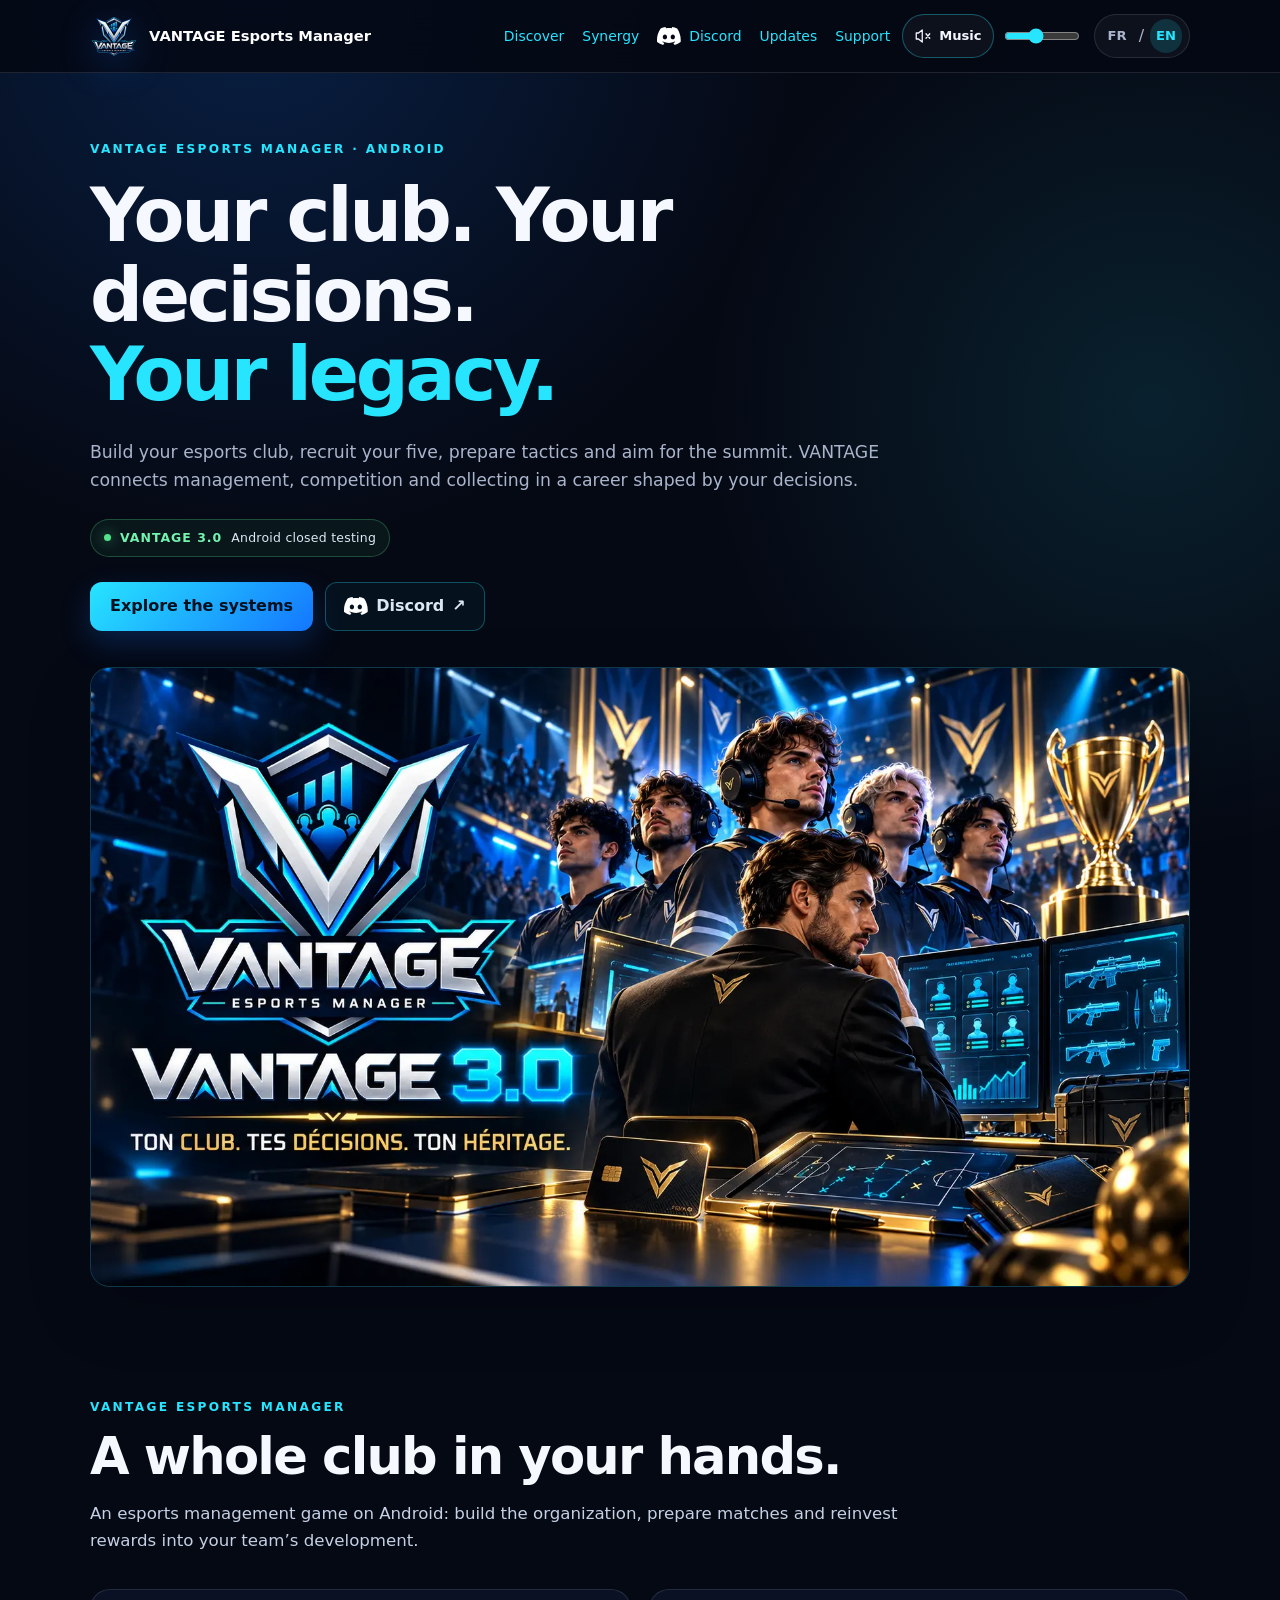
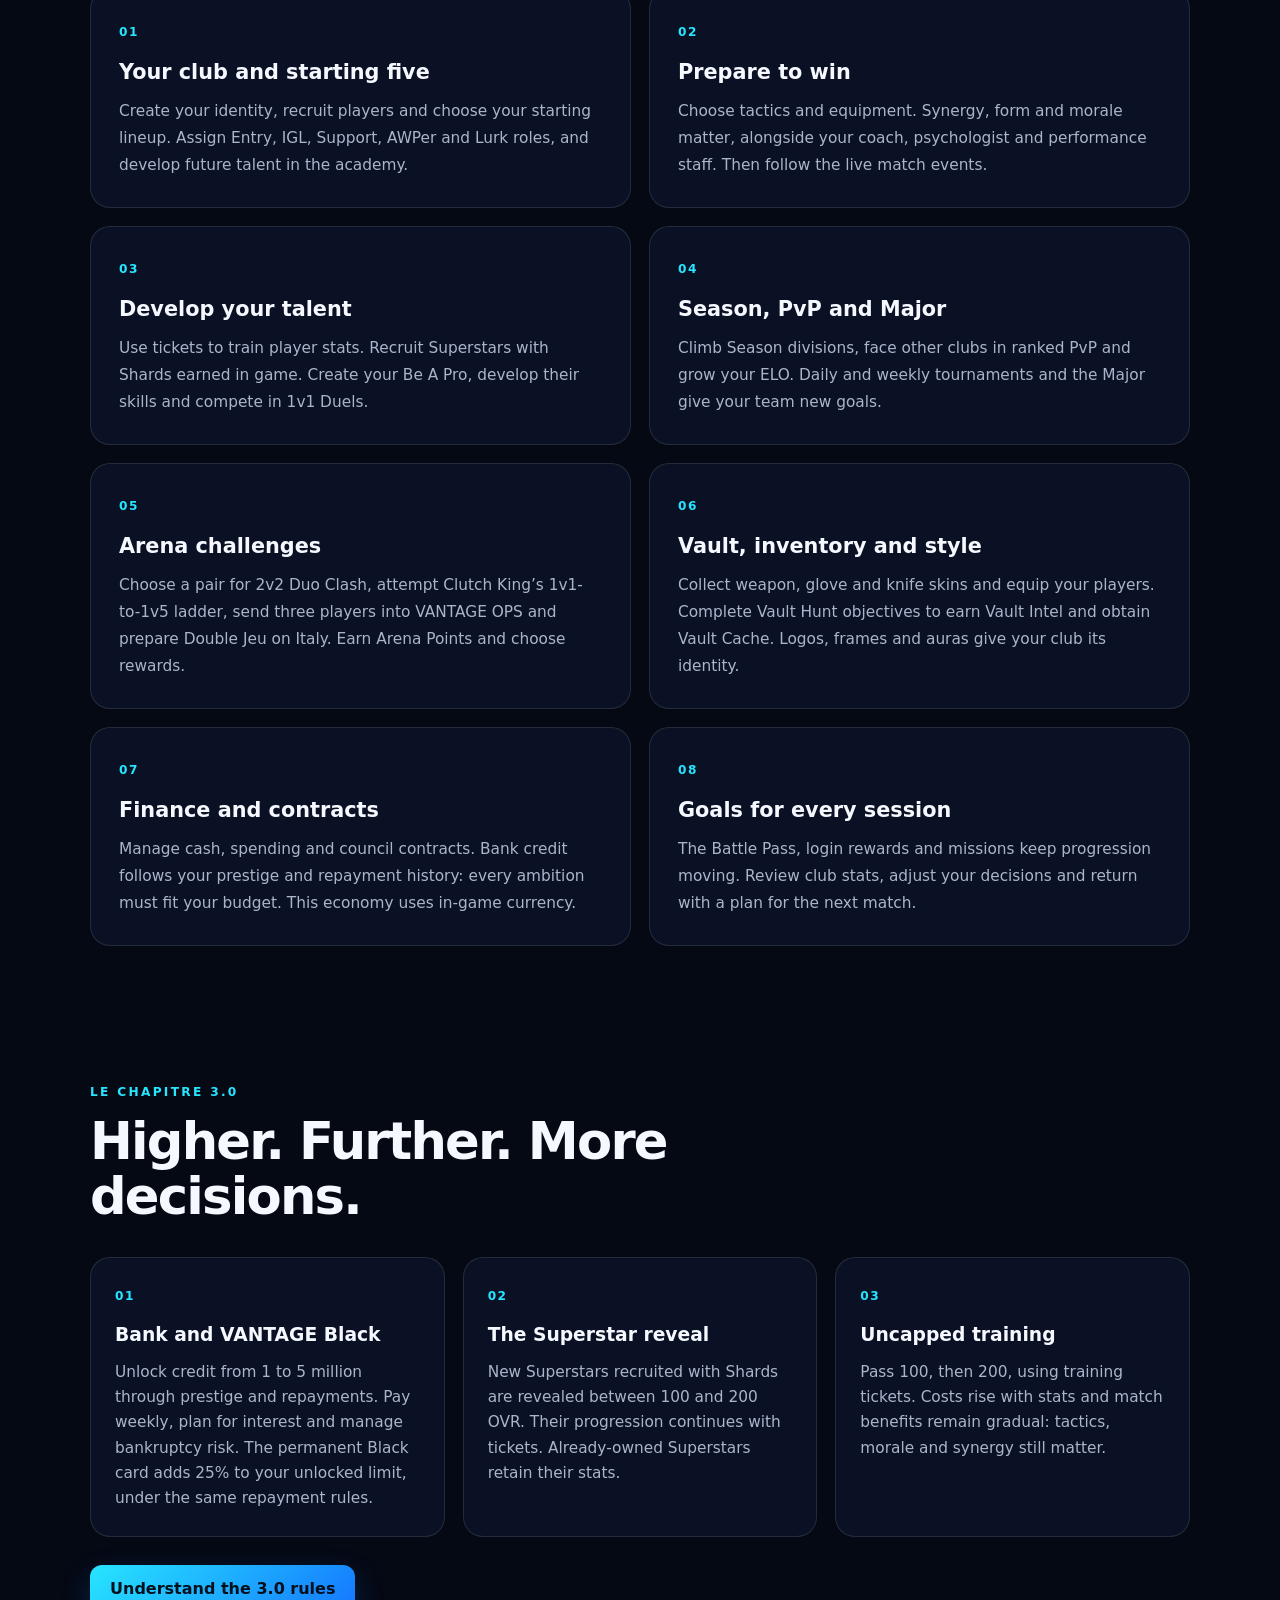
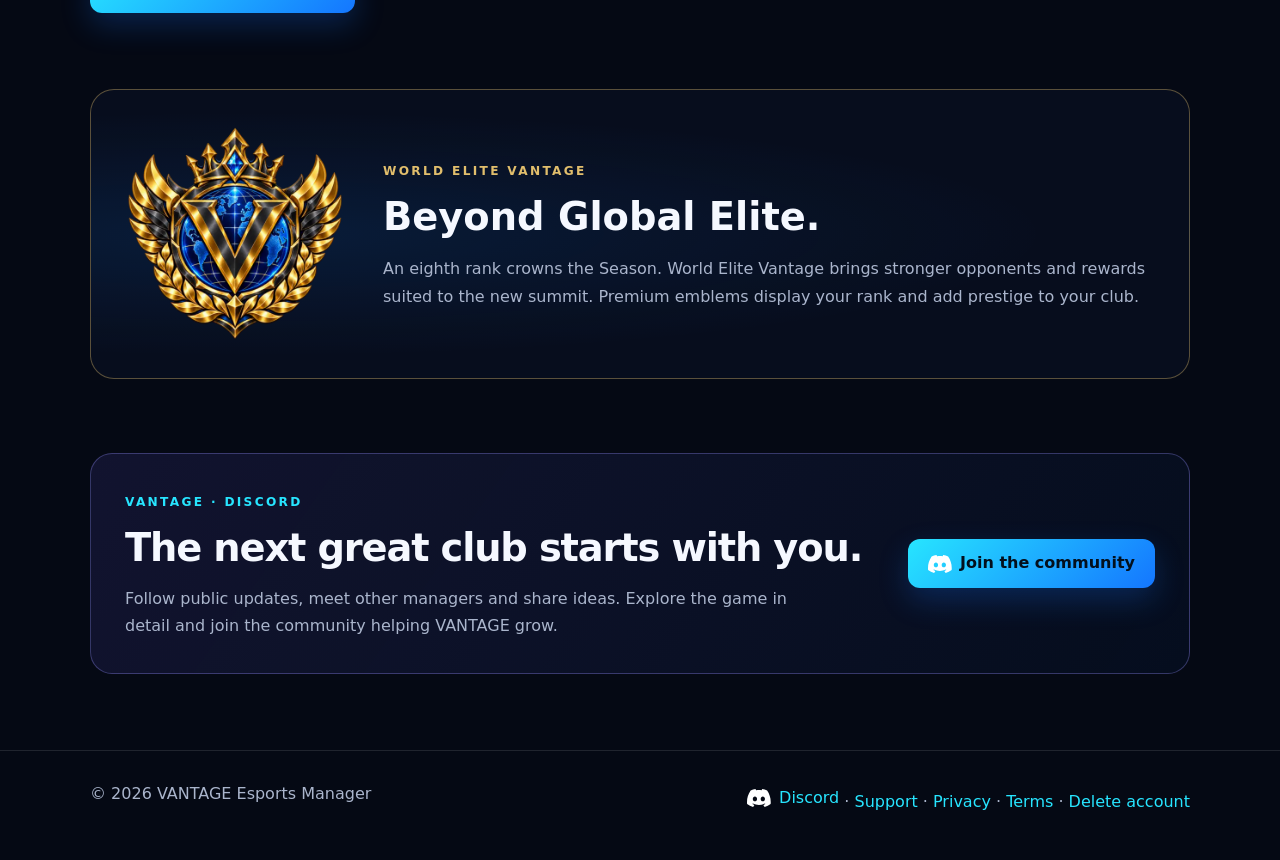
==== index.html @ 262e48ef "Present VANTAGE 3.0 and its game systems with public campaign artwork" ====
<!doctype html>
<html lang="fr">
<head>
<meta charset="utf-8"><meta name="viewport" content="width=device-width,initial-scale=1">
<title data-title-fr="VANTAGE 3.0 — Ton club. Tes décisions. Ton héritage." data-title-en="VANTAGE 3.0 — Your club. Your decisions. Your legacy.">VANTAGE 3.0 — Ton club. Tes décisions. Ton héritage.</title>
<meta name="description" content="Découvre VANTAGE Esports Manager sur Android : club, recrutement, tactiques, Saison, PvP, Arena, Vault, Be A Pro et banque. Présentation du chapitre 3.0." data-description-en="Discover VANTAGE Esports Manager on Android: club, recruitment, tactics, Season, PvP, Arena, Vault, Be A Pro and bank. Explore the 3.0 chapter.">
<link rel="canonical" href="https://vantageesportsmanager.xyz/">
<meta property="og:title" content="VANTAGE 3.0 — Ton club. Tes décisions. Ton héritage.">
<meta property="og:description" content="Construis ton club esport, développe tes talents et vise World Elite Vantage. Découvre les systèmes du jeu et le chapitre 3.0.">
<meta property="og:type" content="website">
<meta property="og:url" content="https://vantageesportsmanager.xyz/">
<meta property="og:image" content="https://vantageesportsmanager.xyz/assets/vantage-3-0-public.png">
<meta property="og:image:width" content="1672"><meta property="og:image:height" content="941"><meta name="twitter:card" content="summary_large_image">
<meta name="theme-color" content="#050914">
<link rel="stylesheet" href="/assets/style.css?v=300-public-20261005">
<script defer src="/assets/lang.js?v=211-20261003-academy"></script>
<link rel="icon" href="/assets/vantage-logo.webp" type="image/webp">
<link rel="preload" as="image" href="/assets/vantage-3-0-public.webp" type="image/webp">
</head>
<body>
<a class="skip-link" href="#main-content"><span class="fr">Aller au contenu</span><span class="en">Skip to content</span></a>
<header><div class="wrap nav">
<a class="brand" href="/" aria-label="VANTAGE Esports Manager"><span class="vmark" aria-hidden="true"></span><span>VANTAGE Esports Manager</span></a>
<div class="nav-right">
<button class="menu-toggle" type="button" aria-expanded="false" aria-controls="site-navigation" aria-label="Menu"><svg width="20" height="20" viewBox="0 0 24 24" aria-hidden="true"><path d="M4 6h16M4 12h16M4 18h16" fill="none" stroke="currentColor" stroke-width="2" stroke-linecap="round"/></svg></button>
<nav id="site-navigation" class="primary-nav" aria-label="Navigation principale" data-label-fr="Navigation principale" data-label-en="Main navigation">
<a href="/discover/"><span class="fr">Découvrir</span><span class="en">Discover</span></a>
<a href="/synergy/"><span class="fr">Synergie</span><span class="en">Synergy</span></a>
<a href="/community/" class="discord-link"><img class="discord-logo" src="/assets/discord-symbol-white.svg" width="24" height="18" alt="" aria-hidden="true">Discord</a>
<a href="/updates/"><span class="fr">Mises à jour</span><span class="en">Updates</span></a>
<a href="/support/">Support</a>
</nav>
<div class="lang-switch" role="group" aria-label="Langue" data-label-fr="Langue" data-label-en="Language"><button type="button" data-lang="fr" aria-label="Français">FR</button><span aria-hidden="true">/</span><button type="button" data-lang="en" aria-label="English">EN</button></div>
</div></div></header>
<main id="main-content" tabindex="-1">
<section class="hero wrap home-hero public-hero">
<div class="home-hero-copy"><span class="eyebrow">VANTAGE ESPORTS MANAGER · ANDROID</span><h1 class="fr">Ton club. Tes décisions.<br><span>Ton héritage.</span></h1><h1 class="en">Your club. Your decisions.<br><span>Your legacy.</span></h1><p class="fr">Bâtis ton club esport, recrute ton cinq, prépare tes tactiques et vise les sommets. VANTAGE relie la gestion, la compétition et la collection dans une carrière qui grandit avec tes choix.</p><p class="en">Build your esports club, recruit your five, prepare tactics and aim for the summit. VANTAGE connects management, competition and collecting in a career shaped by your decisions.</p><div class="release-strip"><span class="release-dot" aria-hidden="true"></span><strong>VANTAGE 3.0</strong><span class="fr">Test fermé Android</span><span class="en">Android closed testing</span></div><div class="hero-actions"><a class="primary-btn" href="#systems"><span class="fr">Découvrir les systèmes</span><span class="en">Explore the systems</span></a><a class="discord-link secondary-btn discord-btn" href="/community/"><img class="discord-logo" src="/assets/discord-symbol-white.svg" width="24" height="18" alt="" aria-hidden="true">Discord <span aria-hidden="true">↗</span></a></div></div>
<div class="home-hero-art"><figure class="app-visual launch-poster"><img src="/assets/vantage-3-0-public.webp" width="1672" height="941" alt="VANTAGE 3.0 : le manager, son équipe et le logo officiel dans une arène esport" data-alt-fr="VANTAGE 3.0 : le manager, son équipe et le logo officiel dans une arène esport" data-alt-en="VANTAGE 3.0: the manager, their team and the official logo in an esports arena" fetchpriority="high" decoding="async"></figure></div></section><section class="wrap discover-section public-systems" id="systems"><div class="section-heading"><span class="kicker">VANTAGE ESPORTS MANAGER</span><h2 class="fr">Tout un club entre tes mains.</h2><h2 class="en">A whole club in your hands.</h2><p class="fr">Un jeu de gestion esport sur Android : tu construis l’organisation, prépares les matchs et réinvestis tes récompenses dans la progression de ton équipe.</p><p class="en">An esports management game on Android: build the organization, prepare matches and reinvest rewards into your team’s development.</p></div><div class="update-grid public-systems-grid"><article><span class="feature-index">01</span><h3 class="fr">Le club et ton cinq</h3><h3 class="en">Your club and starting five</h3><p class="fr">Crée ton identité, recrute tes joueurs et compose ton équipe titulaire. Attribue les rôles Entry, IGL, Support, AWPer et Lurk ; prépare aussi ta relève dans le club école.</p><p class="en">Create your identity, recruit players and choose your starting lineup. Assign Entry, IGL, Support, AWPer and Lurk roles, and develop future talent in the academy.</p></article><article><span class="feature-index">02</span><h3 class="fr">Préparer la victoire</h3><h3 class="en">Prepare to win</h3><p class="fr">Choisis tes tactiques et tes équipements. La synergie, la forme et le moral comptent, tout comme le coach, le psychologue et le préparateur sportif. Suis ensuite les événements du match en direct.</p><p class="en">Choose tactics and equipment. Synergy, form and morale matter, alongside your coach, psychologist and performance staff. Then follow the live match events.</p></article><article><span class="feature-index">03</span><h3 class="fr">Développer tes talents</h3><h3 class="en">Develop your talent</h3><p class="fr">Utilise tes tickets pour entraîner les statistiques de tes joueurs. Recrute des Superstars avec les Éclats gagnés en jeu. Crée aussi ton Be A Pro, développe ses compétences et dispute des Duels 1v1.</p><p class="en">Use tickets to train player stats. Recruit Superstars with Shards earned in game. Create your Be A Pro, develop their skills and compete in 1v1 Duels.</p></article><article><span class="feature-index">04</span><h3 class="fr">Saison, PvP et Major</h3><h3 class="en">Season, PvP and Major</h3><p class="fr">Monte les divisions de la Saison, affronte d’autres clubs en PvP classé et fais évoluer ton ELO. Les tournois quotidiens, hebdomadaires et le Major donnent de nouveaux objectifs à ton équipe.</p><p class="en">Climb Season divisions, face other clubs in ranked PvP and grow your ELO. Daily and weekly tournaments and the Major give your team new goals.</p></article><article><span class="feature-index">05</span><h3 class="fr">Les défis de l’Arena</h3><h3 class="en">Arena challenges</h3><p class="fr">Choisis ton duo pour Duo Clash en 2v2, tente le parcours 1v1 à 1v5 de Clutch King, envoie trois joueurs dans VANTAGE OPS et prépare l’opération Double Jeu sur Italy. Gagne des Arena Points et choisis tes récompenses.</p><p class="en">Choose a pair for 2v2 Duo Clash, attempt Clutch King’s 1v1-to-1v5 ladder, send three players into VANTAGE OPS and prepare Double Jeu on Italy. Earn Arena Points and choose rewards.</p></article><article><span class="feature-index">06</span><h3 class="fr">Vault, inventaire et style</h3><h3 class="en">Vault, inventory and style</h3><p class="fr">Collectionne les skins d’armes, gants et couteaux, puis équipe tes joueurs. Dans Vault Hunt, remplis tes objectifs pour gagner du Vault Intel et obtenir des Vault Cache. Logos, cadres et auras donnent une identité à ton club.</p><p class="en">Collect weapon, glove and knife skins and equip your players. Complete Vault Hunt objectives to earn Vault Intel and obtain Vault Cache. Logos, frames and auras give your club its identity.</p></article><article><span class="feature-index">07</span><h3 class="fr">Finance et contrats</h3><h3 class="en">Finance and contracts</h3><p class="fr">Gère ta trésorerie, tes dépenses et les contrats du conseil. La banque propose un crédit selon ton prestige et ton historique de remboursement : chaque ambition doit aussi tenir dans ton budget. Toute cette économie utilise la monnaie du jeu.</p><p class="en">Manage cash, spending and council contracts. Bank credit follows your prestige and repayment history: every ambition must fit your budget. This economy uses in-game currency.</p></article><article><span class="feature-index">08</span><h3 class="fr">Des objectifs à chaque session</h3><h3 class="en">Goals for every session</h3><p class="fr">Le Battle Pass, les récompenses de connexion et les missions entretiennent ta progression. Consulte les statistiques de ton club, ajuste tes choix et reviens avec un plan pour le prochain match.</p><p class="en">The Battle Pass, login rewards and missions keep progression moving. Review club stats, adjust your decisions and return with a plan for the next match.</p></article></div></section><section class="wrap discover-section update-section launch-section" id="update-300"><div class="section-heading"><span class="kicker">LE CHAPITRE 3.0</span><h2 class="fr">Plus haut. Plus loin. Plus de décisions.</h2><h2 class="en">Higher. Further. More decisions.</h2></div><div class="update-grid launch-grid"><article><span class="feature-index">01</span><h3 class="fr">Banque et VANTAGE Black</h3><h3 class="en">Bank and VANTAGE Black</h3><p class="fr">Débloque de 1 à 5 millions de crédit selon ton prestige et tes paiements. Rembourse chaque semaine, anticipe les intérêts et gère le risque de faillite. La carte Black permanente ajoute 25 % à ton plafond débloqué ; elle conserve les mêmes règles de remboursement.</p><p class="en">Unlock credit from 1 to 5 million through prestige and repayments. Pay weekly, plan for interest and manage bankruptcy risk. The permanent Black card adds 25% to your unlocked limit, under the same repayment rules.</p></article><article><span class="feature-index">02</span><h3 class="fr">La révélation Superstar</h3><h3 class="en">The Superstar reveal</h3><p class="fr">Les nouvelles Superstars recrutées avec des Éclats sont révélées entre 100 et 200 OVR. Leur progression continue ensuite avec les tickets. Les Superstars déjà possédées gardent leurs statistiques.</p><p class="en">New Superstars recruited with Shards are revealed between 100 and 200 OVR. Their progression continues with tickets. Already-owned Superstars retain their stats.</p></article><article><span class="feature-index">03</span><h3 class="fr">Entraînement sans plafond</h3><h3 class="en">Uncapped training</h3><p class="fr">Dépasse 100, puis 200, avec tes tickets d’entraînement. Les coûts montent avec les statistiques et les bénéfices en match restent progressifs : la tactique, le moral et la synergie continuent de compter.</p><p class="en">Pass 100, then 200, using training tickets. Costs rise with stats and match benefits remain gradual: tactics, morale and synergy still matter.</p></article></div><div class="hero-actions public-actions"><a class="primary-btn" href="/updates/#bank"><span class="fr">Comprendre les règles de la 3.0</span><span class="en">Understand the 3.0 rules</span></a></div></section><section class="wrap public-world" id="world-elite"><img src="/assets/app/world-elite.webp" width="512" height="512" alt="Emblème World Elite Vantage, noir, or et bleu" data-alt-fr="Emblème World Elite Vantage, noir, or et bleu" data-alt-en="World Elite Vantage emblem in black, gold and blue" loading="lazy" decoding="async"><div><span class="kicker">WORLD ELITE VANTAGE</span><h2 class="fr">Au-delà de Global Elite.</h2><h2 class="en">Beyond Global Elite.</h2><p class="fr">Un huitième rang couronne la Saison. World Elite Vantage t’oppose à des équipes encore plus fortes, avec des récompenses adaptées à ce nouveau sommet. Les emblèmes premium rendent ton rang visible et donnent du prestige à ton club.</p><p class="en">An eighth rank crowns the Season. World Elite Vantage brings stronger opponents and rewards suited to the new summit. Premium emblems display your rank and add prestige to your club.</p></div></section><section class="wrap community-home"><div><span class="kicker">VANTAGE · DISCORD</span><h2 class="fr">Le prochain grand club commence avec toi.</h2><h2 class="en">The next great club starts with you.</h2><p class="fr">Suis les mises à jour publiques, échange avec les managers et partage tes idées. Découvre le jeu en détail et rejoins la communauté qui fait grandir VANTAGE.</p><p class="en">Follow public updates, meet other managers and share ideas. Explore the game in detail and join the community helping VANTAGE grow.</p></div><a class="discord-link primary-btn" href="/community/"><img class="discord-logo" src="/assets/discord-symbol-white.svg" width="24" height="18" alt="" aria-hidden="true"><span class="fr">Rejoindre la communauté</span><span class="en">Join the community</span></a></section></main>
<footer><div class="wrap foot"><span>© 2026 VANTAGE Esports Manager</span><span><a href="/community/" class="discord-link"><img class="discord-logo" src="/assets/discord-symbol-white.svg" width="24" height="18" alt="" aria-hidden="true">Discord</a> · <a href="/support/">Support</a> · <a href="/privacy/"><span class="fr">Confidentialité</span><span class="en">Privacy</span></a> · <a href="/terms/"><span class="fr">Conditions</span><span class="en">Terms</span></a> · <a href="/delete-account/"><span class="fr">Suppression de compte</span><span class="en">Delete account</span></a></span></div></footer>
</body></html>
---- assets/style.css ----
:root{--bg:#050914;--panel:#0b1224;--text:#f5f8ff;--muted:#aab5cc;--cyan:#27e5ff;--blue:#1476ff;--line:rgba(255,255,255,.11);--max:1100px}*{box-sizing:border-box}html{scroll-behavior:smooth}html[lang="fr"] .en,html[lang="en"] .fr{display:none!important}body{margin:0;background:radial-gradient(circle at 20% 0,rgba(20,118,255,.2),transparent 34rem),radial-gradient(circle at 90% 10%,rgba(39,229,255,.11),transparent 28rem),var(--bg);color:var(--text);font-family:Inter,ui-sans-serif,system-ui,-apple-system,"Segoe UI",sans-serif;line-height:1.65}.wrap{width:min(var(--max),calc(100% - 38px));margin:auto}a{color:var(--cyan);text-decoration:none}a:hover{text-decoration:underline}header{position:sticky;top:0;z-index:10;background:rgba(5,9,20,.88);backdrop-filter:blur(16px);border-bottom:1px solid var(--line)}.nav{min-height:72px;display:flex;align-items:center;justify-content:space-between;gap:20px}.brand{display:flex;align-items:center;gap:11px;color:white;font-weight:800}.vmark{display:block;width:48px;height:48px;flex:0 0 48px;font-size:0;color:transparent;background:url("/assets/vantage-logo.webp") center/contain no-repeat;filter:drop-shadow(0 8px 18px rgba(20,118,255,.28))}.nav-right{display:flex;align-items:center;gap:18px}.nav nav{display:flex;gap:18px}.lang-switch{display:flex;align-items:center;gap:6px;padding:4px 7px;border:1px solid var(--line);border-radius:999px;background:rgba(255,255,255,.04);color:var(--muted);white-space:nowrap}.lang-switch button{appearance:none;border:0;background:transparent;color:var(--muted);font:inherit;font-size:.82rem;font-weight:800;cursor:pointer;padding:3px 6px;border-radius:999px}.lang-switch button.active{background:rgba(39,229,255,.15);color:var(--cyan)}.lang-switch button:focus-visible{outline:2px solid var(--cyan);outline-offset:2px}.hero{text-align:center;padding:88px 0 68px}.crest{margin:auto;width:min(390px,76vw);aspect-ratio:1;font-size:0;color:transparent;background:url("/assets/vantage-logo-hero.webp") center/contain no-repeat;filter:drop-shadow(0 0 18px rgba(39,229,255,.32)) drop-shadow(0 0 38px rgba(39,229,255,.16)) drop-shadow(0 25px 65px rgba(20,118,255,.34))}.hero h1{font-size:clamp(2.4rem,7vw,5rem);line-height:1.04;margin:30px auto 18px}.hero p{max-width:760px;margin:auto;color:var(--muted);font-size:1.13rem}.badges{display:flex;justify-content:center;gap:10px;flex-wrap:wrap;margin-top:28px}.badges span{padding:8px 13px;border:1px solid var(--line);background:rgba(255,255,255,.04);border-radius:999px}.hero-actions{margin-top:30px}.primary-btn{display:inline-flex;align-items:center;justify-content:center;padding:13px 20px;border-radius:12px;background:linear-gradient(135deg,var(--cyan),var(--blue));color:#03101d!important;font-weight:900;box-shadow:0 12px 30px rgba(20,118,255,.24);text-decoration:none!important}.primary-btn:hover{transform:translateY(-1px)}.grid{display:grid;grid-template-columns:repeat(3,1fr);gap:18px;padding-bottom:80px}.grid article,.legal{background:linear-gradient(180deg,rgba(14,24,48,.94),rgba(8,15,30,.95));border:1px solid var(--line);border-radius:22px}.grid article{padding:24px}.grid h2{font-size:1.25rem}.grid p,.legal p{color:#d0d9eb}.legal{margin-top:54px;margin-bottom:70px;padding:clamp(24px,5vw,48px)}.legal h1{font-size:clamp(2rem,5vw,3.4rem);line-height:1.1;margin-top:0}.legal h2{margin-top:32px;font-size:1.28rem}.meta{color:var(--muted)!important}footer{border-top:1px solid var(--line);padding:30px 0 40px;color:var(--muted)}.foot{display:flex;justify-content:space-between;gap:18px;flex-wrap:wrap}

.discover-hero{padding:92px 0 66px}.discover-hero h1{font-size:clamp(2.8rem,7vw,5.65rem);line-height:.98;letter-spacing:-.05em;margin:14px 0 24px;max-width:1000px}.discover-hero h1 span{color:var(--cyan)}.eyebrow,.kicker{display:inline-block;color:var(--cyan);font-size:.76rem;font-weight:900;letter-spacing:.19em;text-transform:uppercase}.lead{max-width:850px;color:#c8d4ea;font-size:clamp(1.05rem,2vw,1.25rem)}.hero-proof{display:grid;grid-template-columns:repeat(4,1fr);gap:1px;margin-top:40px;border:1px solid var(--line);border-radius:18px;overflow:hidden;background:var(--line)}.hero-proof>div{display:flex;flex-direction:column;gap:3px;padding:18px 20px;background:rgba(7,13,28,.94)}.hero-proof b{font-size:.76rem;letter-spacing:.16em;color:var(--cyan)}.hero-proof span{font-size:.94rem;color:#dbe4f4}.discover-tabs{position:sticky;top:72px;z-index:8;border-top:1px solid var(--line);border-bottom:1px solid var(--line);background:rgba(5,9,20,.9);backdrop-filter:blur(14px)}.discover-tabs .wrap{display:flex;gap:6px;overflow-x:auto;padding-top:9px;padding-bottom:9px;scrollbar-width:none}.discover-tabs .wrap::-webkit-scrollbar{display:none}.discover-tabs a{flex:0 0 auto;padding:7px 12px;border-radius:999px;color:var(--muted);font-size:.82rem;font-weight:800}.discover-tabs a:hover{background:rgba(39,229,255,.08);color:var(--cyan);text-decoration:none}.discover-section{padding:78px 0}.section-heading{max-width:820px;margin-bottom:34px}.section-heading h2,.feature-copy h2,.final-card h2{font-size:clamp(2rem,4vw,3.65rem);line-height:1.06;letter-spacing:-.035em;margin:10px 0 16px}.section-heading p,.feature-copy p,.final-card p{color:#c5d0e4;font-size:1.04rem}.intro-section{padding-top:66px}.journey{display:grid;grid-template-columns:1fr auto 1fr auto 1fr auto 1fr;align-items:center;gap:10px}.journey-step{display:flex;gap:14px;min-height:120px;padding:20px;border:1px solid var(--line);border-radius:18px;background:rgba(255,255,255,.03)}.journey-step>span{font-size:.76rem;font-weight:900;color:var(--cyan)}.journey-step strong{display:block;font-size:1.03rem}.journey-step p{margin:6px 0 0;color:var(--muted);font-size:.92rem}.journey-arrow{color:#4f607e;font-size:1.25rem}.wide-band{border-top:1px solid var(--line);border-bottom:1px solid var(--line);background:linear-gradient(90deg,rgba(20,118,255,.075),rgba(39,229,255,.03),rgba(20,118,255,.075));padding:76px 0}.feature-layout{display:grid;grid-template-columns:1.12fr .88fr;gap:54px;align-items:center}.feature-layout.reverse{grid-template-columns:.88fr 1.12fr}.feature-points{display:grid;grid-template-columns:1fr 1fr;gap:12px;margin-top:28px}.feature-points>div{padding:15px;border-left:2px solid rgba(39,229,255,.45);background:rgba(255,255,255,.025)}.feature-points b,.feature-points span{display:block}.feature-points span{margin-top:4px;color:var(--muted);font-size:.9rem}.manager-board,.vault-panel,.match-console{background:#030710;border:1px solid rgba(39,229,255,.22);border-radius:20px;box-shadow:0 26px 70px rgba(0,0,0,.32);overflow:hidden}.board-title,.vault-panel-head{display:flex;justify-content:space-between;padding:14px 17px;border-bottom:1px solid var(--line);color:#8290aa;font-size:.72rem;font-weight:900;letter-spacing:.12em}.player-line{display:grid;grid-template-columns:12px 1fr auto 35px;gap:10px;align-items:center;padding:13px 17px;border-bottom:1px solid rgba(255,255,255,.06)}.player-line em{font-style:normal;color:var(--muted);font-size:.84rem}.player-line strong{color:var(--cyan)}.role-dot{width:7px;height:7px;border-radius:50%;background:var(--cyan);box-shadow:0 0 12px rgba(39,229,255,.65)}.board-footer{display:flex;justify-content:space-between;gap:10px;flex-wrap:wrap;padding:15px 17px;color:#cbd7e9;font-size:.8rem;font-weight:800}.form-good{color:#52e38d!important;text-shadow:0 0 14px rgba(82,227,141,.24)}.match-console{padding:22px}.console-top{display:flex;justify-content:space-between;color:var(--muted);font-size:.78rem;font-weight:900;letter-spacing:.12em}.live-dot{color:#ff6575}.console-row{display:grid;grid-template-columns:1fr auto 1fr;align-items:center;text-align:center;gap:14px;padding:24px 0;border-bottom:1px solid var(--line)}.console-row strong{font-size:2rem;color:var(--cyan)}.console-feed{padding:18px 0;line-height:2;color:#c7d1e3;font-family:ui-monospace,SFMono-Regular,Menlo,monospace;font-size:.85rem}.console-feed span{color:#71809d;margin-right:12px}.console-stats{display:flex;justify-content:space-between;gap:10px;padding-top:14px;border-top:1px solid var(--line);font-size:.74rem;font-weight:900;color:#8391aa}.callout{margin-top:24px;padding:15px 18px;border:1px solid rgba(39,229,255,.2);border-radius:14px;background:rgba(39,229,255,.05);color:#d4e7ef;font-weight:800}.career-band .section-heading{margin-bottom:34px}.career-road{display:grid;grid-template-columns:repeat(4,1fr);gap:16px}.road-card{position:relative;padding:26px;border:1px solid var(--line);border-radius:20px;background:rgba(4,9,20,.58)}.road-card>span{display:inline-grid;place-items:center;width:34px;height:34px;border-radius:50%;background:rgba(39,229,255,.1);color:var(--cyan);font-weight:900;font-size:.78rem}.road-card h3{margin:16px 0 7px}.road-card p{margin:0;color:var(--muted)}.spotlight-grid{display:grid;grid-template-columns:1.2fr 1fr 1fr;gap:16px}.spotlight-card{padding:27px;border:1px solid var(--line);border-radius:20px;background:linear-gradient(180deg,rgba(14,24,48,.94),rgba(8,15,30,.96))}.spotlight-card:first-child{background:linear-gradient(145deg,rgba(20,118,255,.16),rgba(8,15,30,.96))}.spotlight-tag{display:inline-block;padding:5px 9px;border:1px solid rgba(39,229,255,.28);border-radius:999px;color:var(--cyan);font-size:.7rem;font-weight:900;letter-spacing:.12em}.spotlight-card h3{font-size:1.35rem;margin:16px 0 8px}.spotlight-card p{margin:0;color:#c7d1e3}.vault-showcase .feature-copy{max-width:620px}.vault-flow{display:flex;align-items:center;gap:10px;flex-wrap:wrap;margin-top:25px}.vault-flow span{padding:7px 10px;border:1px solid var(--line);border-radius:999px;font-size:.74rem;font-weight:900;color:#dbe7f4}.vault-flow i{font-style:normal;color:#5b6c87}.vault-panel{padding-bottom:17px}.contract{display:flex;justify-content:space-between;gap:16px;padding:13px 17px;border-bottom:1px solid rgba(255,255,255,.06)}.contract strong{font-size:.85rem}.contract span{color:var(--cyan);font-weight:900}.progress{height:8px;margin:18px 17px;background:#111a2d;border-radius:999px;overflow:hidden}.progress i{display:block;width:72%;height:100%;background:linear-gradient(90deg,var(--blue),var(--cyan))}.vault-reward{display:flex;justify-content:space-between;align-items:center;margin:0 17px;padding:14px;border:1px solid rgba(39,229,255,.17);border-radius:13px;background:rgba(39,229,255,.045)}.vault-reward span{font-size:.72rem;color:var(--muted);font-weight:900}.vault-reward b{color:var(--cyan)}.why-section{padding-bottom:90px}.why-grid{display:grid;grid-template-columns:repeat(3,1fr);gap:16px}.why-grid>div{padding:25px;border-top:1px solid rgba(39,229,255,.35);background:linear-gradient(180deg,rgba(39,229,255,.035),transparent)}.why-grid>b,.why-grid>div>b{color:var(--cyan);font-size:.75rem}.why-grid h3{margin:10px 0 6px}.why-grid p{margin:0;color:var(--muted)}.final-pitch{padding:0 0 90px}.final-card{text-align:center;padding:58px clamp(24px,6vw,70px);border:1px solid rgba(39,229,255,.2);border-radius:28px;background:radial-gradient(circle at 50% 0,rgba(39,229,255,.11),transparent 55%),linear-gradient(180deg,rgba(14,24,48,.9),rgba(8,15,30,.96))}.final-card>div:not(.public-note){max-width:820px;margin-left:auto;margin-right:auto}.final-actions{margin-top:28px}.public-note.compact{max-width:760px;margin:30px auto 0;padding-top:20px;border-top:1px solid var(--line);color:#7f8da7;font-size:.8rem}

.music-toggle{appearance:none;display:inline-flex;align-items:center;gap:7px;border:1px solid var(--line);background:rgba(255,255,255,.04);color:var(--text);padding:7px 11px;border-radius:999px;font:inherit;font-size:.82rem;font-weight:800;cursor:pointer;white-space:nowrap;transition:border-color .18s ease,background .18s ease,opacity .18s ease}.music-toggle:hover{border-color:rgba(39,229,255,.6);background:rgba(39,229,255,.08)}.music-toggle.is-off{color:var(--muted);opacity:.82}.music-toggle.is-paused:not(.is-off){border-color:rgba(39,229,255,.34)}.music-toggle:focus-visible{outline:2px solid var(--cyan);outline-offset:2px}.music-toggle-floating{position:fixed;right:18px;bottom:18px;z-index:30;background:rgba(5,9,20,.94);backdrop-filter:blur(12px)}


@media(max-width:900px){.hero-proof{grid-template-columns:repeat(2,1fr)}.journey{grid-template-columns:1fr 1fr}.journey-arrow{display:none}.feature-layout,.feature-layout.reverse{grid-template-columns:1fr;gap:34px}.career-road,.spotlight-grid{grid-template-columns:1fr 1fr}.spotlight-card:first-child{grid-column:1/-1}}
@media(max-width:760px){.wrap{width:min(var(--max),calc(100% - 36px))}.grid{grid-template-columns:1fr}.nav{padding:12px 0;align-items:flex-start;flex-direction:column}.nav-right{width:100%;justify-content:space-between;gap:10px}.nav nav{font-size:.88rem;gap:12px;flex-wrap:wrap}.crest{width:min(300px,78vw)}.music-toggle{padding:7px 9px}.music-label{display:none}.discover-hero{padding:54px 0 46px}.discover-hero h1{font-size:clamp(2.35rem,12vw,3.7rem);line-height:1.03;letter-spacing:-.045em;margin:14px 0 20px}.lead{font-size:1rem;line-height:1.75}.hero-proof{grid-template-columns:repeat(2,1fr);gap:10px;margin-top:30px;border:0;background:transparent;overflow:visible}.hero-proof>div{padding:15px 14px;border:1px solid var(--line);border-radius:14px;background:rgba(7,13,28,.9)}.discover-tabs{position:relative;top:auto}.discover-tabs .wrap{gap:8px;padding-top:10px;padding-bottom:11px}.discover-tabs a{padding:9px 13px;font-size:.86rem}.discover-section{padding:72px 0}.wide-band{padding:68px 0}.section-heading{margin-bottom:30px}.section-heading h2,.feature-copy h2,.final-card h2{font-size:clamp(1.95rem,9vw,2.75rem);line-height:1.1}.section-heading p,.feature-copy p,.final-card p{line-height:1.75}.journey,.career-road,.spotlight-grid,.feature-points,.why-grid{grid-template-columns:1fr;gap:14px}.journey-step{min-height:auto;padding:19px}.journey-arrow{display:none}.feature-layout,.feature-layout.reverse{grid-template-columns:1fr;gap:34px}.feature-points>div{padding:17px}.spotlight-card:first-child{grid-column:auto}.manager-board,.vault-panel,.match-console{border-radius:18px}.manager-board{font-size:.9rem}.player-line{grid-template-columns:10px 1fr auto 30px;padding:14px 15px}.match-console{padding:17px}.console-row{gap:7px;padding:20px 0}.console-row b{font-size:.78rem}.console-row strong{font-size:1.7rem}.console-feed{font-size:.78rem;line-height:1.85;overflow-wrap:anywhere}.console-stats{display:grid;grid-template-columns:repeat(3,1fr);text-align:center;font-size:.68rem;gap:6px}.road-card,.spotlight-card,.why-grid>div{padding:22px}.vault-flow{gap:7px;margin-top:22px}.vault-flow span{padding:8px 10px}.contract{padding:15px 16px}.final-card{border-radius:20px;padding:42px 20px}.public-note.compact{font-size:.76rem;line-height:1.6}}


/* Music volume control — quiet by default, user adjustable */
.music-control{display:inline-flex;align-items:center;gap:8px}
.music-volume{
  width:76px;
  accent-color:var(--cyan);
  cursor:pointer;
}
.music-control-floating{
  position:fixed;
  right:18px;
  bottom:18px;
  z-index:30;
  display:inline-flex;
  align-items:center;
  gap:8px;
  padding:6px 9px;
  border:1px solid var(--line);
  border-radius:999px;
  background:rgba(5,9,20,.94);
  backdrop-filter:blur(12px);
}
@media(max-width:760px){
  .music-volume{width:58px}
}


/* VANTAGE 2.0.0 — Closed test & Synergy */
.release-strip{display:inline-flex;align-items:center;justify-content:center;gap:9px;flex-wrap:wrap;margin-top:26px;padding:8px 13px;border:1px solid rgba(82,227,141,.28);border-radius:999px;background:rgba(82,227,141,.06);color:#dce9f5;font-size:.78rem;letter-spacing:.02em}
.release-strip strong{color:#72f3b0;letter-spacing:.08em}
.release-dot{width:7px;height:7px;border-radius:50%;background:#52e38d;box-shadow:0 0 14px rgba(82,227,141,.8)}
.synergy-home{display:grid;grid-template-columns:1.05fr .95fr;gap:42px;align-items:center;margin-bottom:88px;padding:40px;border:1px solid rgba(39,229,255,.18);border-radius:28px;background:radial-gradient(circle at 100% 0,rgba(39,229,255,.09),transparent 45%),linear-gradient(145deg,rgba(20,118,255,.08),rgba(8,15,30,.92))}
.synergy-home h2{font-size:clamp(2rem,4vw,3.2rem);line-height:1.06;letter-spacing:-.035em;margin:10px 0 16px}
.synergy-home p{color:#c5d0e4;margin-bottom:24px}
.synergy-preview,.synergy-panel{padding:22px;border:1px solid rgba(39,229,255,.2);border-radius:20px;background:#030710;box-shadow:0 26px 70px rgba(0,0,0,.28)}
.synergy-panel-head{display:flex;justify-content:space-between;gap:12px;padding-bottom:15px;margin-bottom:18px;border-bottom:1px solid var(--line);font-size:.72rem;font-weight:900;letter-spacing:.14em;color:#8391aa}
.synergy-panel-head b{color:var(--cyan)}
.synergy-duo{display:grid;grid-template-columns:1fr auto 1fr;align-items:center;gap:12px}
.synergy-duo>div{padding:17px 14px;text-align:center;border:1px solid var(--line);border-radius:15px;background:rgba(255,255,255,.025)}
.synergy-duo b,.synergy-duo span{display:block}
.synergy-duo b{color:#eef6ff;font-size:.9rem}
.synergy-duo div span{margin-top:4px;color:var(--muted);font-size:.78rem}
.synergy-plus{color:var(--cyan);font-weight:900;font-size:1.25rem}
.synergy-score{display:flex;align-items:flex-end;justify-content:space-between;gap:12px;margin-top:20px;padding:18px;border-radius:16px;background:linear-gradient(120deg,rgba(20,118,255,.14),rgba(39,229,255,.07));border:1px solid rgba(39,229,255,.17)}
.synergy-score small{color:#8fa0bb;font-weight:900;letter-spacing:.14em}
.synergy-score strong{font-size:2.25rem;line-height:1;color:var(--cyan);text-shadow:0 0 24px rgba(39,229,255,.25)}
.synergy-mini-factors,.synergy-factor-row{display:grid;grid-template-columns:repeat(3,1fr);gap:8px;margin-top:12px}
.synergy-factor-row{grid-template-columns:repeat(4,1fr)}
.synergy-mini-factors span,.synergy-factor-row span{padding:8px 5px;text-align:center;border-top:1px solid rgba(39,229,255,.2);color:#8493ad;font-size:.65rem;font-weight:900;letter-spacing:.08em}
.synergy-page-hero{padding:80px 0 48px}
.synergy-page-hero h1{max-width:900px;font-size:clamp(2.7rem,7vw,5.3rem);line-height:1;letter-spacing:-.05em;margin:12px 0 22px}
.synergy-page-hero h1 span{color:var(--cyan)}
.synergy-page-hero .lead{max-width:780px}
.synergy-guide-grid{display:grid;grid-template-columns:repeat(2,1fr);gap:16px}
.synergy-guide-card{padding:26px;border:1px solid var(--line);border-radius:20px;background:linear-gradient(180deg,rgba(14,24,48,.9),rgba(8,15,30,.94))}
.synergy-guide-card b{display:inline-grid;place-items:center;width:34px;height:34px;border-radius:50%;background:rgba(39,229,255,.1);color:var(--cyan);font-size:.75rem}
.synergy-guide-card h3{margin:15px 0 8px}
.synergy-guide-card p{margin:0;color:var(--muted)}
.synergy-impact{display:grid;grid-template-columns:1fr 1fr;gap:18px;margin-top:28px}
.synergy-impact>div{padding:22px;border-left:2px solid rgba(39,229,255,.45);background:rgba(255,255,255,.025)}
.synergy-impact strong{display:block;margin-bottom:6px}
.synergy-impact span{color:var(--muted)}
.synergy-secret{margin-top:30px;padding:20px;border:1px solid rgba(255,216,74,.2);border-radius:16px;background:rgba(255,216,74,.035);color:#d9d3b6}
.synergy-secret b{color:#ffd84a}
@media(max-width:900px){.synergy-home{grid-template-columns:1fr}.synergy-guide-grid{grid-template-columns:1fr}}
@media(max-width:760px){.synergy-home{padding:26px 19px;margin-bottom:68px;border-radius:20px}.synergy-home h2{font-size:clamp(1.95rem,9vw,2.75rem)}.synergy-page-hero{padding:54px 0 38px}.synergy-factor-row{grid-template-columns:repeat(2,1fr)}.synergy-impact{grid-template-columns:1fr}}


/* VANTAGE support center */
.support-hero{padding:78px 0 52px;text-align:center}
.support-hero h1{font-size:clamp(2.7rem,7vw,5.2rem);line-height:1;letter-spacing:-.05em;margin:14px 0 20px}
.support-hero .lead{max-width:760px;margin-left:auto;margin-right:auto}
.support-actions{display:flex;justify-content:center;gap:12px;flex-wrap:wrap;margin-top:28px}
.support-grid{display:grid;grid-template-columns:repeat(3,1fr);gap:16px;padding-bottom:76px}
.support-card{padding:28px;border:1px solid var(--line);border-radius:20px;background:linear-gradient(180deg,rgba(14,24,48,.9),rgba(8,15,30,.94))}
.support-card h2{margin:15px 0 9px;font-size:1.35rem}
.support-card p{margin:0;color:var(--muted);line-height:1.7}
.support-icon{display:inline-grid;place-items:center;width:36px;height:36px;border-radius:50%;background:rgba(39,229,255,.1);color:var(--cyan);font-size:.75rem;font-weight:900}
.support-band{padding:70px 0}
.support-detail{display:grid;grid-template-columns:1.2fr .8fr;gap:28px;align-items:start}
.support-detail h2{font-size:clamp(2rem,4vw,3.2rem);margin:10px 0 14px}
.support-checklist{display:grid;gap:10px;margin:24px 0 0;padding:0;list-style:none}
.support-checklist li{padding:13px 15px;border-left:2px solid rgba(39,229,255,.45);background:rgba(255,255,255,.025);color:#d7e1ef}
.security-card{padding:26px;border:1px solid rgba(255,216,74,.22);border-radius:20px;background:rgba(255,216,74,.04)}
.security-card h3{font-size:1.5rem;margin:10px 0}
.security-card p{color:#d9d3b6;margin:0}
.support-links{padding:72px 0 90px}
.support-link-grid{display:grid;grid-template-columns:repeat(3,1fr);gap:16px}
.support-link-grid a{display:block;padding:24px;border:1px solid var(--line);border-radius:18px;background:rgba(255,255,255,.025);text-decoration:none;transition:border-color .18s ease,transform .18s ease}
.support-link-grid a:hover{border-color:rgba(39,229,255,.45);transform:translateY(-2px)}
.support-link-grid strong,.support-link-grid span{display:block}
.support-link-grid strong{color:#eef6ff;margin-bottom:7px}
.support-link-grid span{color:var(--muted);font-size:.9rem;line-height:1.6}
@media(max-width:900px){.support-grid,.support-link-grid{grid-template-columns:1fr}.support-detail{grid-template-columns:1fr}}
@media(max-width:760px){.support-hero{padding:54px 0 42px}.support-grid{padding-bottom:58px}.support-band{padding:58px 0}.support-links{padding:58px 0 72px}}


/* VANTAGE 404 */
.secondary-btn{display:inline-flex;align-items:center;justify-content:center;padding:12px 18px;border:1px solid rgba(39,229,255,.3);border-radius:12px;color:#dce9f5;text-decoration:none;font-weight:900;background:rgba(39,229,255,.04)}
.secondary-btn:hover{border-color:rgba(39,229,255,.6);background:rgba(39,229,255,.08)}
.error-page{min-height:68vh;display:grid;place-items:center;text-align:center;padding-top:70px;padding-bottom:70px}
.error-page .crest{margin:0 auto 24px}
.error-page h1{font-size:clamp(2.5rem,7vw,4.8rem);line-height:1;margin:12px 0 18px}
.error-page p{max-width:650px;margin:0 auto;color:var(--muted)}
.error-page .hero-actions{display:flex;justify-content:center;gap:12px;flex-wrap:wrap;margin-top:26px}

/* Shared navigation, lighter first screen and community */
html{scroll-padding-top:144px}
button,input{font-family:inherit}
a,button,input{touch-action:manipulation}
a:focus-visible,button:focus-visible,input:focus-visible{outline:2px solid var(--cyan);outline-offset:4px}
main:focus{outline:none}
.skip-link{position:fixed;left:16px;top:-100px;z-index:50;padding:10px 16px;border-radius:10px;background:var(--cyan);color:#03101d;font-weight:800}
.skip-link:focus{top:12px}
.nav{min-height:72px;flex-direction:row;align-items:center;padding:10px 0;gap:16px}
.brand{min-width:0;line-height:1.25;font-size:.92rem}
.nav-right{min-width:0;gap:12px}
.primary-nav{align-items:center}
.primary-nav a{min-height:44px;display:inline-flex;align-items:center;white-space:nowrap;font-size:.87rem}
.primary-nav a[aria-current="page"]{color:white;text-decoration:underline;text-decoration-color:var(--cyan);text-underline-offset:7px}
.menu-toggle{display:none;width:44px;height:44px;align-items:center;justify-content:center;flex-shrink:0;padding:0;border:1px solid var(--line);border-radius:12px;background:rgba(39,229,255,.06);color:var(--cyan);cursor:pointer}
.music-toggle{min-height:44px}
.music-volume{cursor:pointer;min-height:32px}
.lang-switch button{min-height:34px;min-width:30px}
.home-hero{display:grid;grid-template-columns:1.12fr .88fr;gap:34px;align-items:center;padding:72px 0 64px;text-align:left}
.home-hero h1{font-size:clamp(2.6rem,5vw,4.3rem);line-height:1.07;letter-spacing:-.045em;margin:15px 0 23px}
.home-hero p{font-size:1.08rem;max-width:600px;margin:0}
.home-hero .badges{justify-content:flex-start;margin-top:20px;gap:8px}
.home-hero .badges>span{padding:6px 10px;font-size:.8rem}
.home-hero .badges span span{padding:0;border:0;background:none}
.home-hero .hero-actions{display:flex;gap:12px;flex-wrap:wrap;margin-top:25px}
.home-hero .release-strip{margin-top:24px}
.home-hero-art{display:flex;align-items:center;flex-direction:column;min-width:0}
.hero-logo{display:block;width:min(100%,420px);height:auto;filter:drop-shadow(0 18px 32px rgba(20,118,255,.28))}
.hero-art-caption{color:#94accb;font-size:.76rem;letter-spacing:.12em;text-transform:uppercase;text-align:center;margin-top:5px}
.primary-btn,.secondary-btn{min-height:48px;gap:10px;text-align:center;line-height:1.4;transition:transform .18s ease,background .18s ease}
.update-section{padding-top:54px;padding-bottom:56px}
.update-grid{display:grid;grid-template-columns:repeat(3,minmax(0,1fr));gap:18px}
.update-grid article{padding:24px;border:1px solid var(--line);border-radius:20px;background:rgba(14,24,48,.6)}
.feature-index{color:var(--cyan);font-size:.76rem;font-weight:900;letter-spacing:.12em}
.update-grid h3{line-height:1.35;font-size:1.17rem;margin:14px 0 12px}
.update-grid p{margin:0;color:var(--muted);font-size:.96rem}
.hero-proof{grid-template-columns:repeat(4,minmax(0,1fr))}
.hero-proof>div{min-width:0;overflow-wrap:anywhere}
.community-home{display:grid;grid-template-columns:minmax(0,1fr) auto;gap:32px;align-items:center;padding:34px;margin-bottom:76px;border:1px solid rgba(151,142,255,.32);border-radius:22px;background:linear-gradient(125deg,rgba(104,95,232,.13),rgba(20,118,255,.045))}
.community-home h2{font-size:clamp(1.6rem,3vw,2.4rem);line-height:1.15;letter-spacing:-.03em;margin:12px 0 16px}
.community-home p{margin:8px 0 0;color:var(--muted);max-width:690px}
.community-home>a{white-space:nowrap}
.community-emblem{display:grid;place-items:center;width:82px;height:82px;border:1px solid rgba(151,142,255,.44);border-radius:24px;background:rgba(104,95,232,.13);color:#bab4ff;margin:0 auto 24px}
.community-hero h1{font-size:clamp(2.3rem,6vw,4.4rem);line-height:1.08}
.community-hero .eyebrow{color:#bab4ff}
.invite-note{font-size:.87rem;color:var(--muted);max-width:620px;margin:18px auto 0}
.foot a{display:inline-block;padding:4px 0}
.legal,.support-actions,.support-card,.community-home{overflow-wrap:anywhere}
@media(max-width:1000px){
  .hero-proof{grid-template-columns:repeat(2,minmax(0,1fr))}
  .nav{gap:12px}.nav-right{gap:8px}.music-label{display:none}.music-toggle{width:44px;padding:8px;justify-content:center}
  html.js .menu-toggle{display:inline-flex}
  html.js .primary-nav{display:none;position:absolute;top:100%;left:16px;right:16px;padding:12px;border:1px solid rgba(39,229,255,.24);border-radius:16px;background:#0b1224;box-shadow:0 20px 50px rgba(0,0,0,.4);flex-direction:column;gap:2px;align-items:stretch}
  html.js .nav.is-menu-open .primary-nav{display:flex}
  html.js .primary-nav a{padding:10px 14px;min-height:48px;border-radius:10px}
  html.js .primary-nav a:hover{background:rgba(39,229,255,.07)}
  html:not(.js) .nav{flex-wrap:wrap}html:not(.js) .nav-right{flex-wrap:wrap}html:not(.js) .primary-nav{flex-wrap:wrap}
  .home-hero{gap:24px}.update-grid{grid-template-columns:1fr}.community-home{grid-template-columns:1fr;gap:22px}
  .community-home>a{justify-self:start}
}
@media(max-width:620px){
  .wrap{width:calc(100% - 32px)}.nav{gap:8px}.brand>span:last-child{display:none}.vmark{width:40px;height:40px;flex-basis:40px}
  .music-control{gap:4px}.music-volume{width:48px}.lang-switch{gap:2px;padding:2px 4px}.lang-switch button{padding:3px 4px}
  .home-hero{grid-template-columns:1fr;padding:42px 0 38px;gap:30px}.home-hero h1{font-size:clamp(2.4rem,10.5vw,3.65rem)}.home-hero p{font-size:1rem}
  .home-hero-art{order:2}.hero-logo{width:230px}.hero-art-caption{font-size:.69rem}.home-hero .hero-actions{gap:9px}
  .home-hero .primary-btn{padding:13px 16px}.home-hero .secondary-btn{padding:12px 16px}.grid{padding-bottom:46px}
  .update-section{padding:10px 0 48px}.community-home{padding:25px 20px;margin-bottom:52px}.community-home>a{white-space:normal;width:100%;justify-self:stretch}
  .support-actions>a{max-width:100%;overflow-wrap:anywhere}.support-hero{padding-top:42px}.community-hero{padding-bottom:42px}
  .synergy-page-hero h1{font-size:clamp(2.35rem,10.5vw,3.65rem);line-height:1.08}
  .synergy-panel-head,.board-title{flex-wrap:wrap}.synergy-panel,.synergy-preview{padding:17px}.synergy-score{padding:14px}.synergy-duo{gap:8px}.synergy-duo>div{padding:14px 9px}
  html{scroll-padding-top:90px}
}
@media(prefers-reduced-motion:reduce){html{scroll-behavior:auto}*,*::before,*::after{transition:none!important;animation:none!important}}


/* Application imagery and official Discord identity */
.discord-logo{display:inline-block;width:24px;height:18px;flex:0 0 24px;object-fit:contain;vertical-align:middle}
a.discord-link,.foot a.discord-link{display:inline-flex;align-items:center;gap:8px}
.discord-kicker{display:inline-flex;align-items:center;gap:10px}
.discord-kicker .discord-logo{width:20px;height:15px;flex-basis:20px}
.community-emblem img{display:block;width:56px;height:42px;object-fit:contain}
.home-hero{grid-template-columns:1fr 1fr;gap:46px}
.home-hero-art{position:relative;align-items:stretch}
.app-hero-visual{position:relative;margin:0;border:1px solid rgba(39,229,255,.22);border-radius:24px;overflow:hidden;background:#07101d;box-shadow:0 30px 80px rgba(0,0,0,.36)}
.app-hero-visual>img:first-child{display:block;width:100%;height:auto;aspect-ratio:1200/671;object-fit:cover}
.app-hero-visual .app-hero-brand{position:absolute;width:35%;height:auto;left:3%;top:13%;filter:drop-shadow(0 7px 16px rgba(0,0,0,.6))}
.app-hero-visual figcaption{position:absolute;left:0;right:0;bottom:0;padding:28px 24px 18px;background:linear-gradient(transparent,rgba(3,7,16,.9));color:#ecf6ff;font-weight:800;letter-spacing:.04em}
.home-hero-art .hero-art-caption{margin-top:15px;line-height:1.6}
.app-visual{margin:0;min-width:0;overflow:hidden;border:1px solid rgba(39,229,255,.2);border-radius:20px;background:#070e1d;box-shadow:0 24px 64px rgba(0,0,0,.2)}
.app-visual>img{display:block;width:100%;height:auto}
.app-visual figcaption{padding:16px 20px;border-top:1px solid rgba(39,229,255,.12);color:#bccde2;font-size:.85rem;line-height:1.6}
.feature-art{display:block;width:calc(100% + 48px);max-width:none;height:auto;margin:-24px -24px 22px;border-radius:19px 19px 0 0}
.update-grid article{overflow:hidden}
.career-visual{margin-bottom:28px}
.community-showcase{padding-bottom:44px}
.community-visual>img{max-height:460px;object-fit:cover}
.duo-visual{display:grid;place-items:center;align-content:center;min-height:310px;background:radial-gradient(circle at 50% 30%,rgba(39,229,255,.13),transparent 70%),#070e1d}
.duo-visual>img{width:min(58%,240px);height:auto;margin:25px auto}
.duo-visual figcaption{width:100%;text-align:center}
.discovery-card{border-color:rgba(39,229,255,.3);background:linear-gradient(145deg,rgba(39,229,255,.09),rgba(8,15,30,.94))}
.synergy-guide-card p+p{margin-top:0}
.synergy-page-hero .badges span span{border:0;padding:0;background:none}
@media(max-width:1000px){.home-hero{gap:28px}.update-grid{grid-template-columns:repeat(3,minmax(0,1fr))}.update-grid article{padding:20px}.feature-art{width:calc(100% + 40px);margin:-20px -20px 20px}}
@media(max-width:760px){.home-hero{grid-template-columns:1fr;gap:28px}.update-grid{grid-template-columns:1fr}.feature-art{max-height:230px;object-fit:cover}.home-hero-art{max-width:600px;width:100%;margin:0 auto}.app-hero-visual{border-radius:20px}.app-visual{border-radius:18px}.app-hero-visual figcaption{padding:25px 18px 15px}.community-showcase{padding-bottom:32px}}
@media(max-width:620px){.home-hero{gap:26px}.discord-logo{width:22px;height:16.5px;flex-basis:22px}.duo-visual{min-height:260px}}

/* Patch notes keep long lists readable in both languages. */
.release-notes{max-width:950px}.release-notes .app-visual{margin:28px 0}.release-notes .app-visual img{display:block;width:100%;height:auto}.release-notes h2{margin-top:38px}.release-list{padding-left:22px;color:#d0d9eb}.release-list li{margin:0 0 14px;padding-left:5px}.release-notes .support-actions{margin-top:32px}

/* VANTAGE 3.0 launch: full artwork, readable tiers and Black benefits. */
.launch-poster img{aspect-ratio:1672/941;object-fit:contain}.launch-section .launch-poster{margin-bottom:28px}.launch-grid{margin-top:28px}.black-banner{display:flex;gap:28px;align-items:center;justify-content:space-between;margin-top:28px;padding:30px;border:1px solid rgba(225,190,108,.35);border-radius:20px;background:linear-gradient(120deg,rgba(225,190,108,.09),rgba(6,12,24,.96))}.black-banner .kicker,.black-notes .kicker{color:#e1be6c}.black-banner h3{margin:10px 0}.black-banner p{margin:0;max-width:720px}.black-banner .secondary-btn{flex-shrink:0}.black-notes{padding:10px 24px 14px;border-left:3px solid #e1be6c;background:rgba(225,190,108,.04);border-radius:0 16px 16px 0}.release-jump{display:flex;flex-wrap:wrap;gap:10px;margin:28px 0}.release-jump a{padding:9px 14px;border:1px solid rgba(39,229,255,.25);border-radius:999px;color:#bceef7;font-weight:700}.credit-table-wrap{overflow-x:auto;border:1px solid rgba(39,229,255,.2);border-radius:16px;margin:24px 0}.credit-table{width:100%;border-collapse:collapse;font-size:.95rem}.credit-table caption{text-align:left;padding:14px 18px;color:#b8cce0;font-size:.85rem}.credit-table th,.credit-table td{padding:15px 18px;text-align:left;border-top:1px solid rgba(39,229,255,.12);white-space:nowrap}.credit-table thead{background:rgba(39,229,255,.08)}.credit-table tbody th{font-weight:700}.credit-table td:last-child{color:#e1be6c;font-weight:700}.release-notes section{scroll-margin-top:105px}.launch-section .section-heading{max-width:860px}
@media(max-width:760px){.black-banner{display:block;padding:24px}.black-banner .secondary-btn{margin-top:22px}.credit-table th,.credit-table td{padding:12px}.black-notes{padding:10px 18px 14px}}


/* Public game presentation: preserve artwork, readable system cards and premium rank. */
.public-hero{grid-template-columns:1fr;padding-top:62px;gap:36px}.public-hero .home-hero-copy{max-width:920px}.public-hero h1{font-size:clamp(2.6rem,5.8vw,5.1rem);max-width:900px}.public-hero h1 span{color:var(--cyan)}.public-hero p{max-width:790px}.public-hero .home-hero-art{width:100%}.public-hero .launch-poster{width:100%;margin:0}.public-systems{padding-top:42px}.public-systems-grid{grid-template-columns:repeat(2,minmax(0,1fr))}.public-systems-grid article{padding:28px}.public-systems-grid h3{font-size:1.3rem}.public-systems-grid p{line-height:1.75}.public-world{display:grid;grid-template-columns:220px minmax(0,1fr);align-items:center;gap:38px;margin-top:20px;margin-bottom:74px;padding:34px;border:1px solid rgba(225,190,108,.38);border-radius:24px;background:radial-gradient(ellipse at 15% 50%,rgba(21,125,255,.13),transparent 60%),rgba(8,15,30,.9)}.public-world img{display:block;width:100%;height:auto;object-fit:contain}.public-world .kicker{color:#e1be6c}.public-world h2{font-size:clamp(1.8rem,3vw,2.8rem);line-height:1.15;margin:12px 0 16px}.public-world p{color:var(--muted);line-height:1.75;margin:0}.public-announcement{padding-top:62px;padding-bottom:20px}.public-announcement h1{font-size:clamp(2.4rem,5vw,4.3rem);line-height:1.08;letter-spacing:-.035em;max-width:900px;margin:16px 0 22px}.public-announcement>p{max-width:760px;font-size:1.08rem;line-height:1.75;color:var(--muted)}.public-announcement .launch-poster{margin-top:30px}.public-actions{margin-top:28px}.discover-hero+.launch-poster{width:min(var(--max),calc(100% - 44px));margin:0 auto 36px}.launch-poster img{display:block;width:100%;height:auto;object-fit:contain}
@media(max-width:760px){.public-hero{padding-top:38px;gap:26px}.public-systems-grid{grid-template-columns:1fr}.public-systems-grid article{padding:23px}.public-world{grid-template-columns:1fr;text-align:center;gap:18px;padding:25px;margin-bottom:48px}.public-world img{width:170px;margin:0 auto}.public-announcement{padding-top:38px}.public-announcement h1{font-size:clamp(2.2rem,9.5vw,3.4rem)}.discover-hero+.launch-poster{width:calc(100% - 36px)}}
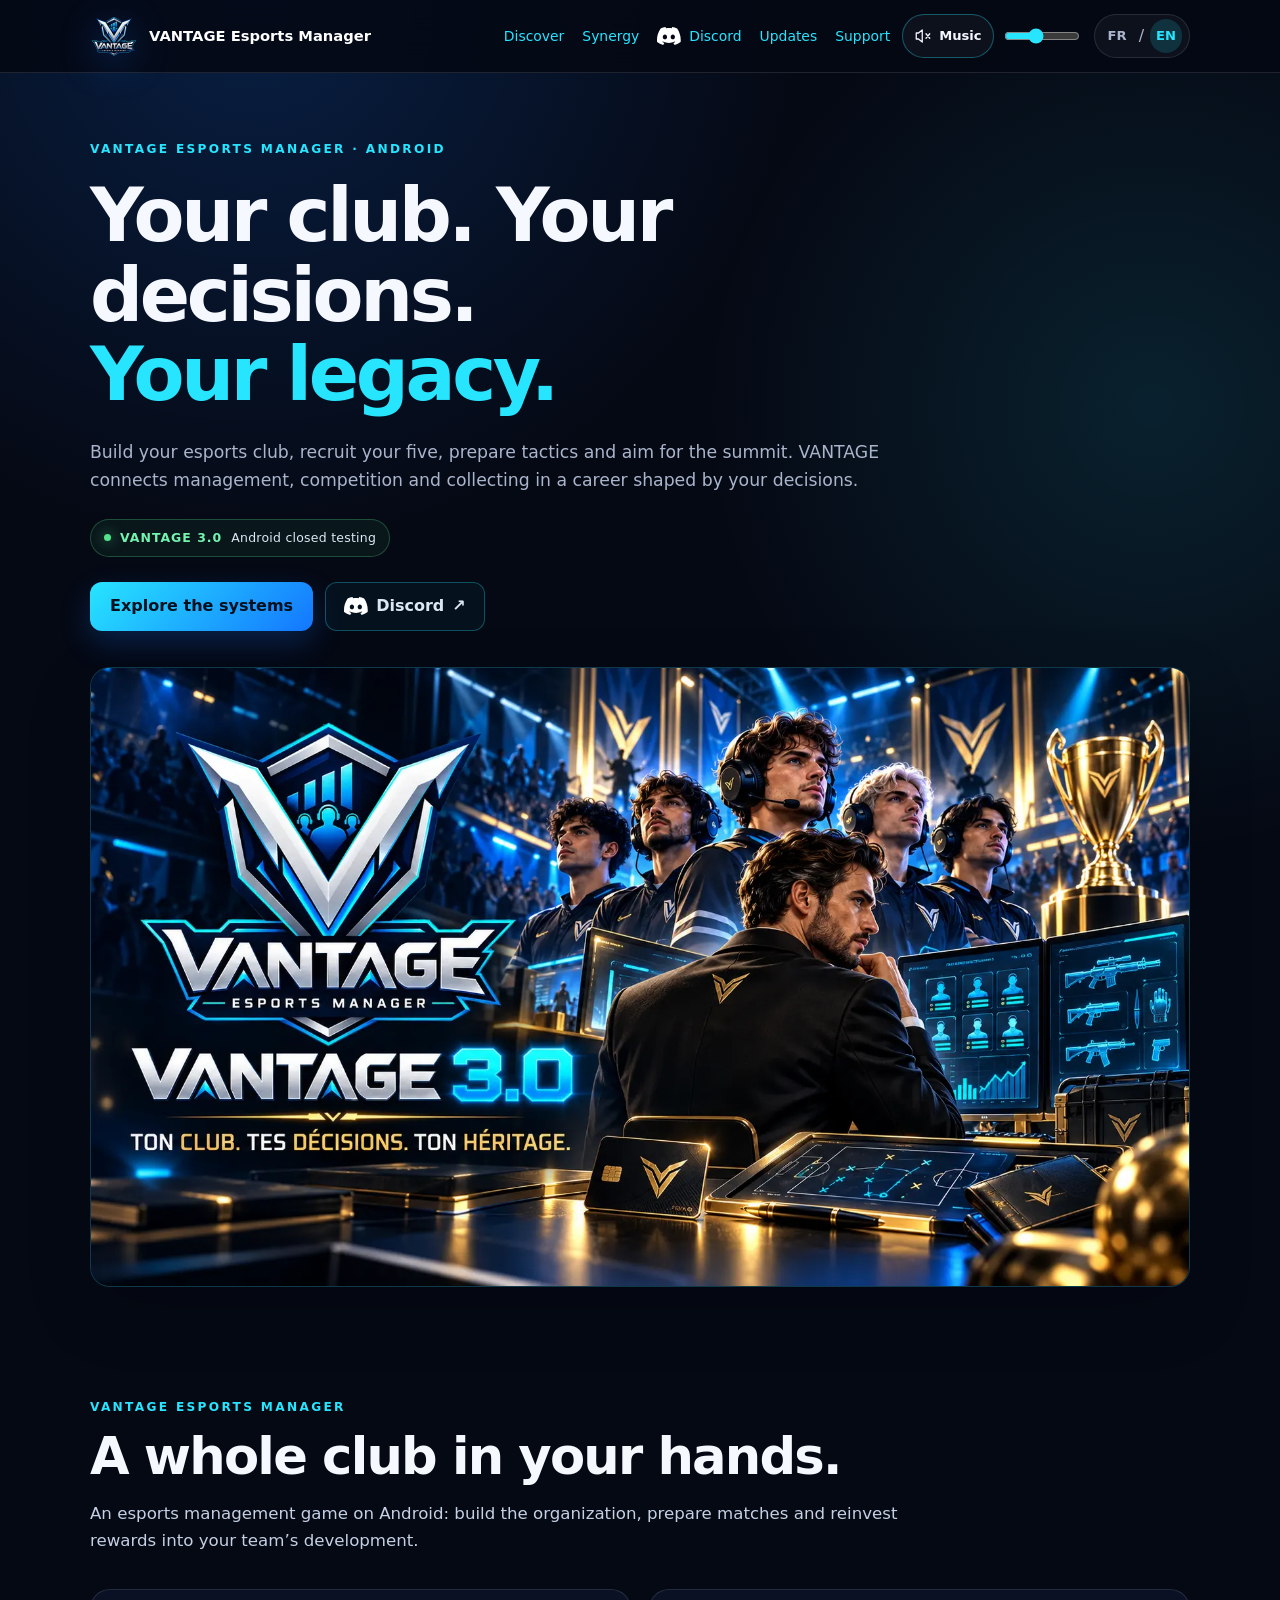
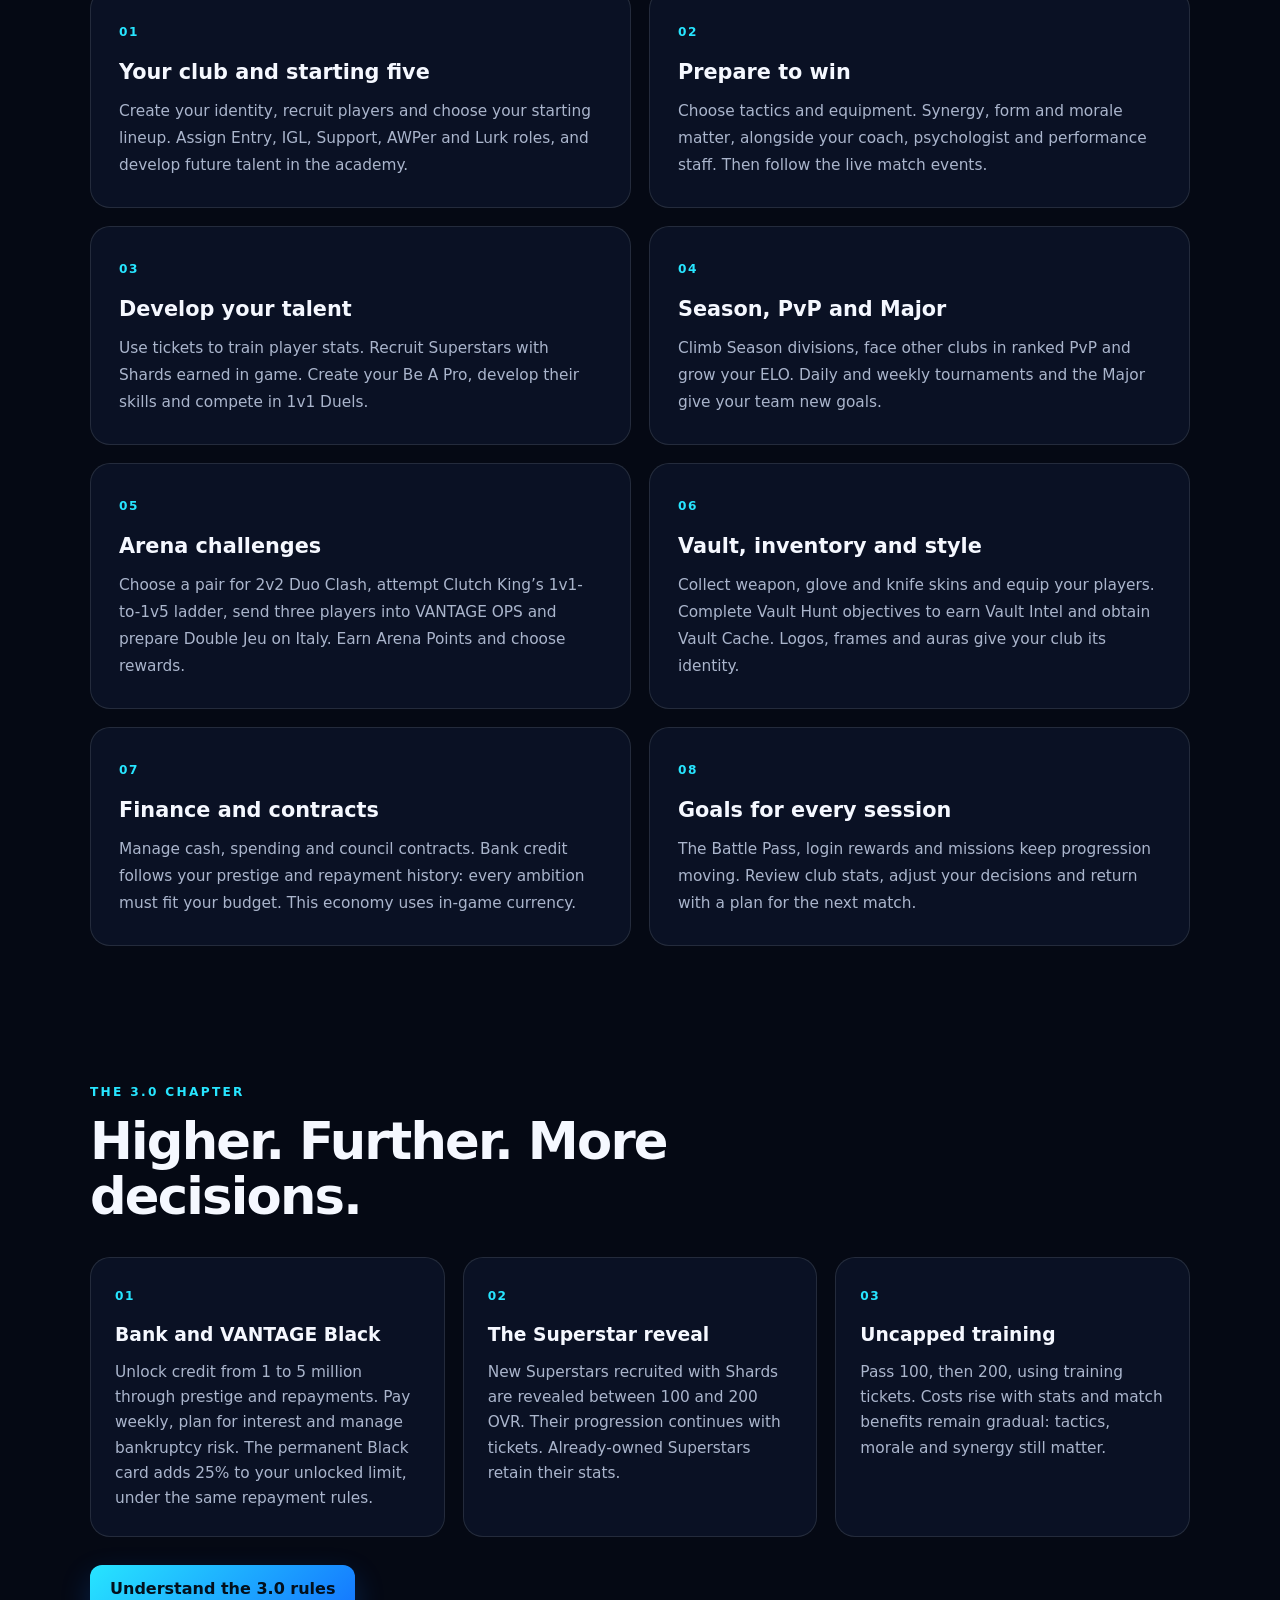
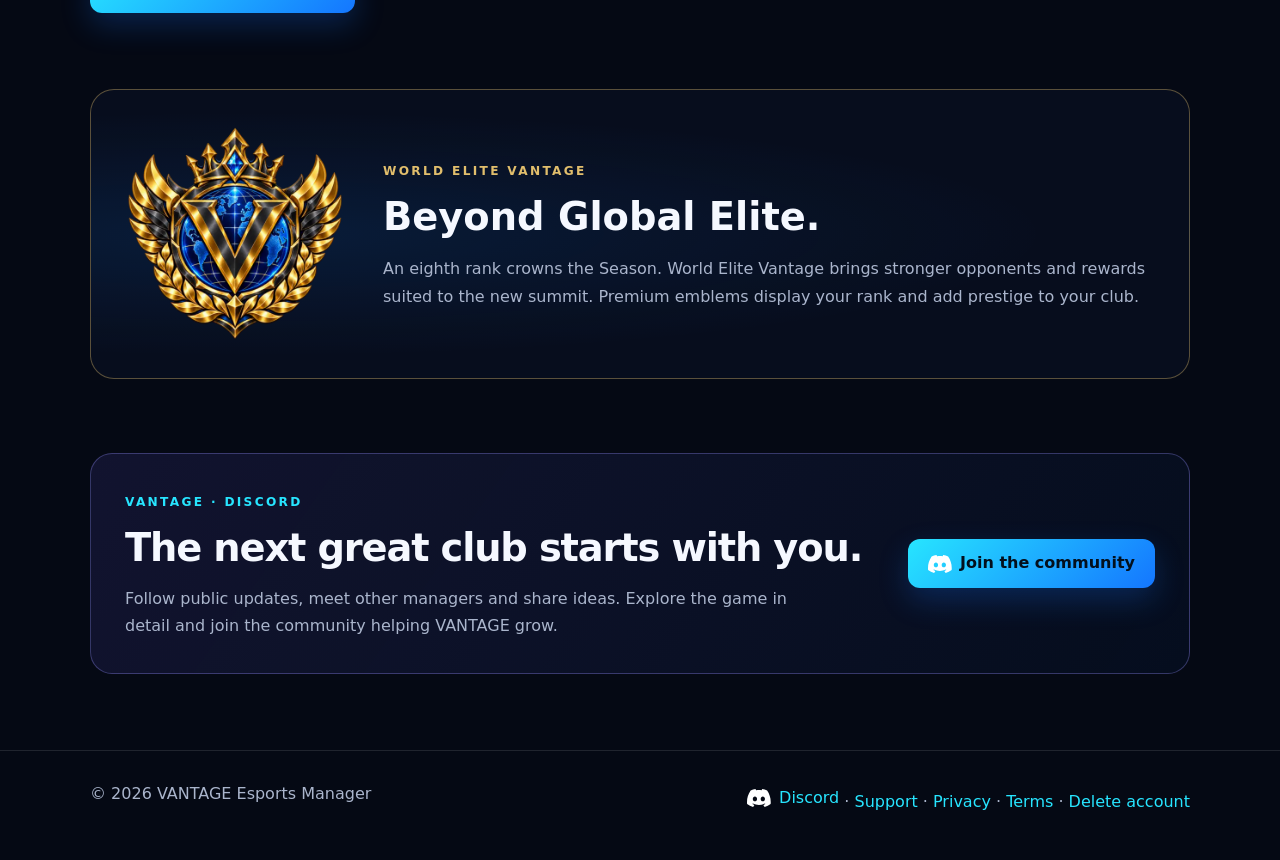
==== commit acae3d80: "Translate the public 3.0 chapter label" ====
--- a/index.html
+++ b/index.html
@@ -35,6 +35,6 @@
 <main id="main-content" tabindex="-1">
 <section class="hero wrap home-hero public-hero">
 <div class="home-hero-copy"><span class="eyebrow">VANTAGE ESPORTS MANAGER · ANDROID</span><h1 class="fr">Ton club. Tes décisions.<br><span>Ton héritage.</span></h1><h1 class="en">Your club. Your decisions.<br><span>Your legacy.</span></h1><p class="fr">Bâtis ton club esport, recrute ton cinq, prépare tes tactiques et vise les sommets. VANTAGE relie la gestion, la compétition et la collection dans une carrière qui grandit avec tes choix.</p><p class="en">Build your esports club, recruit your five, prepare tactics and aim for the summit. VANTAGE connects management, competition and collecting in a career shaped by your decisions.</p><div class="release-strip"><span class="release-dot" aria-hidden="true"></span><strong>VANTAGE 3.0</strong><span class="fr">Test fermé Android</span><span class="en">Android closed testing</span></div><div class="hero-actions"><a class="primary-btn" href="#systems"><span class="fr">Découvrir les systèmes</span><span class="en">Explore the systems</span></a><a class="discord-link secondary-btn discord-btn" href="/community/"><img class="discord-logo" src="/assets/discord-symbol-white.svg" width="24" height="18" alt="" aria-hidden="true">Discord <span aria-hidden="true">↗</span></a></div></div>
-<div class="home-hero-art"><figure class="app-visual launch-poster"><img src="/assets/vantage-3-0-public.webp" width="1672" height="941" alt="VANTAGE 3.0 : le manager, son équipe et le logo officiel dans une arène esport" data-alt-fr="VANTAGE 3.0 : le manager, son équipe et le logo officiel dans une arène esport" data-alt-en="VANTAGE 3.0: the manager, their team and the official logo in an esports arena" fetchpriority="high" decoding="async"></figure></div></section><section class="wrap discover-section public-systems" id="systems"><div class="section-heading"><span class="kicker">VANTAGE ESPORTS MANAGER</span><h2 class="fr">Tout un club entre tes mains.</h2><h2 class="en">A whole club in your hands.</h2><p class="fr">Un jeu de gestion esport sur Android : tu construis l’organisation, prépares les matchs et réinvestis tes récompenses dans la progression de ton équipe.</p><p class="en">An esports management game on Android: build the organization, prepare matches and reinvest rewards into your team’s development.</p></div><div class="update-grid public-systems-grid"><article><span class="feature-index">01</span><h3 class="fr">Le club et ton cinq</h3><h3 class="en">Your club and starting five</h3><p class="fr">Crée ton identité, recrute tes joueurs et compose ton équipe titulaire. Attribue les rôles Entry, IGL, Support, AWPer et Lurk ; prépare aussi ta relève dans le club école.</p><p class="en">Create your identity, recruit players and choose your starting lineup. Assign Entry, IGL, Support, AWPer and Lurk roles, and develop future talent in the academy.</p></article><article><span class="feature-index">02</span><h3 class="fr">Préparer la victoire</h3><h3 class="en">Prepare to win</h3><p class="fr">Choisis tes tactiques et tes équipements. La synergie, la forme et le moral comptent, tout comme le coach, le psychologue et le préparateur sportif. Suis ensuite les événements du match en direct.</p><p class="en">Choose tactics and equipment. Synergy, form and morale matter, alongside your coach, psychologist and performance staff. Then follow the live match events.</p></article><article><span class="feature-index">03</span><h3 class="fr">Développer tes talents</h3><h3 class="en">Develop your talent</h3><p class="fr">Utilise tes tickets pour entraîner les statistiques de tes joueurs. Recrute des Superstars avec les Éclats gagnés en jeu. Crée aussi ton Be A Pro, développe ses compétences et dispute des Duels 1v1.</p><p class="en">Use tickets to train player stats. Recruit Superstars with Shards earned in game. Create your Be A Pro, develop their skills and compete in 1v1 Duels.</p></article><article><span class="feature-index">04</span><h3 class="fr">Saison, PvP et Major</h3><h3 class="en">Season, PvP and Major</h3><p class="fr">Monte les divisions de la Saison, affronte d’autres clubs en PvP classé et fais évoluer ton ELO. Les tournois quotidiens, hebdomadaires et le Major donnent de nouveaux objectifs à ton équipe.</p><p class="en">Climb Season divisions, face other clubs in ranked PvP and grow your ELO. Daily and weekly tournaments and the Major give your team new goals.</p></article><article><span class="feature-index">05</span><h3 class="fr">Les défis de l’Arena</h3><h3 class="en">Arena challenges</h3><p class="fr">Choisis ton duo pour Duo Clash en 2v2, tente le parcours 1v1 à 1v5 de Clutch King, envoie trois joueurs dans VANTAGE OPS et prépare l’opération Double Jeu sur Italy. Gagne des Arena Points et choisis tes récompenses.</p><p class="en">Choose a pair for 2v2 Duo Clash, attempt Clutch King’s 1v1-to-1v5 ladder, send three players into VANTAGE OPS and prepare Double Jeu on Italy. Earn Arena Points and choose rewards.</p></article><article><span class="feature-index">06</span><h3 class="fr">Vault, inventaire et style</h3><h3 class="en">Vault, inventory and style</h3><p class="fr">Collectionne les skins d’armes, gants et couteaux, puis équipe tes joueurs. Dans Vault Hunt, remplis tes objectifs pour gagner du Vault Intel et obtenir des Vault Cache. Logos, cadres et auras donnent une identité à ton club.</p><p class="en">Collect weapon, glove and knife skins and equip your players. Complete Vault Hunt objectives to earn Vault Intel and obtain Vault Cache. Logos, frames and auras give your club its identity.</p></article><article><span class="feature-index">07</span><h3 class="fr">Finance et contrats</h3><h3 class="en">Finance and contracts</h3><p class="fr">Gère ta trésorerie, tes dépenses et les contrats du conseil. La banque propose un crédit selon ton prestige et ton historique de remboursement : chaque ambition doit aussi tenir dans ton budget. Toute cette économie utilise la monnaie du jeu.</p><p class="en">Manage cash, spending and council contracts. Bank credit follows your prestige and repayment history: every ambition must fit your budget. This economy uses in-game currency.</p></article><article><span class="feature-index">08</span><h3 class="fr">Des objectifs à chaque session</h3><h3 class="en">Goals for every session</h3><p class="fr">Le Battle Pass, les récompenses de connexion et les missions entretiennent ta progression. Consulte les statistiques de ton club, ajuste tes choix et reviens avec un plan pour le prochain match.</p><p class="en">The Battle Pass, login rewards and missions keep progression moving. Review club stats, adjust your decisions and return with a plan for the next match.</p></article></div></section><section class="wrap discover-section update-section launch-section" id="update-300"><div class="section-heading"><span class="kicker">LE CHAPITRE 3.0</span><h2 class="fr">Plus haut. Plus loin. Plus de décisions.</h2><h2 class="en">Higher. Further. More decisions.</h2></div><div class="update-grid launch-grid"><article><span class="feature-index">01</span><h3 class="fr">Banque et VANTAGE Black</h3><h3 class="en">Bank and VANTAGE Black</h3><p class="fr">Débloque de 1 à 5 millions de crédit selon ton prestige et tes paiements. Rembourse chaque semaine, anticipe les intérêts et gère le risque de faillite. La carte Black permanente ajoute 25 % à ton plafond débloqué ; elle conserve les mêmes règles de remboursement.</p><p class="en">Unlock credit from 1 to 5 million through prestige and repayments. Pay weekly, plan for interest and manage bankruptcy risk. The permanent Black card adds 25% to your unlocked limit, under the same repayment rules.</p></article><article><span class="feature-index">02</span><h3 class="fr">La révélation Superstar</h3><h3 class="en">The Superstar reveal</h3><p class="fr">Les nouvelles Superstars recrutées avec des Éclats sont révélées entre 100 et 200 OVR. Leur progression continue ensuite avec les tickets. Les Superstars déjà possédées gardent leurs statistiques.</p><p class="en">New Superstars recruited with Shards are revealed between 100 and 200 OVR. Their progression continues with tickets. Already-owned Superstars retain their stats.</p></article><article><span class="feature-index">03</span><h3 class="fr">Entraînement sans plafond</h3><h3 class="en">Uncapped training</h3><p class="fr">Dépasse 100, puis 200, avec tes tickets d’entraînement. Les coûts montent avec les statistiques et les bénéfices en match restent progressifs : la tactique, le moral et la synergie continuent de compter.</p><p class="en">Pass 100, then 200, using training tickets. Costs rise with stats and match benefits remain gradual: tactics, morale and synergy still matter.</p></article></div><div class="hero-actions public-actions"><a class="primary-btn" href="/updates/#bank"><span class="fr">Comprendre les règles de la 3.0</span><span class="en">Understand the 3.0 rules</span></a></div></section><section class="wrap public-world" id="world-elite"><img src="/assets/app/world-elite.webp" width="512" height="512" alt="Emblème World Elite Vantage, noir, or et bleu" data-alt-fr="Emblème World Elite Vantage, noir, or et bleu" data-alt-en="World Elite Vantage emblem in black, gold and blue" loading="lazy" decoding="async"><div><span class="kicker">WORLD ELITE VANTAGE</span><h2 class="fr">Au-delà de Global Elite.</h2><h2 class="en">Beyond Global Elite.</h2><p class="fr">Un huitième rang couronne la Saison. World Elite Vantage t’oppose à des équipes encore plus fortes, avec des récompenses adaptées à ce nouveau sommet. Les emblèmes premium rendent ton rang visible et donnent du prestige à ton club.</p><p class="en">An eighth rank crowns the Season. World Elite Vantage brings stronger opponents and rewards suited to the new summit. Premium emblems display your rank and add prestige to your club.</p></div></section><section class="wrap community-home"><div><span class="kicker">VANTAGE · DISCORD</span><h2 class="fr">Le prochain grand club commence avec toi.</h2><h2 class="en">The next great club starts with you.</h2><p class="fr">Suis les mises à jour publiques, échange avec les managers et partage tes idées. Découvre le jeu en détail et rejoins la communauté qui fait grandir VANTAGE.</p><p class="en">Follow public updates, meet other managers and share ideas. Explore the game in detail and join the community helping VANTAGE grow.</p></div><a class="discord-link primary-btn" href="/community/"><img class="discord-logo" src="/assets/discord-symbol-white.svg" width="24" height="18" alt="" aria-hidden="true"><span class="fr">Rejoindre la communauté</span><span class="en">Join the community</span></a></section></main>
+<div class="home-hero-art"><figure class="app-visual launch-poster"><img src="/assets/vantage-3-0-public.webp" width="1672" height="941" alt="VANTAGE 3.0 : le manager, son équipe et le logo officiel dans une arène esport" data-alt-fr="VANTAGE 3.0 : le manager, son équipe et le logo officiel dans une arène esport" data-alt-en="VANTAGE 3.0: the manager, their team and the official logo in an esports arena" fetchpriority="high" decoding="async"></figure></div></section><section class="wrap discover-section public-systems" id="systems"><div class="section-heading"><span class="kicker">VANTAGE ESPORTS MANAGER</span><h2 class="fr">Tout un club entre tes mains.</h2><h2 class="en">A whole club in your hands.</h2><p class="fr">Un jeu de gestion esport sur Android : tu construis l’organisation, prépares les matchs et réinvestis tes récompenses dans la progression de ton équipe.</p><p class="en">An esports management game on Android: build the organization, prepare matches and reinvest rewards into your team’s development.</p></div><div class="update-grid public-systems-grid"><article><span class="feature-index">01</span><h3 class="fr">Le club et ton cinq</h3><h3 class="en">Your club and starting five</h3><p class="fr">Crée ton identité, recrute tes joueurs et compose ton équipe titulaire. Attribue les rôles Entry, IGL, Support, AWPer et Lurk ; prépare aussi ta relève dans le club école.</p><p class="en">Create your identity, recruit players and choose your starting lineup. Assign Entry, IGL, Support, AWPer and Lurk roles, and develop future talent in the academy.</p></article><article><span class="feature-index">02</span><h3 class="fr">Préparer la victoire</h3><h3 class="en">Prepare to win</h3><p class="fr">Choisis tes tactiques et tes équipements. La synergie, la forme et le moral comptent, tout comme le coach, le psychologue et le préparateur sportif. Suis ensuite les événements du match en direct.</p><p class="en">Choose tactics and equipment. Synergy, form and morale matter, alongside your coach, psychologist and performance staff. Then follow the live match events.</p></article><article><span class="feature-index">03</span><h3 class="fr">Développer tes talents</h3><h3 class="en">Develop your talent</h3><p class="fr">Utilise tes tickets pour entraîner les statistiques de tes joueurs. Recrute des Superstars avec les Éclats gagnés en jeu. Crée aussi ton Be A Pro, développe ses compétences et dispute des Duels 1v1.</p><p class="en">Use tickets to train player stats. Recruit Superstars with Shards earned in game. Create your Be A Pro, develop their skills and compete in 1v1 Duels.</p></article><article><span class="feature-index">04</span><h3 class="fr">Saison, PvP et Major</h3><h3 class="en">Season, PvP and Major</h3><p class="fr">Monte les divisions de la Saison, affronte d’autres clubs en PvP classé et fais évoluer ton ELO. Les tournois quotidiens, hebdomadaires et le Major donnent de nouveaux objectifs à ton équipe.</p><p class="en">Climb Season divisions, face other clubs in ranked PvP and grow your ELO. Daily and weekly tournaments and the Major give your team new goals.</p></article><article><span class="feature-index">05</span><h3 class="fr">Les défis de l’Arena</h3><h3 class="en">Arena challenges</h3><p class="fr">Choisis ton duo pour Duo Clash en 2v2, tente le parcours 1v1 à 1v5 de Clutch King, envoie trois joueurs dans VANTAGE OPS et prépare l’opération Double Jeu sur Italy. Gagne des Arena Points et choisis tes récompenses.</p><p class="en">Choose a pair for 2v2 Duo Clash, attempt Clutch King’s 1v1-to-1v5 ladder, send three players into VANTAGE OPS and prepare Double Jeu on Italy. Earn Arena Points and choose rewards.</p></article><article><span class="feature-index">06</span><h3 class="fr">Vault, inventaire et style</h3><h3 class="en">Vault, inventory and style</h3><p class="fr">Collectionne les skins d’armes, gants et couteaux, puis équipe tes joueurs. Dans Vault Hunt, remplis tes objectifs pour gagner du Vault Intel et obtenir des Vault Cache. Logos, cadres et auras donnent une identité à ton club.</p><p class="en">Collect weapon, glove and knife skins and equip your players. Complete Vault Hunt objectives to earn Vault Intel and obtain Vault Cache. Logos, frames and auras give your club its identity.</p></article><article><span class="feature-index">07</span><h3 class="fr">Finance et contrats</h3><h3 class="en">Finance and contracts</h3><p class="fr">Gère ta trésorerie, tes dépenses et les contrats du conseil. La banque propose un crédit selon ton prestige et ton historique de remboursement : chaque ambition doit aussi tenir dans ton budget. Toute cette économie utilise la monnaie du jeu.</p><p class="en">Manage cash, spending and council contracts. Bank credit follows your prestige and repayment history: every ambition must fit your budget. This economy uses in-game currency.</p></article><article><span class="feature-index">08</span><h3 class="fr">Des objectifs à chaque session</h3><h3 class="en">Goals for every session</h3><p class="fr">Le Battle Pass, les récompenses de connexion et les missions entretiennent ta progression. Consulte les statistiques de ton club, ajuste tes choix et reviens avec un plan pour le prochain match.</p><p class="en">The Battle Pass, login rewards and missions keep progression moving. Review club stats, adjust your decisions and return with a plan for the next match.</p></article></div></section><section class="wrap discover-section update-section launch-section" id="update-300"><div class="section-heading"><span class="kicker"><span class="fr">LE CHAPITRE 3.0</span><span class="en">THE 3.0 CHAPTER</span></span><h2 class="fr">Plus haut. Plus loin. Plus de décisions.</h2><h2 class="en">Higher. Further. More decisions.</h2></div><div class="update-grid launch-grid"><article><span class="feature-index">01</span><h3 class="fr">Banque et VANTAGE Black</h3><h3 class="en">Bank and VANTAGE Black</h3><p class="fr">Débloque de 1 à 5 millions de crédit selon ton prestige et tes paiements. Rembourse chaque semaine, anticipe les intérêts et gère le risque de faillite. La carte Black permanente ajoute 25 % à ton plafond débloqué ; elle conserve les mêmes règles de remboursement.</p><p class="en">Unlock credit from 1 to 5 million through prestige and repayments. Pay weekly, plan for interest and manage bankruptcy risk. The permanent Black card adds 25% to your unlocked limit, under the same repayment rules.</p></article><article><span class="feature-index">02</span><h3 class="fr">La révélation Superstar</h3><h3 class="en">The Superstar reveal</h3><p class="fr">Les nouvelles Superstars recrutées avec des Éclats sont révélées entre 100 et 200 OVR. Leur progression continue ensuite avec les tickets. Les Superstars déjà possédées gardent leurs statistiques.</p><p class="en">New Superstars recruited with Shards are revealed between 100 and 200 OVR. Their progression continues with tickets. Already-owned Superstars retain their stats.</p></article><article><span class="feature-index">03</span><h3 class="fr">Entraînement sans plafond</h3><h3 class="en">Uncapped training</h3><p class="fr">Dépasse 100, puis 200, avec tes tickets d’entraînement. Les coûts montent avec les statistiques et les bénéfices en match restent progressifs : la tactique, le moral et la synergie continuent de compter.</p><p class="en">Pass 100, then 200, using training tickets. Costs rise with stats and match benefits remain gradual: tactics, morale and synergy still matter.</p></article></div><div class="hero-actions public-actions"><a class="primary-btn" href="/updates/#bank"><span class="fr">Comprendre les règles de la 3.0</span><span class="en">Understand the 3.0 rules</span></a></div></section><section class="wrap public-world" id="world-elite"><img src="/assets/app/world-elite.webp" width="512" height="512" alt="Emblème World Elite Vantage, noir, or et bleu" data-alt-fr="Emblème World Elite Vantage, noir, or et bleu" data-alt-en="World Elite Vantage emblem in black, gold and blue" loading="lazy" decoding="async"><div><span class="kicker">WORLD ELITE VANTAGE</span><h2 class="fr">Au-delà de Global Elite.</h2><h2 class="en">Beyond Global Elite.</h2><p class="fr">Un huitième rang couronne la Saison. World Elite Vantage t’oppose à des équipes encore plus fortes, avec des récompenses adaptées à ce nouveau sommet. Les emblèmes premium rendent ton rang visible et donnent du prestige à ton club.</p><p class="en">An eighth rank crowns the Season. World Elite Vantage brings stronger opponents and rewards suited to the new summit. Premium emblems display your rank and add prestige to your club.</p></div></section><section class="wrap community-home"><div><span class="kicker">VANTAGE · DISCORD</span><h2 class="fr">Le prochain grand club commence avec toi.</h2><h2 class="en">The next great club starts with you.</h2><p class="fr">Suis les mises à jour publiques, échange avec les managers et partage tes idées. Découvre le jeu en détail et rejoins la communauté qui fait grandir VANTAGE.</p><p class="en">Follow public updates, meet other managers and share ideas. Explore the game in detail and join the community helping VANTAGE grow.</p></div><a class="discord-link primary-btn" href="/community/"><img class="discord-logo" src="/assets/discord-symbol-white.svg" width="24" height="18" alt="" aria-hidden="true"><span class="fr">Rejoindre la communauté</span><span class="en">Join the community</span></a></section></main>
 <footer><div class="wrap foot"><span>© 2026 VANTAGE Esports Manager</span><span><a href="/community/" class="discord-link"><img class="discord-logo" src="/assets/discord-symbol-white.svg" width="24" height="18" alt="" aria-hidden="true">Discord</a> · <a href="/support/">Support</a> · <a href="/privacy/"><span class="fr">Confidentialité</span><span class="en">Privacy</span></a> · <a href="/terms/"><span class="fr">Conditions</span><span class="en">Terms</span></a> · <a href="/delete-account/"><span class="fr">Suppression de compte</span><span class="en">Delete account</span></a></span></div></footer>
 </body></html>
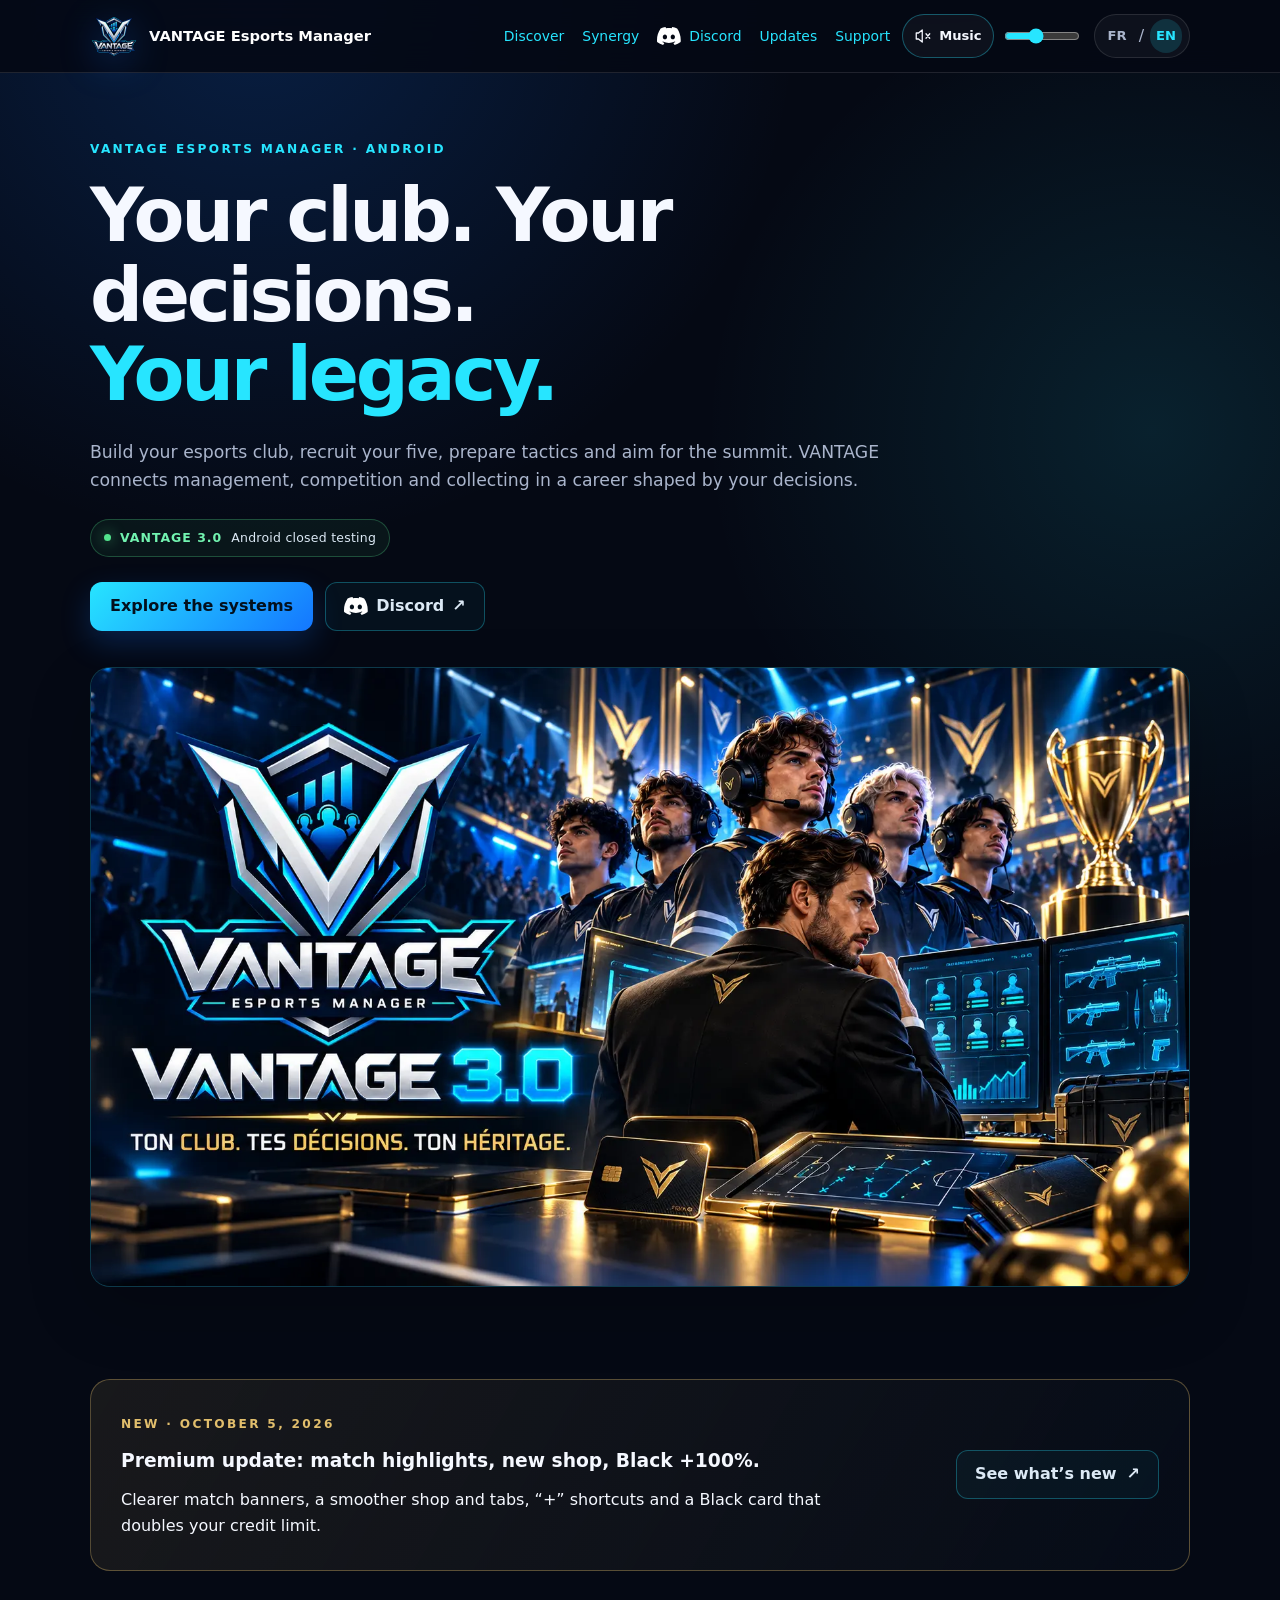
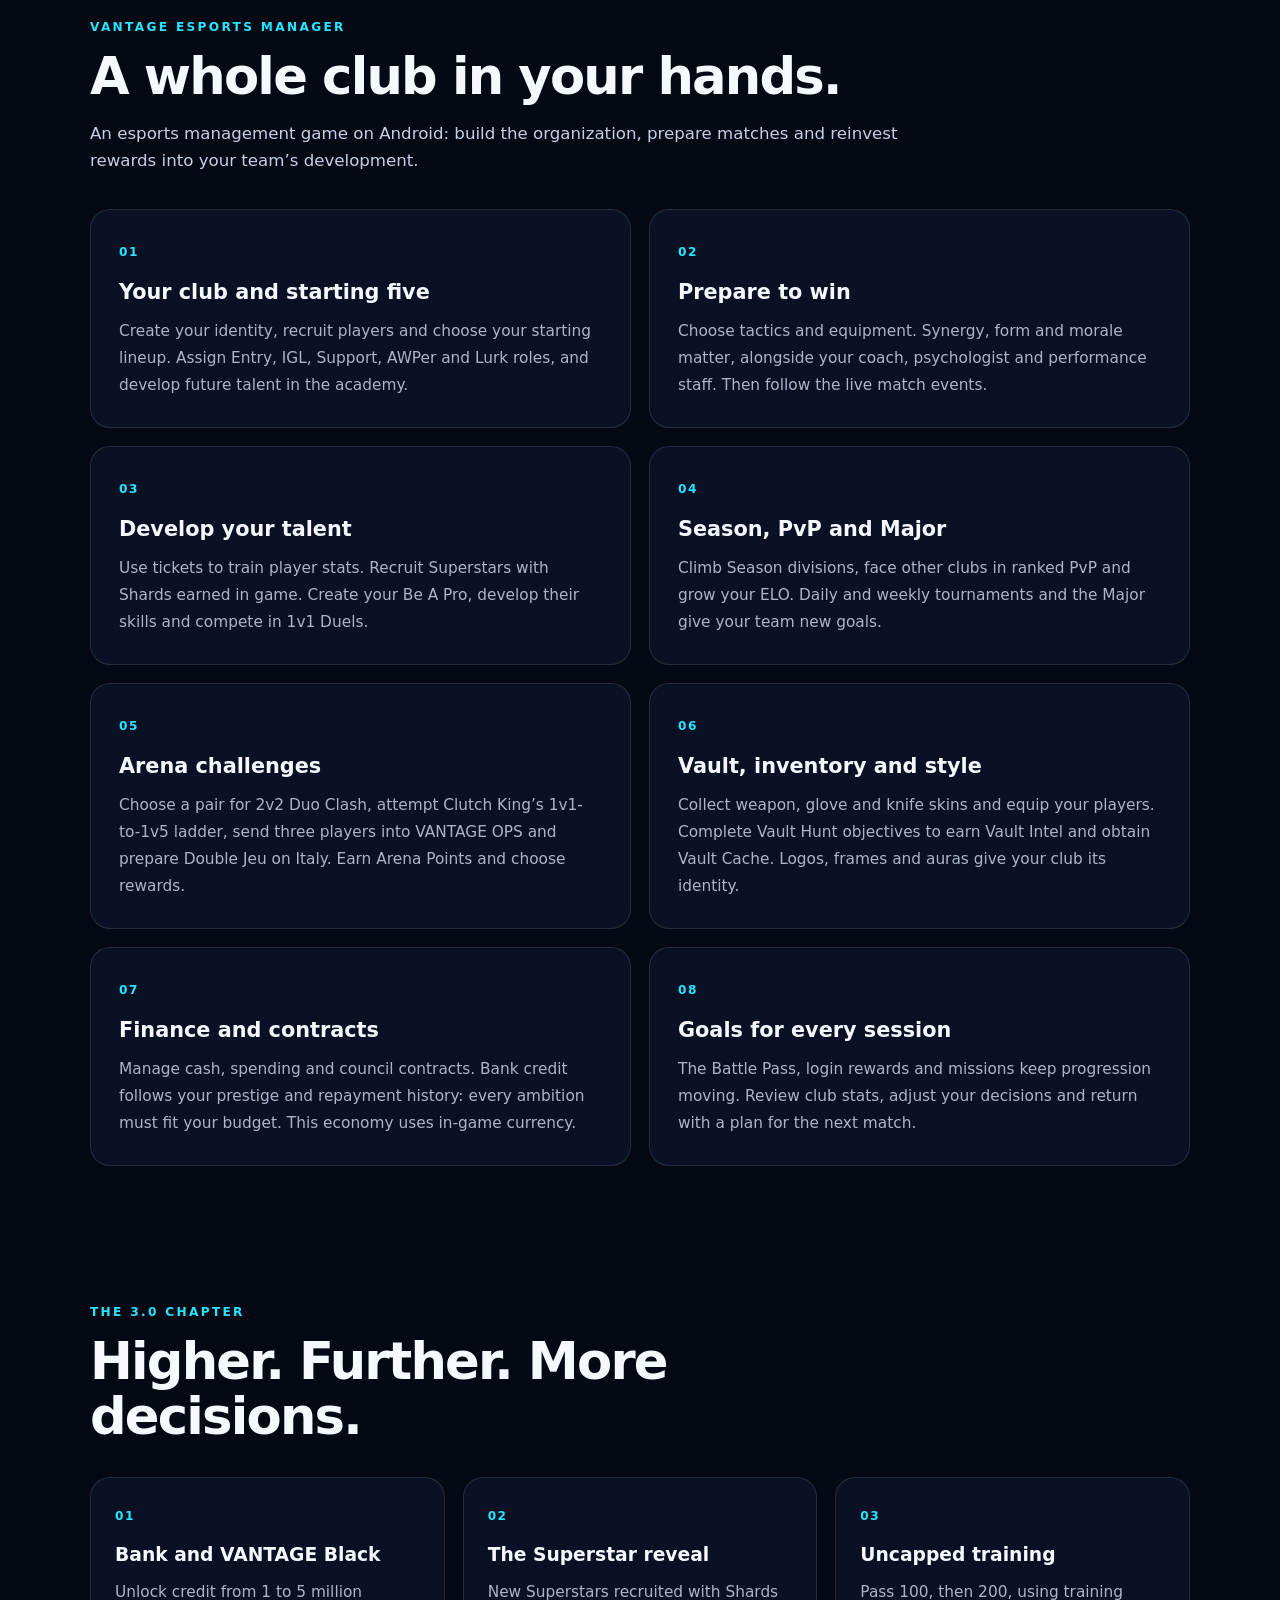
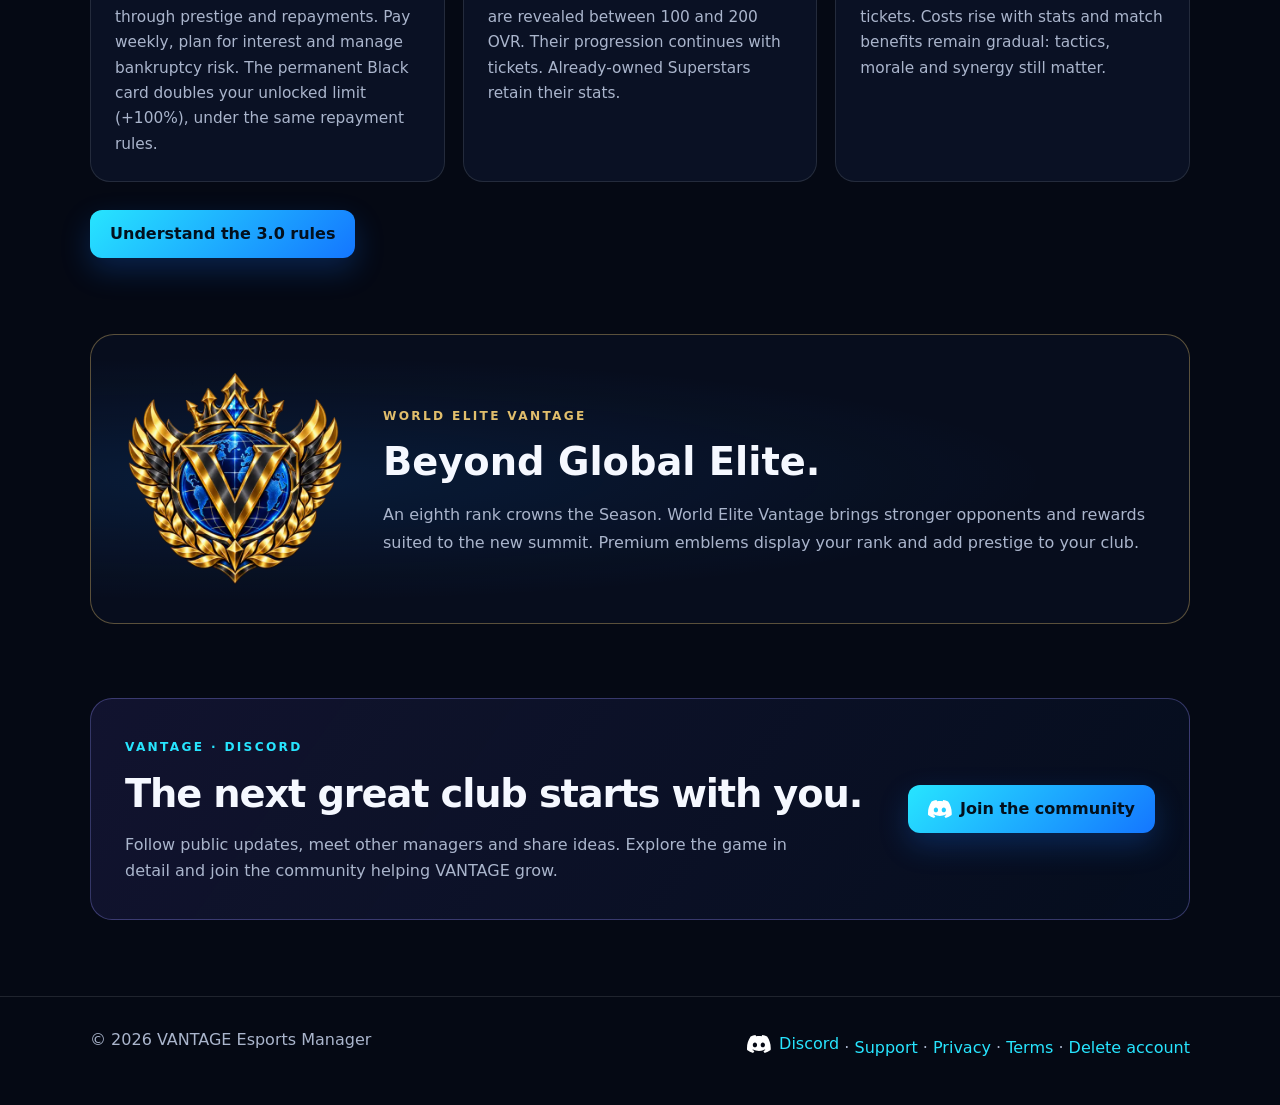
==== commit 0c4aa107: "Announce the 5 October premium update and Black +100 % - Add the bilingual premium update notes and " ====
--- a/index.html
+++ b/index.html
@@ -35,6 +35,6 @@
 <main id="main-content" tabindex="-1">
 <section class="hero wrap home-hero public-hero">
 <div class="home-hero-copy"><span class="eyebrow">VANTAGE ESPORTS MANAGER · ANDROID</span><h1 class="fr">Ton club. Tes décisions.<br><span>Ton héritage.</span></h1><h1 class="en">Your club. Your decisions.<br><span>Your legacy.</span></h1><p class="fr">Bâtis ton club esport, recrute ton cinq, prépare tes tactiques et vise les sommets. VANTAGE relie la gestion, la compétition et la collection dans une carrière qui grandit avec tes choix.</p><p class="en">Build your esports club, recruit your five, prepare tactics and aim for the summit. VANTAGE connects management, competition and collecting in a career shaped by your decisions.</p><div class="release-strip"><span class="release-dot" aria-hidden="true"></span><strong>VANTAGE 3.0</strong><span class="fr">Test fermé Android</span><span class="en">Android closed testing</span></div><div class="hero-actions"><a class="primary-btn" href="#systems"><span class="fr">Découvrir les systèmes</span><span class="en">Explore the systems</span></a><a class="discord-link secondary-btn discord-btn" href="/community/"><img class="discord-logo" src="/assets/discord-symbol-white.svg" width="24" height="18" alt="" aria-hidden="true">Discord <span aria-hidden="true">↗</span></a></div></div>
-<div class="home-hero-art"><figure class="app-visual launch-poster"><img src="/assets/vantage-3-0-public.webp" width="1672" height="941" alt="VANTAGE 3.0 : le manager, son équipe et le logo officiel dans une arène esport" data-alt-fr="VANTAGE 3.0 : le manager, son équipe et le logo officiel dans une arène esport" data-alt-en="VANTAGE 3.0: the manager, their team and the official logo in an esports arena" fetchpriority="high" decoding="async"></figure></div></section><section class="wrap discover-section public-systems" id="systems"><div class="section-heading"><span class="kicker">VANTAGE ESPORTS MANAGER</span><h2 class="fr">Tout un club entre tes mains.</h2><h2 class="en">A whole club in your hands.</h2><p class="fr">Un jeu de gestion esport sur Android : tu construis l’organisation, prépares les matchs et réinvestis tes récompenses dans la progression de ton équipe.</p><p class="en">An esports management game on Android: build the organization, prepare matches and reinvest rewards into your team’s development.</p></div><div class="update-grid public-systems-grid"><article><span class="feature-index">01</span><h3 class="fr">Le club et ton cinq</h3><h3 class="en">Your club and starting five</h3><p class="fr">Crée ton identité, recrute tes joueurs et compose ton équipe titulaire. Attribue les rôles Entry, IGL, Support, AWPer et Lurk ; prépare aussi ta relève dans le club école.</p><p class="en">Create your identity, recruit players and choose your starting lineup. Assign Entry, IGL, Support, AWPer and Lurk roles, and develop future talent in the academy.</p></article><article><span class="feature-index">02</span><h3 class="fr">Préparer la victoire</h3><h3 class="en">Prepare to win</h3><p class="fr">Choisis tes tactiques et tes équipements. La synergie, la forme et le moral comptent, tout comme le coach, le psychologue et le préparateur sportif. Suis ensuite les événements du match en direct.</p><p class="en">Choose tactics and equipment. Synergy, form and morale matter, alongside your coach, psychologist and performance staff. Then follow the live match events.</p></article><article><span class="feature-index">03</span><h3 class="fr">Développer tes talents</h3><h3 class="en">Develop your talent</h3><p class="fr">Utilise tes tickets pour entraîner les statistiques de tes joueurs. Recrute des Superstars avec les Éclats gagnés en jeu. Crée aussi ton Be A Pro, développe ses compétences et dispute des Duels 1v1.</p><p class="en">Use tickets to train player stats. Recruit Superstars with Shards earned in game. Create your Be A Pro, develop their skills and compete in 1v1 Duels.</p></article><article><span class="feature-index">04</span><h3 class="fr">Saison, PvP et Major</h3><h3 class="en">Season, PvP and Major</h3><p class="fr">Monte les divisions de la Saison, affronte d’autres clubs en PvP classé et fais évoluer ton ELO. Les tournois quotidiens, hebdomadaires et le Major donnent de nouveaux objectifs à ton équipe.</p><p class="en">Climb Season divisions, face other clubs in ranked PvP and grow your ELO. Daily and weekly tournaments and the Major give your team new goals.</p></article><article><span class="feature-index">05</span><h3 class="fr">Les défis de l’Arena</h3><h3 class="en">Arena challenges</h3><p class="fr">Choisis ton duo pour Duo Clash en 2v2, tente le parcours 1v1 à 1v5 de Clutch King, envoie trois joueurs dans VANTAGE OPS et prépare l’opération Double Jeu sur Italy. Gagne des Arena Points et choisis tes récompenses.</p><p class="en">Choose a pair for 2v2 Duo Clash, attempt Clutch King’s 1v1-to-1v5 ladder, send three players into VANTAGE OPS and prepare Double Jeu on Italy. Earn Arena Points and choose rewards.</p></article><article><span class="feature-index">06</span><h3 class="fr">Vault, inventaire et style</h3><h3 class="en">Vault, inventory and style</h3><p class="fr">Collectionne les skins d’armes, gants et couteaux, puis équipe tes joueurs. Dans Vault Hunt, remplis tes objectifs pour gagner du Vault Intel et obtenir des Vault Cache. Logos, cadres et auras donnent une identité à ton club.</p><p class="en">Collect weapon, glove and knife skins and equip your players. Complete Vault Hunt objectives to earn Vault Intel and obtain Vault Cache. Logos, frames and auras give your club its identity.</p></article><article><span class="feature-index">07</span><h3 class="fr">Finance et contrats</h3><h3 class="en">Finance and contracts</h3><p class="fr">Gère ta trésorerie, tes dépenses et les contrats du conseil. La banque propose un crédit selon ton prestige et ton historique de remboursement : chaque ambition doit aussi tenir dans ton budget. Toute cette économie utilise la monnaie du jeu.</p><p class="en">Manage cash, spending and council contracts. Bank credit follows your prestige and repayment history: every ambition must fit your budget. This economy uses in-game currency.</p></article><article><span class="feature-index">08</span><h3 class="fr">Des objectifs à chaque session</h3><h3 class="en">Goals for every session</h3><p class="fr">Le Battle Pass, les récompenses de connexion et les missions entretiennent ta progression. Consulte les statistiques de ton club, ajuste tes choix et reviens avec un plan pour le prochain match.</p><p class="en">The Battle Pass, login rewards and missions keep progression moving. Review club stats, adjust your decisions and return with a plan for the next match.</p></article></div></section><section class="wrap discover-section update-section launch-section" id="update-300"><div class="section-heading"><span class="kicker"><span class="fr">LE CHAPITRE 3.0</span><span class="en">THE 3.0 CHAPTER</span></span><h2 class="fr">Plus haut. Plus loin. Plus de décisions.</h2><h2 class="en">Higher. Further. More decisions.</h2></div><div class="update-grid launch-grid"><article><span class="feature-index">01</span><h3 class="fr">Banque et VANTAGE Black</h3><h3 class="en">Bank and VANTAGE Black</h3><p class="fr">Débloque de 1 à 5 millions de crédit selon ton prestige et tes paiements. Rembourse chaque semaine, anticipe les intérêts et gère le risque de faillite. La carte Black permanente ajoute 25 % à ton plafond débloqué ; elle conserve les mêmes règles de remboursement.</p><p class="en">Unlock credit from 1 to 5 million through prestige and repayments. Pay weekly, plan for interest and manage bankruptcy risk. The permanent Black card adds 25% to your unlocked limit, under the same repayment rules.</p></article><article><span class="feature-index">02</span><h3 class="fr">La révélation Superstar</h3><h3 class="en">The Superstar reveal</h3><p class="fr">Les nouvelles Superstars recrutées avec des Éclats sont révélées entre 100 et 200 OVR. Leur progression continue ensuite avec les tickets. Les Superstars déjà possédées gardent leurs statistiques.</p><p class="en">New Superstars recruited with Shards are revealed between 100 and 200 OVR. Their progression continues with tickets. Already-owned Superstars retain their stats.</p></article><article><span class="feature-index">03</span><h3 class="fr">Entraînement sans plafond</h3><h3 class="en">Uncapped training</h3><p class="fr">Dépasse 100, puis 200, avec tes tickets d’entraînement. Les coûts montent avec les statistiques et les bénéfices en match restent progressifs : la tactique, le moral et la synergie continuent de compter.</p><p class="en">Pass 100, then 200, using training tickets. Costs rise with stats and match benefits remain gradual: tactics, morale and synergy still matter.</p></article></div><div class="hero-actions public-actions"><a class="primary-btn" href="/updates/#bank"><span class="fr">Comprendre les règles de la 3.0</span><span class="en">Understand the 3.0 rules</span></a></div></section><section class="wrap public-world" id="world-elite"><img src="/assets/app/world-elite.webp" width="512" height="512" alt="Emblème World Elite Vantage, noir, or et bleu" data-alt-fr="Emblème World Elite Vantage, noir, or et bleu" data-alt-en="World Elite Vantage emblem in black, gold and blue" loading="lazy" decoding="async"><div><span class="kicker">WORLD ELITE VANTAGE</span><h2 class="fr">Au-delà de Global Elite.</h2><h2 class="en">Beyond Global Elite.</h2><p class="fr">Un huitième rang couronne la Saison. World Elite Vantage t’oppose à des équipes encore plus fortes, avec des récompenses adaptées à ce nouveau sommet. Les emblèmes premium rendent ton rang visible et donnent du prestige à ton club.</p><p class="en">An eighth rank crowns the Season. World Elite Vantage brings stronger opponents and rewards suited to the new summit. Premium emblems display your rank and add prestige to your club.</p></div></section><section class="wrap community-home"><div><span class="kicker">VANTAGE · DISCORD</span><h2 class="fr">Le prochain grand club commence avec toi.</h2><h2 class="en">The next great club starts with you.</h2><p class="fr">Suis les mises à jour publiques, échange avec les managers et partage tes idées. Découvre le jeu en détail et rejoins la communauté qui fait grandir VANTAGE.</p><p class="en">Follow public updates, meet other managers and share ideas. Explore the game in detail and join the community helping VANTAGE grow.</p></div><a class="discord-link primary-btn" href="/community/"><img class="discord-logo" src="/assets/discord-symbol-white.svg" width="24" height="18" alt="" aria-hidden="true"><span class="fr">Rejoindre la communauté</span><span class="en">Join the community</span></a></section></main>
+<div class="home-hero-art"><figure class="app-visual launch-poster"><img src="/assets/vantage-3-0-public.webp" width="1672" height="941" alt="VANTAGE 3.0 : le manager, son équipe et le logo officiel dans une arène esport" data-alt-fr="VANTAGE 3.0 : le manager, son équipe et le logo officiel dans une arène esport" data-alt-en="VANTAGE 3.0: the manager, their team and the official logo in an esports arena" fetchpriority="high" decoding="async"></figure></div></section><section class="wrap home-news"><div class="black-banner"><div><span class="kicker"><span class="fr">NOUVEAU · 5 OCTOBRE 2026</span><span class="en">NEW · OCTOBER 5, 2026</span></span><h3 class="fr">Mise à jour premium : moments forts, boutique refaite, Black +100 %.</h3><h3 class="en">Premium update: match highlights, new shop, Black +100%.</h3><p class="fr">Des bandeaux de match plus lisibles, une boutique et des onglets plus fluides, des raccourcis « + » et une carte Black qui double ton plafond de crédit.</p><p class="en">Clearer match banners, a smoother shop and tabs, “+” shortcuts and a Black card that doubles your credit limit.</p></div><a class="secondary-btn" href="/updates/#premium-update"><span class="fr">Voir les nouveautés</span><span class="en">See what’s new</span><span aria-hidden="true">↗</span></a></div></section><section class="wrap discover-section public-systems" id="systems"><div class="section-heading"><span class="kicker">VANTAGE ESPORTS MANAGER</span><h2 class="fr">Tout un club entre tes mains.</h2><h2 class="en">A whole club in your hands.</h2><p class="fr">Un jeu de gestion esport sur Android : tu construis l’organisation, prépares les matchs et réinvestis tes récompenses dans la progression de ton équipe.</p><p class="en">An esports management game on Android: build the organization, prepare matches and reinvest rewards into your team’s development.</p></div><div class="update-grid public-systems-grid"><article><span class="feature-index">01</span><h3 class="fr">Le club et ton cinq</h3><h3 class="en">Your club and starting five</h3><p class="fr">Crée ton identité, recrute tes joueurs et compose ton équipe titulaire. Attribue les rôles Entry, IGL, Support, AWPer et Lurk ; prépare aussi ta relève dans le club école.</p><p class="en">Create your identity, recruit players and choose your starting lineup. Assign Entry, IGL, Support, AWPer and Lurk roles, and develop future talent in the academy.</p></article><article><span class="feature-index">02</span><h3 class="fr">Préparer la victoire</h3><h3 class="en">Prepare to win</h3><p class="fr">Choisis tes tactiques et tes équipements. La synergie, la forme et le moral comptent, tout comme le coach, le psychologue et le préparateur sportif. Suis ensuite les événements du match en direct.</p><p class="en">Choose tactics and equipment. Synergy, form and morale matter, alongside your coach, psychologist and performance staff. Then follow the live match events.</p></article><article><span class="feature-index">03</span><h3 class="fr">Développer tes talents</h3><h3 class="en">Develop your talent</h3><p class="fr">Utilise tes tickets pour entraîner les statistiques de tes joueurs. Recrute des Superstars avec les Éclats gagnés en jeu. Crée aussi ton Be A Pro, développe ses compétences et dispute des Duels 1v1.</p><p class="en">Use tickets to train player stats. Recruit Superstars with Shards earned in game. Create your Be A Pro, develop their skills and compete in 1v1 Duels.</p></article><article><span class="feature-index">04</span><h3 class="fr">Saison, PvP et Major</h3><h3 class="en">Season, PvP and Major</h3><p class="fr">Monte les divisions de la Saison, affronte d’autres clubs en PvP classé et fais évoluer ton ELO. Les tournois quotidiens, hebdomadaires et le Major donnent de nouveaux objectifs à ton équipe.</p><p class="en">Climb Season divisions, face other clubs in ranked PvP and grow your ELO. Daily and weekly tournaments and the Major give your team new goals.</p></article><article><span class="feature-index">05</span><h3 class="fr">Les défis de l’Arena</h3><h3 class="en">Arena challenges</h3><p class="fr">Choisis ton duo pour Duo Clash en 2v2, tente le parcours 1v1 à 1v5 de Clutch King, envoie trois joueurs dans VANTAGE OPS et prépare l’opération Double Jeu sur Italy. Gagne des Arena Points et choisis tes récompenses.</p><p class="en">Choose a pair for 2v2 Duo Clash, attempt Clutch King’s 1v1-to-1v5 ladder, send three players into VANTAGE OPS and prepare Double Jeu on Italy. Earn Arena Points and choose rewards.</p></article><article><span class="feature-index">06</span><h3 class="fr">Vault, inventaire et style</h3><h3 class="en">Vault, inventory and style</h3><p class="fr">Collectionne les skins d’armes, gants et couteaux, puis équipe tes joueurs. Dans Vault Hunt, remplis tes objectifs pour gagner du Vault Intel et obtenir des Vault Cache. Logos, cadres et auras donnent une identité à ton club.</p><p class="en">Collect weapon, glove and knife skins and equip your players. Complete Vault Hunt objectives to earn Vault Intel and obtain Vault Cache. Logos, frames and auras give your club its identity.</p></article><article><span class="feature-index">07</span><h3 class="fr">Finance et contrats</h3><h3 class="en">Finance and contracts</h3><p class="fr">Gère ta trésorerie, tes dépenses et les contrats du conseil. La banque propose un crédit selon ton prestige et ton historique de remboursement : chaque ambition doit aussi tenir dans ton budget. Toute cette économie utilise la monnaie du jeu.</p><p class="en">Manage cash, spending and council contracts. Bank credit follows your prestige and repayment history: every ambition must fit your budget. This economy uses in-game currency.</p></article><article><span class="feature-index">08</span><h3 class="fr">Des objectifs à chaque session</h3><h3 class="en">Goals for every session</h3><p class="fr">Le Battle Pass, les récompenses de connexion et les missions entretiennent ta progression. Consulte les statistiques de ton club, ajuste tes choix et reviens avec un plan pour le prochain match.</p><p class="en">The Battle Pass, login rewards and missions keep progression moving. Review club stats, adjust your decisions and return with a plan for the next match.</p></article></div></section><section class="wrap discover-section update-section launch-section" id="update-300"><div class="section-heading"><span class="kicker"><span class="fr">LE CHAPITRE 3.0</span><span class="en">THE 3.0 CHAPTER</span></span><h2 class="fr">Plus haut. Plus loin. Plus de décisions.</h2><h2 class="en">Higher. Further. More decisions.</h2></div><div class="update-grid launch-grid"><article><span class="feature-index">01</span><h3 class="fr">Banque et VANTAGE Black</h3><h3 class="en">Bank and VANTAGE Black</h3><p class="fr">Débloque de 1 à 5 millions de crédit selon ton prestige et tes paiements. Rembourse chaque semaine, anticipe les intérêts et gère le risque de faillite. La carte Black permanente double ton plafond débloqué (+100 %) ; elle conserve les mêmes règles de remboursement.</p><p class="en">Unlock credit from 1 to 5 million through prestige and repayments. Pay weekly, plan for interest and manage bankruptcy risk. The permanent Black card doubles your unlocked limit (+100%), under the same repayment rules.</p></article><article><span class="feature-index">02</span><h3 class="fr">La révélation Superstar</h3><h3 class="en">The Superstar reveal</h3><p class="fr">Les nouvelles Superstars recrutées avec des Éclats sont révélées entre 100 et 200 OVR. Leur progression continue ensuite avec les tickets. Les Superstars déjà possédées gardent leurs statistiques.</p><p class="en">New Superstars recruited with Shards are revealed between 100 and 200 OVR. Their progression continues with tickets. Already-owned Superstars retain their stats.</p></article><article><span class="feature-index">03</span><h3 class="fr">Entraînement sans plafond</h3><h3 class="en">Uncapped training</h3><p class="fr">Dépasse 100, puis 200, avec tes tickets d’entraînement. Les coûts montent avec les statistiques et les bénéfices en match restent progressifs : la tactique, le moral et la synergie continuent de compter.</p><p class="en">Pass 100, then 200, using training tickets. Costs rise with stats and match benefits remain gradual: tactics, morale and synergy still matter.</p></article></div><div class="hero-actions public-actions"><a class="primary-btn" href="/updates/#bank"><span class="fr">Comprendre les règles de la 3.0</span><span class="en">Understand the 3.0 rules</span></a></div></section><section class="wrap public-world" id="world-elite"><img src="/assets/app/world-elite.webp" width="512" height="512" alt="Emblème World Elite Vantage, noir, or et bleu" data-alt-fr="Emblème World Elite Vantage, noir, or et bleu" data-alt-en="World Elite Vantage emblem in black, gold and blue" loading="lazy" decoding="async"><div><span class="kicker">WORLD ELITE VANTAGE</span><h2 class="fr">Au-delà de Global Elite.</h2><h2 class="en">Beyond Global Elite.</h2><p class="fr">Un huitième rang couronne la Saison. World Elite Vantage t’oppose à des équipes encore plus fortes, avec des récompenses adaptées à ce nouveau sommet. Les emblèmes premium rendent ton rang visible et donnent du prestige à ton club.</p><p class="en">An eighth rank crowns the Season. World Elite Vantage brings stronger opponents and rewards suited to the new summit. Premium emblems display your rank and add prestige to your club.</p></div></section><section class="wrap community-home"><div><span class="kicker">VANTAGE · DISCORD</span><h2 class="fr">Le prochain grand club commence avec toi.</h2><h2 class="en">The next great club starts with you.</h2><p class="fr">Suis les mises à jour publiques, échange avec les managers et partage tes idées. Découvre le jeu en détail et rejoins la communauté qui fait grandir VANTAGE.</p><p class="en">Follow public updates, meet other managers and share ideas. Explore the game in detail and join the community helping VANTAGE grow.</p></div><a class="discord-link primary-btn" href="/community/"><img class="discord-logo" src="/assets/discord-symbol-white.svg" width="24" height="18" alt="" aria-hidden="true"><span class="fr">Rejoindre la communauté</span><span class="en">Join the community</span></a></section></main>
 <footer><div class="wrap foot"><span>© 2026 VANTAGE Esports Manager</span><span><a href="/community/" class="discord-link"><img class="discord-logo" src="/assets/discord-symbol-white.svg" width="24" height="18" alt="" aria-hidden="true">Discord</a> · <a href="/support/">Support</a> · <a href="/privacy/"><span class="fr">Confidentialité</span><span class="en">Privacy</span></a> · <a href="/terms/"><span class="fr">Conditions</span><span class="en">Terms</span></a> · <a href="/delete-account/"><span class="fr">Suppression de compte</span><span class="en">Delete account</span></a></span></div></footer>
 </body></html>
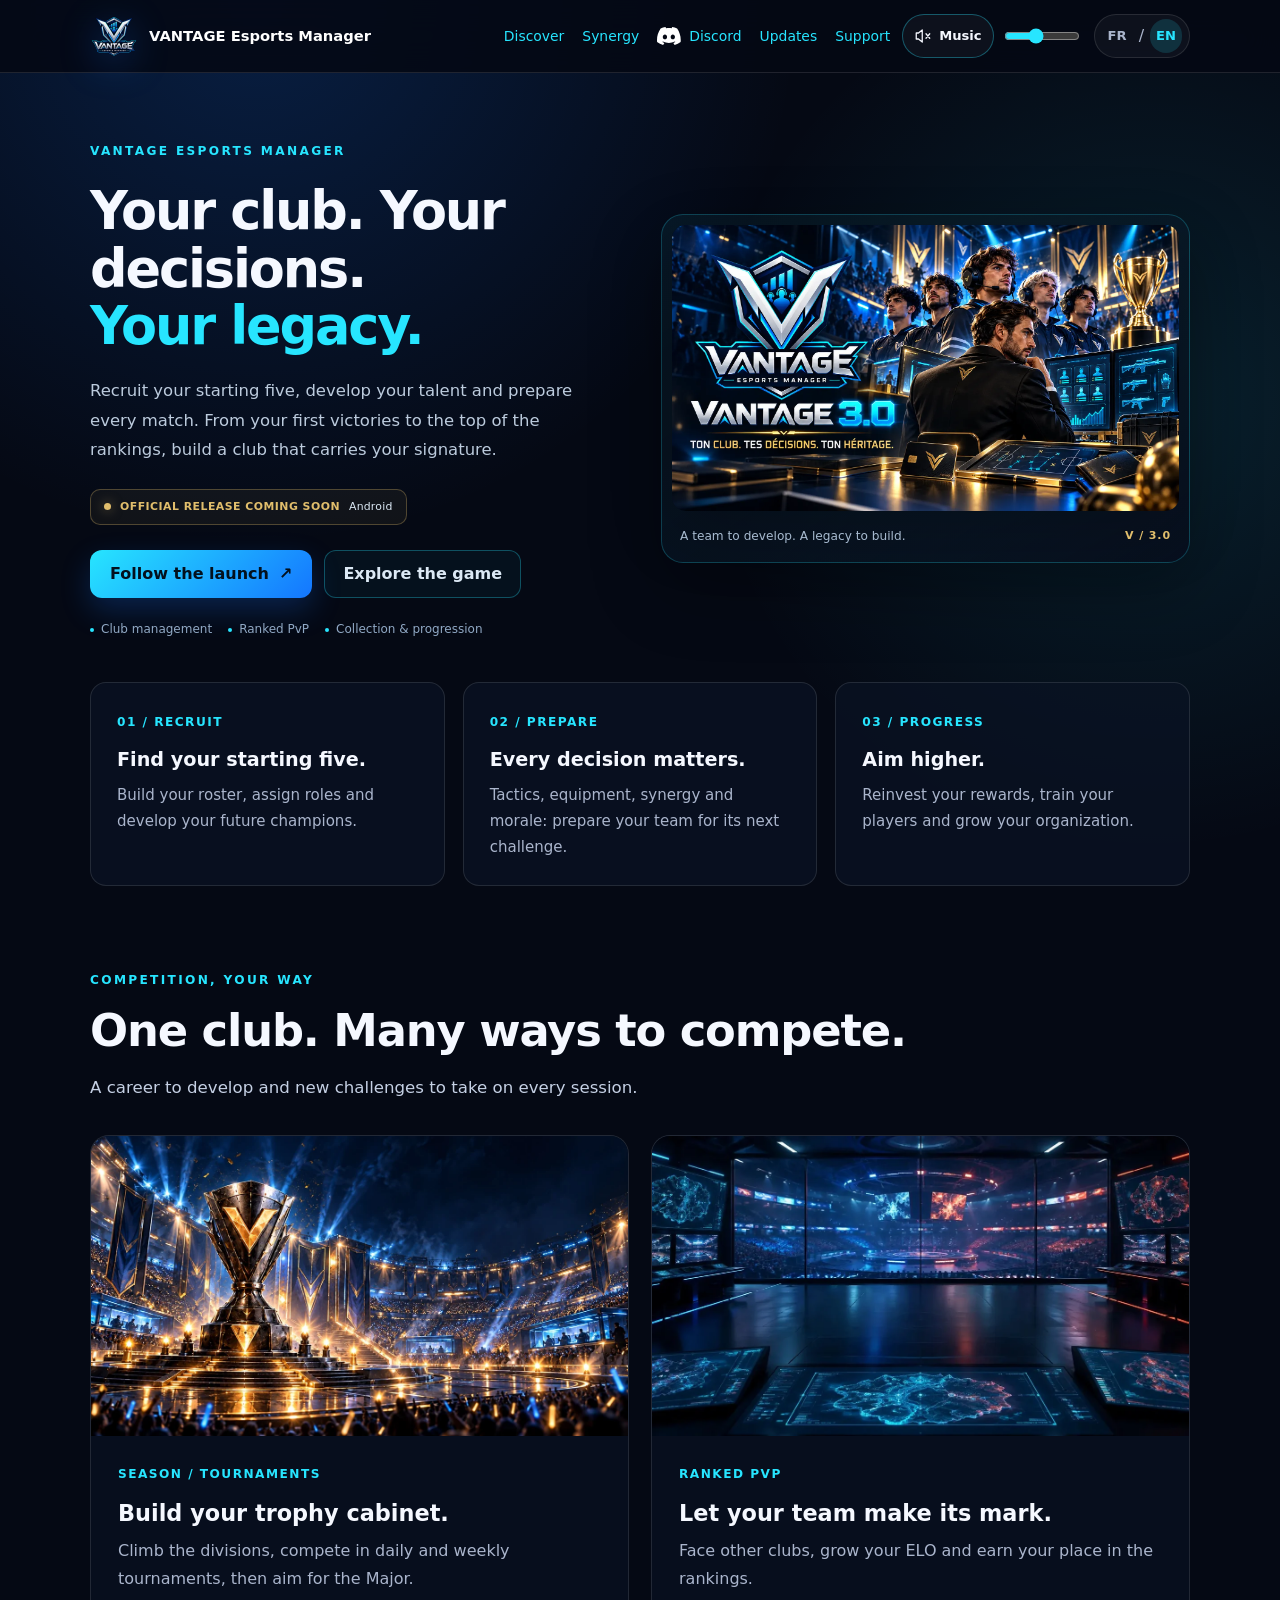
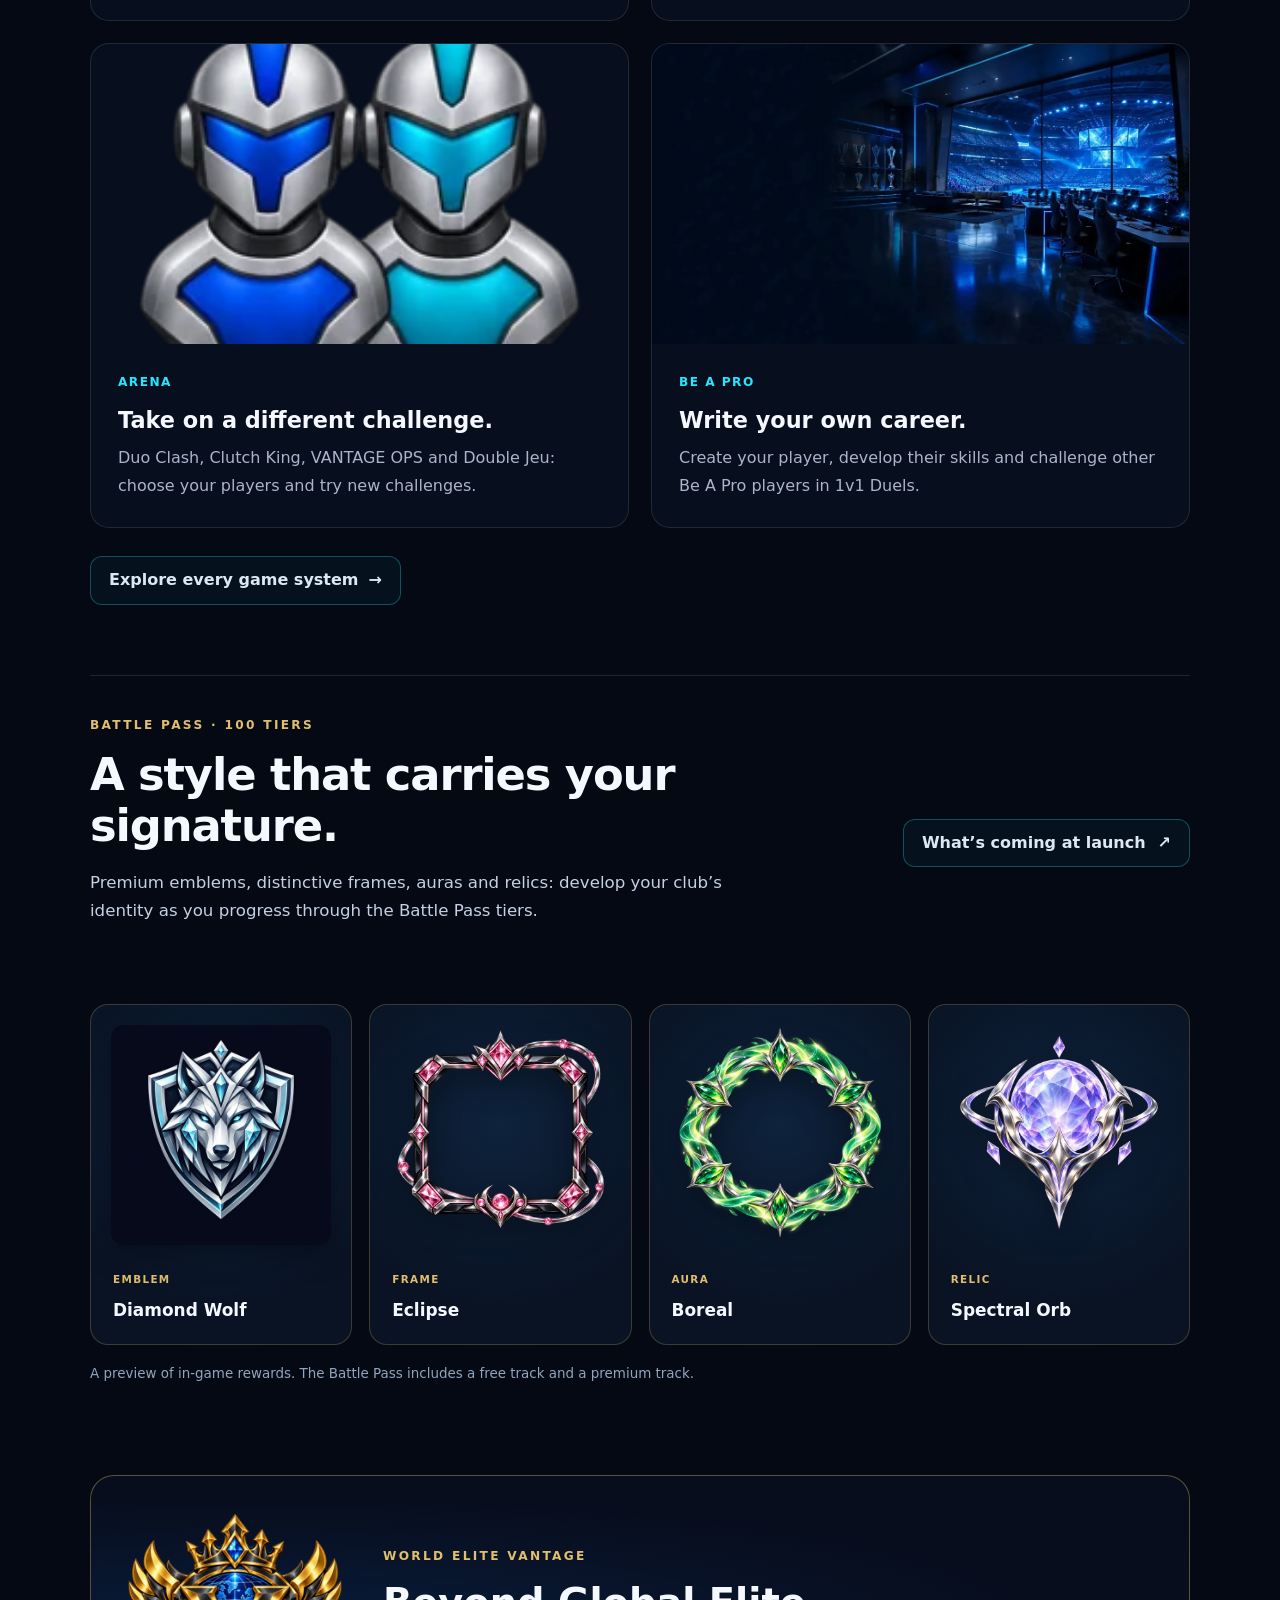
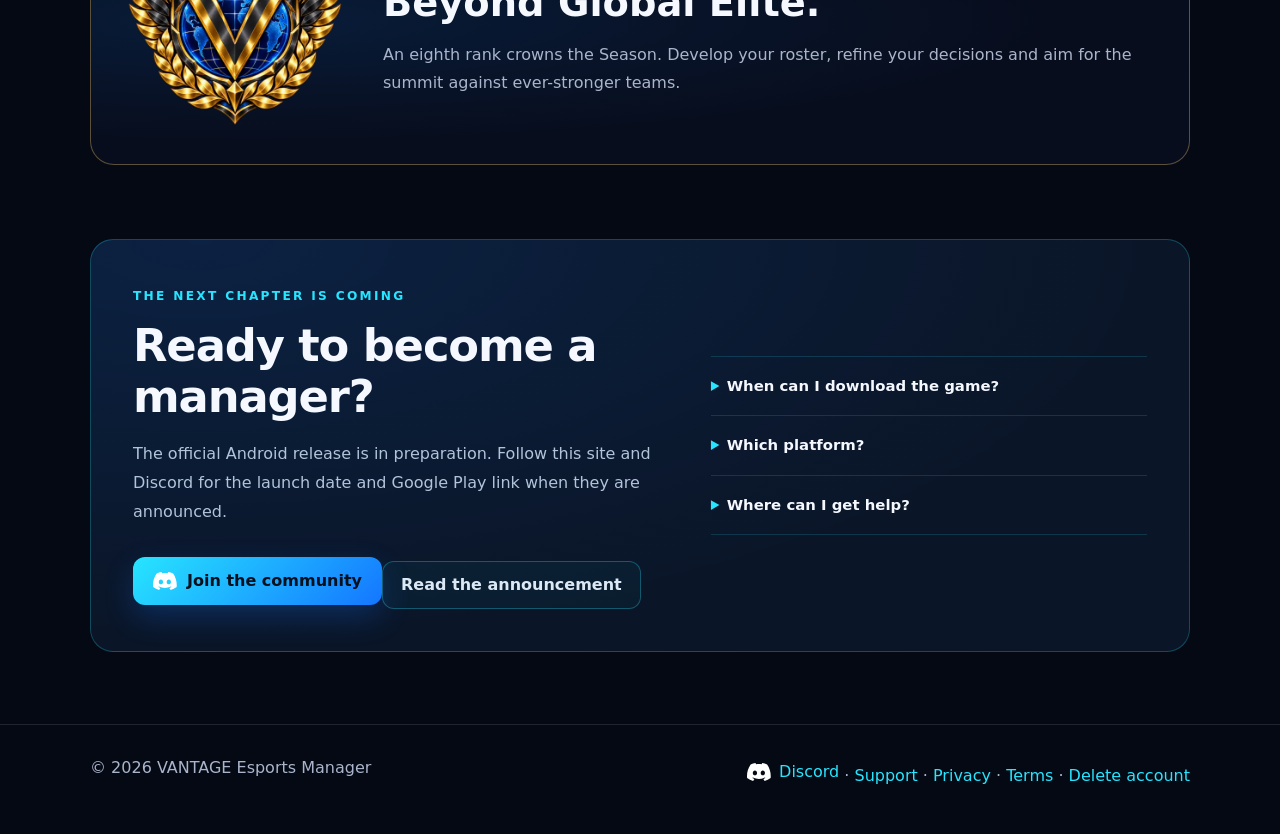
==== commit 6c177d8f: "Prepare the public VANTAGE Android launch presentation Refresh the bilingual home page with game mod" ====
--- a/index.html
+++ b/index.html
@@ -2,17 +2,17 @@
 <html lang="fr">
 <head>
 <meta charset="utf-8"><meta name="viewport" content="width=device-width,initial-scale=1">
-<title data-title-fr="VANTAGE 3.0 — Ton club. Tes décisions. Ton héritage." data-title-en="VANTAGE 3.0 — Your club. Your decisions. Your legacy.">VANTAGE 3.0 — Ton club. Tes décisions. Ton héritage.</title>
-<meta name="description" content="Découvre VANTAGE Esports Manager sur Android : club, recrutement, tactiques, Saison, PvP, Arena, Vault, Be A Pro et banque. Présentation du chapitre 3.0." data-description-en="Discover VANTAGE Esports Manager on Android: club, recruitment, tactics, Season, PvP, Arena, Vault, Be A Pro and bank. Explore the 3.0 chapter.">
+<title data-title-fr="VANTAGE Esports Manager — Ton club. Tes décisions. Ton héritage." data-title-en="VANTAGE Esports Manager — Your club. Your decisions. Your legacy.">VANTAGE Esports Manager — Ton club. Tes décisions. Ton héritage.</title>
+<meta name="description" content="La sortie officielle de VANTAGE Esports Manager approche sur Android. Recrute ton équipe, prépare tes tactiques et vise les sommets en Saison, PvP et Arena." data-description-en="The official VANTAGE Esports Manager Android release is coming soon. Recruit your team, prepare tactics and aim for the summit in Season, PvP and Arena.">
 <link rel="canonical" href="https://vantageesportsmanager.xyz/">
-<meta property="og:title" content="VANTAGE 3.0 — Ton club. Tes décisions. Ton héritage.">
-<meta property="og:description" content="Construis ton club esport, développe tes talents et vise World Elite Vantage. Découvre les systèmes du jeu et le chapitre 3.0.">
+<meta property="og:title" content="VANTAGE Esports Manager — Ton club. Tes décisions. Ton héritage.">
+<meta property="og:description" content="La sortie officielle approche. Bâtis ton club esport, développe tes talents et vise World Elite Vantage sur Android.">
 <meta property="og:type" content="website">
 <meta property="og:url" content="https://vantageesportsmanager.xyz/">
 <meta property="og:image" content="https://vantageesportsmanager.xyz/assets/vantage-3-0-public.png">
 <meta property="og:image:width" content="1672"><meta property="og:image:height" content="941"><meta name="twitter:card" content="summary_large_image">
 <meta name="theme-color" content="#050914">
-<link rel="stylesheet" href="/assets/style.css?v=300-public-20261005">
+<link rel="stylesheet" href="/assets/style.css?v=launch-20261007">
 <script defer src="/assets/lang.js?v=211-20261003-academy"></script>
 <link rel="icon" href="/assets/vantage-logo.webp" type="image/webp">
 <link rel="preload" as="image" href="/assets/vantage-3-0-public.webp" type="image/webp">
@@ -33,8 +33,51 @@
 <div class="lang-switch" role="group" aria-label="Langue" data-label-fr="Langue" data-label-en="Language"><button type="button" data-lang="fr" aria-label="Français">FR</button><span aria-hidden="true">/</span><button type="button" data-lang="en" aria-label="English">EN</button></div>
 </div></div></header>
 <main id="main-content" tabindex="-1">
-<section class="hero wrap home-hero public-hero">
-<div class="home-hero-copy"><span class="eyebrow">VANTAGE ESPORTS MANAGER · ANDROID</span><h1 class="fr">Ton club. Tes décisions.<br><span>Ton héritage.</span></h1><h1 class="en">Your club. Your decisions.<br><span>Your legacy.</span></h1><p class="fr">Bâtis ton club esport, recrute ton cinq, prépare tes tactiques et vise les sommets. VANTAGE relie la gestion, la compétition et la collection dans une carrière qui grandit avec tes choix.</p><p class="en">Build your esports club, recruit your five, prepare tactics and aim for the summit. VANTAGE connects management, competition and collecting in a career shaped by your decisions.</p><div class="release-strip"><span class="release-dot" aria-hidden="true"></span><strong>VANTAGE 3.0</strong><span class="fr">Test fermé Android</span><span class="en">Android closed testing</span></div><div class="hero-actions"><a class="primary-btn" href="#systems"><span class="fr">Découvrir les systèmes</span><span class="en">Explore the systems</span></a><a class="discord-link secondary-btn discord-btn" href="/community/"><img class="discord-logo" src="/assets/discord-symbol-white.svg" width="24" height="18" alt="" aria-hidden="true">Discord <span aria-hidden="true">↗</span></a></div></div>
-<div class="home-hero-art"><figure class="app-visual launch-poster"><img src="/assets/vantage-3-0-public.webp" width="1672" height="941" alt="VANTAGE 3.0 : le manager, son équipe et le logo officiel dans une arène esport" data-alt-fr="VANTAGE 3.0 : le manager, son équipe et le logo officiel dans une arène esport" data-alt-en="VANTAGE 3.0: the manager, their team and the official logo in an esports arena" fetchpriority="high" decoding="async"></figure></div></section><section class="wrap home-news"><div class="black-banner"><div><span class="kicker"><span class="fr">NOUVEAU · 5 OCTOBRE 2026</span><span class="en">NEW · OCTOBER 5, 2026</span></span><h3 class="fr">Mise à jour premium : moments forts, boutique refaite, Black +100 %.</h3><h3 class="en">Premium update: match highlights, new shop, Black +100%.</h3><p class="fr">Des bandeaux de match plus lisibles, une boutique et des onglets plus fluides, des raccourcis « + » et une carte Black qui double ton plafond de crédit.</p><p class="en">Clearer match banners, a smoother shop and tabs, “+” shortcuts and a Black card that doubles your credit limit.</p></div><a class="secondary-btn" href="/updates/#premium-update"><span class="fr">Voir les nouveautés</span><span class="en">See what’s new</span><span aria-hidden="true">↗</span></a></div></section><section class="wrap discover-section public-systems" id="systems"><div class="section-heading"><span class="kicker">VANTAGE ESPORTS MANAGER</span><h2 class="fr">Tout un club entre tes mains.</h2><h2 class="en">A whole club in your hands.</h2><p class="fr">Un jeu de gestion esport sur Android : tu construis l’organisation, prépares les matchs et réinvestis tes récompenses dans la progression de ton équipe.</p><p class="en">An esports management game on Android: build the organization, prepare matches and reinvest rewards into your team’s development.</p></div><div class="update-grid public-systems-grid"><article><span class="feature-index">01</span><h3 class="fr">Le club et ton cinq</h3><h3 class="en">Your club and starting five</h3><p class="fr">Crée ton identité, recrute tes joueurs et compose ton équipe titulaire. Attribue les rôles Entry, IGL, Support, AWPer et Lurk ; prépare aussi ta relève dans le club école.</p><p class="en">Create your identity, recruit players and choose your starting lineup. Assign Entry, IGL, Support, AWPer and Lurk roles, and develop future talent in the academy.</p></article><article><span class="feature-index">02</span><h3 class="fr">Préparer la victoire</h3><h3 class="en">Prepare to win</h3><p class="fr">Choisis tes tactiques et tes équipements. La synergie, la forme et le moral comptent, tout comme le coach, le psychologue et le préparateur sportif. Suis ensuite les événements du match en direct.</p><p class="en">Choose tactics and equipment. Synergy, form and morale matter, alongside your coach, psychologist and performance staff. Then follow the live match events.</p></article><article><span class="feature-index">03</span><h3 class="fr">Développer tes talents</h3><h3 class="en">Develop your talent</h3><p class="fr">Utilise tes tickets pour entraîner les statistiques de tes joueurs. Recrute des Superstars avec les Éclats gagnés en jeu. Crée aussi ton Be A Pro, développe ses compétences et dispute des Duels 1v1.</p><p class="en">Use tickets to train player stats. Recruit Superstars with Shards earned in game. Create your Be A Pro, develop their skills and compete in 1v1 Duels.</p></article><article><span class="feature-index">04</span><h3 class="fr">Saison, PvP et Major</h3><h3 class="en">Season, PvP and Major</h3><p class="fr">Monte les divisions de la Saison, affronte d’autres clubs en PvP classé et fais évoluer ton ELO. Les tournois quotidiens, hebdomadaires et le Major donnent de nouveaux objectifs à ton équipe.</p><p class="en">Climb Season divisions, face other clubs in ranked PvP and grow your ELO. Daily and weekly tournaments and the Major give your team new goals.</p></article><article><span class="feature-index">05</span><h3 class="fr">Les défis de l’Arena</h3><h3 class="en">Arena challenges</h3><p class="fr">Choisis ton duo pour Duo Clash en 2v2, tente le parcours 1v1 à 1v5 de Clutch King, envoie trois joueurs dans VANTAGE OPS et prépare l’opération Double Jeu sur Italy. Gagne des Arena Points et choisis tes récompenses.</p><p class="en">Choose a pair for 2v2 Duo Clash, attempt Clutch King’s 1v1-to-1v5 ladder, send three players into VANTAGE OPS and prepare Double Jeu on Italy. Earn Arena Points and choose rewards.</p></article><article><span class="feature-index">06</span><h3 class="fr">Vault, inventaire et style</h3><h3 class="en">Vault, inventory and style</h3><p class="fr">Collectionne les skins d’armes, gants et couteaux, puis équipe tes joueurs. Dans Vault Hunt, remplis tes objectifs pour gagner du Vault Intel et obtenir des Vault Cache. Logos, cadres et auras donnent une identité à ton club.</p><p class="en">Collect weapon, glove and knife skins and equip your players. Complete Vault Hunt objectives to earn Vault Intel and obtain Vault Cache. Logos, frames and auras give your club its identity.</p></article><article><span class="feature-index">07</span><h3 class="fr">Finance et contrats</h3><h3 class="en">Finance and contracts</h3><p class="fr">Gère ta trésorerie, tes dépenses et les contrats du conseil. La banque propose un crédit selon ton prestige et ton historique de remboursement : chaque ambition doit aussi tenir dans ton budget. Toute cette économie utilise la monnaie du jeu.</p><p class="en">Manage cash, spending and council contracts. Bank credit follows your prestige and repayment history: every ambition must fit your budget. This economy uses in-game currency.</p></article><article><span class="feature-index">08</span><h3 class="fr">Des objectifs à chaque session</h3><h3 class="en">Goals for every session</h3><p class="fr">Le Battle Pass, les récompenses de connexion et les missions entretiennent ta progression. Consulte les statistiques de ton club, ajuste tes choix et reviens avec un plan pour le prochain match.</p><p class="en">The Battle Pass, login rewards and missions keep progression moving. Review club stats, adjust your decisions and return with a plan for the next match.</p></article></div></section><section class="wrap discover-section update-section launch-section" id="update-300"><div class="section-heading"><span class="kicker"><span class="fr">LE CHAPITRE 3.0</span><span class="en">THE 3.0 CHAPTER</span></span><h2 class="fr">Plus haut. Plus loin. Plus de décisions.</h2><h2 class="en">Higher. Further. More decisions.</h2></div><div class="update-grid launch-grid"><article><span class="feature-index">01</span><h3 class="fr">Banque et VANTAGE Black</h3><h3 class="en">Bank and VANTAGE Black</h3><p class="fr">Débloque de 1 à 5 millions de crédit selon ton prestige et tes paiements. Rembourse chaque semaine, anticipe les intérêts et gère le risque de faillite. La carte Black permanente double ton plafond débloqué (+100 %) ; elle conserve les mêmes règles de remboursement.</p><p class="en">Unlock credit from 1 to 5 million through prestige and repayments. Pay weekly, plan for interest and manage bankruptcy risk. The permanent Black card doubles your unlocked limit (+100%), under the same repayment rules.</p></article><article><span class="feature-index">02</span><h3 class="fr">La révélation Superstar</h3><h3 class="en">The Superstar reveal</h3><p class="fr">Les nouvelles Superstars recrutées avec des Éclats sont révélées entre 100 et 200 OVR. Leur progression continue ensuite avec les tickets. Les Superstars déjà possédées gardent leurs statistiques.</p><p class="en">New Superstars recruited with Shards are revealed between 100 and 200 OVR. Their progression continues with tickets. Already-owned Superstars retain their stats.</p></article><article><span class="feature-index">03</span><h3 class="fr">Entraînement sans plafond</h3><h3 class="en">Uncapped training</h3><p class="fr">Dépasse 100, puis 200, avec tes tickets d’entraînement. Les coûts montent avec les statistiques et les bénéfices en match restent progressifs : la tactique, le moral et la synergie continuent de compter.</p><p class="en">Pass 100, then 200, using training tickets. Costs rise with stats and match benefits remain gradual: tactics, morale and synergy still matter.</p></article></div><div class="hero-actions public-actions"><a class="primary-btn" href="/updates/#bank"><span class="fr">Comprendre les règles de la 3.0</span><span class="en">Understand the 3.0 rules</span></a></div></section><section class="wrap public-world" id="world-elite"><img src="/assets/app/world-elite.webp" width="512" height="512" alt="Emblème World Elite Vantage, noir, or et bleu" data-alt-fr="Emblème World Elite Vantage, noir, or et bleu" data-alt-en="World Elite Vantage emblem in black, gold and blue" loading="lazy" decoding="async"><div><span class="kicker">WORLD ELITE VANTAGE</span><h2 class="fr">Au-delà de Global Elite.</h2><h2 class="en">Beyond Global Elite.</h2><p class="fr">Un huitième rang couronne la Saison. World Elite Vantage t’oppose à des équipes encore plus fortes, avec des récompenses adaptées à ce nouveau sommet. Les emblèmes premium rendent ton rang visible et donnent du prestige à ton club.</p><p class="en">An eighth rank crowns the Season. World Elite Vantage brings stronger opponents and rewards suited to the new summit. Premium emblems display your rank and add prestige to your club.</p></div></section><section class="wrap community-home"><div><span class="kicker">VANTAGE · DISCORD</span><h2 class="fr">Le prochain grand club commence avec toi.</h2><h2 class="en">The next great club starts with you.</h2><p class="fr">Suis les mises à jour publiques, échange avec les managers et partage tes idées. Découvre le jeu en détail et rejoins la communauté qui fait grandir VANTAGE.</p><p class="en">Follow public updates, meet other managers and share ideas. Explore the game in detail and join the community helping VANTAGE grow.</p></div><a class="discord-link primary-btn" href="/community/"><img class="discord-logo" src="/assets/discord-symbol-white.svg" width="24" height="18" alt="" aria-hidden="true"><span class="fr">Rejoindre la communauté</span><span class="en">Join the community</span></a></section></main>
+<section class="hero wrap home-hero official-hero">
+  <div class="home-hero-copy">
+    <span class="eyebrow">VANTAGE ESPORTS MANAGER</span>
+    <h1><span class="fr">Ton club. Tes décisions.<br><em>Ton héritage.</em></span><span class="en">Your club. Your decisions.<br><em>Your legacy.</em></span></h1>
+    <p class="fr">Recrute ton cinq, développe tes talents et prépare chaque match. De tes premières victoires aux sommets du classement, construis le club qui portera ta signature.</p>
+    <p class="en">Recruit your starting five, develop your talent and prepare every match. From your first victories to the top of the rankings, build a club that carries your signature.</p>
+    <div class="release-strip launch-status"><span class="release-dot" aria-hidden="true"></span><strong><span class="fr">SORTIE OFFICIELLE PROCHAINE</span><span class="en">OFFICIAL RELEASE COMING SOON</span></strong><span>Android</span></div>
+    <div class="hero-actions"><a class="primary-btn" href="#lancement"><span class="fr">Suivre la sortie</span><span class="en">Follow the launch</span><span aria-hidden="true">↗</span></a><a class="secondary-btn" href="/discover/"><span class="fr">Découvrir le jeu</span><span class="en">Explore the game</span></a></div>
+    <ul class="launch-tags"><li><span class="fr">Gestion de club</span><span class="en">Club management</span></li><li><span class="fr">PvP classé</span><span class="en">Ranked PvP</span></li><li><span class="fr">Collection &amp; progression</span><span class="en">Collection &amp; progression</span></li></ul>
+  </div>
+  <div class="home-hero-art official-art"><figure class="app-visual launch-poster"><img src="/assets/vantage-3-0-public.webp" width="1672" height="941" alt="L’univers VANTAGE : le manager, son équipe et le trophée dans une arène esport" data-alt-fr="L’univers VANTAGE : le manager, son équipe et le trophée dans une arène esport" data-alt-en="The VANTAGE world: a manager, their team and a trophy in an esports arena" fetchpriority="high" decoding="async"></figure><div class="art-caption"><span class="fr">Une équipe à développer. Un héritage à bâtir.</span><span class="en">A team to develop. A legacy to build.</span><span class="art-mark" aria-hidden="true">V / 3.0</span></div></div>
+</section>
+<section class="wrap launch-pillars" aria-labelledby="pillars-title">
+  <h2 id="pillars-title" class="visually-hidden"><span class="fr">Les décisions qui font ton club</span><span class="en">The decisions that shape your club</span></h2>
+  <article><span class="feature-index">01 / <span class="fr">RECRUTER</span><span class="en">RECRUIT</span></span><h3><span class="fr">Trouve ton cinq.</span><span class="en">Find your starting five.</span></h3><p><span class="fr">Compose ton effectif, attribue les rôles et développe tes futurs champions.</span><span class="en">Build your roster, assign roles and develop your future champions.</span></p></article>
+  <article><span class="feature-index">02 / <span class="fr">PRÉPARER</span><span class="en">PREPARE</span></span><h3><span class="fr">Chaque choix compte.</span><span class="en">Every decision matters.</span></h3><p><span class="fr">Tactiques, équipement, synergie et moral : prépare ton équipe pour le prochain défi.</span><span class="en">Tactics, equipment, synergy and morale: prepare your team for its next challenge.</span></p></article>
+  <article><span class="feature-index">03 / <span class="fr">PROGRESSER</span><span class="en">PROGRESS</span></span><h3><span class="fr">Vise plus haut.</span><span class="en">Aim higher.</span></h3><p><span class="fr">Réinvestis tes récompenses, entraîne tes joueurs et fais grandir ton organisation.</span><span class="en">Reinvest your rewards, train your players and grow your organization.</span></p></article>
+</section>
+<section class="wrap discover-section official-modes" id="systems">
+  <div class="section-heading"><span class="kicker"><span class="fr">LA COMPÉTITION, À TA FAÇON</span><span class="en">COMPETITION, YOUR WAY</span></span><h2><span class="fr">Un club. Plusieurs terrains de jeu.</span><span class="en">One club. Many ways to compete.</span></h2><p><span class="fr">Une carrière à faire grandir et des défis à relever à chaque session.</span><span class="en">A career to develop and new challenges to take on every session.</span></p></div>
+  <div class="launch-mode-grid">
+    <article class="launch-mode"><img src="/assets/app/major.webp" width="1200" height="671" alt="Arène de compétition VANTAGE" data-alt-fr="Arène de compétition VANTAGE" data-alt-en="VANTAGE competition arena" loading="lazy" decoding="async"><div><span class="feature-index"><span class="fr">SAISON / TOURNOIS</span><span class="en">SEASON / TOURNAMENTS</span></span><h3><span class="fr">Bâtis ton palmarès.</span><span class="en">Build your trophy cabinet.</span></h3><p><span class="fr">Monte les divisions, dispute les tournois quotidiens et hebdomadaires, puis vise le Major.</span><span class="en">Climb the divisions, compete in daily and weekly tournaments, then aim for the Major.</span></p></div></article>
+    <article class="launch-mode"><img src="/assets/app/match.webp" width="1200" height="671" alt="Préparation tactique d’un match VANTAGE" data-alt-fr="Préparation tactique d’un match VANTAGE" data-alt-en="Tactical preparation for a VANTAGE match" loading="lazy" decoding="async"><div><span class="feature-index"><span class="fr">PVP CLASSÉ</span><span class="en">RANKED PVP</span></span><h3><span class="fr">Fais parler ton équipe.</span><span class="en">Let your team make its mark.</span></h3><p><span class="fr">Affronte d’autres clubs, fais évoluer ton ELO et trouve ta place dans le classement.</span><span class="en">Face other clubs, grow your ELO and earn your place in the rankings.</span></p></div></article>
+    <article class="launch-mode"><img src="/assets/app/duo-clash.webp" width="1200" height="671" alt="Le duo de VANTAGE dans l’Arena" data-alt-fr="Le duo de VANTAGE dans l’Arena" data-alt-en="A VANTAGE duo in the Arena" loading="lazy" decoding="async"><div><span class="feature-index">ARENA</span><h3><span class="fr">Change de défi.</span><span class="en">Take on a different challenge.</span></h3><p><span class="fr">Duo Clash, Clutch King, VANTAGE OPS et Double Jeu : choisis tes joueurs et tente de nouveaux parcours.</span><span class="en">Duo Clash, Clutch King, VANTAGE OPS and Double Jeu: choose your players and try new challenges.</span></p></div></article>
+    <article class="launch-mode"><img src="/assets/app/club.webp" width="1200" height="671" alt="La salle du club VANTAGE" data-alt-fr="La salle du club VANTAGE" data-alt-en="The VANTAGE club room" loading="lazy" decoding="async"><div><span class="feature-index">BE A PRO</span><h3><span class="fr">Écris ta propre carrière.</span><span class="en">Write your own career.</span></h3><p><span class="fr">Crée ton joueur, développe ses compétences et défie d’autres Be A Pro dans les Duels 1v1.</span><span class="en">Create your player, develop their skills and challenge other Be A Pro players in 1v1 Duels.</span></p></div></article>
+  </div><div class="public-actions"><a class="secondary-btn" href="/discover/"><span class="fr">Explorer tous les systèmes du jeu</span><span class="en">Explore every game system</span><span aria-hidden="true">→</span></a></div>
+</section>
+<section class="wrap discover-section launch-collection" id="update-300">
+  <div class="collection-heading"><div class="section-heading"><span class="kicker">BATTLE PASS · <span class="fr">100 PALIERS</span><span class="en">100 TIERS</span></span><h2><span class="fr">Un style qui porte ta signature.</span><span class="en">A style that carries your signature.</span></h2><p><span class="fr">Emblèmes premium, cadres distinctifs, auras et reliques : fais évoluer l’identité de ton club au fil des paliers du Battle Pass.</span><span class="en">Premium emblems, distinctive frames, auras and relics: develop your club’s identity as you progress through the Battle Pass tiers.</span></p></div><a class="secondary-btn" href="/updates/#lancement"><span class="fr">Les nouveautés du lancement</span><span class="en">What’s coming at launch</span><span aria-hidden="true">↗</span></a></div>
+  <div class="collection-grid">
+    <figure class="collection-card"><div class="collection-art"><img src="/assets/rewards/wolf-diamond.webp" width="512" height="512" alt="Emblème Loup diamant du Battle Pass" data-alt-fr="Emblème Loup diamant du Battle Pass" data-alt-en="Diamond Wolf Battle Pass emblem" loading="lazy" decoding="async"></div><figcaption><span class="collection-type"><span class="fr">EMBLÈME</span><span class="en">EMBLEM</span></span><h3><span class="fr">Loup diamant</span><span class="en">Diamond Wolf</span></h3></figcaption></figure>
+    <figure class="collection-card"><div class="collection-art"><img src="/assets/rewards/frame-eclipse.webp" width="640" height="640" alt="Cadre Éclipse du Battle Pass" data-alt-fr="Cadre Éclipse du Battle Pass" data-alt-en="Eclipse Battle Pass frame" loading="lazy" decoding="async"></div><figcaption><span class="collection-type"><span class="fr">CADRE</span><span class="en">FRAME</span></span><h3><span class="fr">Éclipse</span><span class="en">Eclipse</span></h3></figcaption></figure>
+    <figure class="collection-card"><div class="collection-art"><img src="/assets/rewards/aura-boreal.webp" width="640" height="640" alt="Aura Boréale du Battle Pass" data-alt-fr="Aura Boréale du Battle Pass" data-alt-en="Boreal Battle Pass aura" loading="lazy" decoding="async"></div><figcaption><span class="collection-type">AURA</span><h3><span class="fr">Boréale</span><span class="en">Boreal</span></h3></figcaption></figure>
+    <figure class="collection-card"><div class="collection-art"><img src="/assets/rewards/relic-spectral.webp" width="640" height="640" alt="Relique Orbe spectral du Battle Pass" data-alt-fr="Relique Orbe spectral du Battle Pass" data-alt-en="Spectral Orb Battle Pass relic" loading="lazy" decoding="async"></div><figcaption><span class="collection-type"><span class="fr">RELIQUE</span><span class="en">RELIC</span></span><h3><span class="fr">Orbe spectral</span><span class="en">Spectral Orb</span></h3></figcaption></figure>
+  </div><p class="collection-note"><span class="fr">Aperçu des récompenses du jeu. Le Battle Pass comprend un parcours gratuit et un parcours premium.</span><span class="en">A preview of in-game rewards. The Battle Pass includes a free track and a premium track.</span></p>
+</section>
+<section class="wrap public-world" id="world-elite"><img src="/assets/app/world-elite.webp" width="512" height="512" alt="Emblème World Elite Vantage" data-alt-fr="Emblème World Elite Vantage" data-alt-en="World Elite Vantage emblem" loading="lazy" decoding="async"><div><span class="kicker">WORLD ELITE VANTAGE</span><h2><span class="fr">Au-delà de Global Elite.</span><span class="en">Beyond Global Elite.</span></h2><p><span class="fr">Un huitième rang couronne la Saison. Développe ton effectif, affine tes choix et vise le sommet face à des équipes toujours plus fortes.</span><span class="en">An eighth rank crowns the Season. Develop your roster, refine your decisions and aim for the summit against ever-stronger teams.</span></p></div></section>
+<section class="wrap official-launch" id="lancement" aria-labelledby="launch-title">
+  <div class="official-launch-copy"><span class="kicker"><span class="fr">LE PROCHAIN CHAPITRE APPROCHE</span><span class="en">THE NEXT CHAPTER IS COMING</span></span><h2 id="launch-title"><span class="fr">Prêt à devenir manager?</span><span class="en">Ready to become a manager?</span></h2><p><span class="fr">La sortie officielle sur Android se prépare. Retrouve ici et sur Discord la date de lancement et le lien Google Play dès leur annonce.</span><span class="en">The official Android release is in preparation. Follow this site and Discord for the launch date and Google Play link when they are announced.</span></p><div class="hero-actions"><a class="discord-link primary-btn" href="/community/"><img class="discord-logo" src="/assets/discord-symbol-white.svg" width="24" height="18" alt="" aria-hidden="true"><span class="fr">Rejoindre la communauté</span><span class="en">Join the community</span></a><a class="secondary-btn" href="/updates/#lancement"><span class="fr">Lire l’annonce</span><span class="en">Read the announcement</span></a></div></div>
+  <div class="launch-questions">
+    <details><summary><span class="fr">Quand pourrai-je télécharger le jeu?</span><span class="en">When can I download the game?</span></summary><p><span class="fr">Les dernières vérifications sont en cours. La date de sortie et le lien de téléchargement Google Play seront publiés ici et sur Discord.</span><span class="en">Final checks are underway. The release date and Google Play download link will be published here and on Discord.</span></p></details>
+    <details><summary><span class="fr">Sur quelle plateforme?</span><span class="en">Which platform?</span></summary><p><span class="fr">Le lancement se prépare sur Android, avec une distribution via Google Play.</span><span class="en">The launch is being prepared for Android, with distribution through Google Play.</span></p></details>
+    <details><summary><span class="fr">Où obtenir de l’aide?</span><span class="en">Where can I get help?</span></summary><p><span class="fr">Consulte le <a href="/support/">support officiel</a> pour ton compte, ta progression ou tes achats. La <a href="/privacy/">politique de confidentialité</a> et la <a href="/delete-account/">demande de suppression de compte</a> sont accessibles sur le site.</span><span class="en">Visit <a href="/support/">official support</a> for your account, progression or purchases. The <a href="/privacy/">privacy policy</a> and <a href="/delete-account/">account deletion request</a> are available on this site.</span></p></details>
+  </div>
+</section>
+</main>
 <footer><div class="wrap foot"><span>© 2026 VANTAGE Esports Manager</span><span><a href="/community/" class="discord-link"><img class="discord-logo" src="/assets/discord-symbol-white.svg" width="24" height="18" alt="" aria-hidden="true">Discord</a> · <a href="/support/">Support</a> · <a href="/privacy/"><span class="fr">Confidentialité</span><span class="en">Privacy</span></a> · <a href="/terms/"><span class="fr">Conditions</span><span class="en">Terms</span></a> · <a href="/delete-account/"><span class="fr">Suppression de compte</span><span class="en">Delete account</span></a></span></div></footer>
 </body></html>
--- a/assets/style.css
+++ b/assets/style.css
@@ -231,3 +231,68 @@
 /* Public game presentation: preserve artwork, readable system cards and premium rank. */
 .public-hero{grid-template-columns:1fr;padding-top:62px;gap:36px}.public-hero .home-hero-copy{max-width:920px}.public-hero h1{font-size:clamp(2.6rem,5.8vw,5.1rem);max-width:900px}.public-hero h1 span{color:var(--cyan)}.public-hero p{max-width:790px}.public-hero .home-hero-art{width:100%}.public-hero .launch-poster{width:100%;margin:0}.public-systems{padding-top:42px}.public-systems-grid{grid-template-columns:repeat(2,minmax(0,1fr))}.public-systems-grid article{padding:28px}.public-systems-grid h3{font-size:1.3rem}.public-systems-grid p{line-height:1.75}.public-world{display:grid;grid-template-columns:220px minmax(0,1fr);align-items:center;gap:38px;margin-top:20px;margin-bottom:74px;padding:34px;border:1px solid rgba(225,190,108,.38);border-radius:24px;background:radial-gradient(ellipse at 15% 50%,rgba(21,125,255,.13),transparent 60%),rgba(8,15,30,.9)}.public-world img{display:block;width:100%;height:auto;object-fit:contain}.public-world .kicker{color:#e1be6c}.public-world h2{font-size:clamp(1.8rem,3vw,2.8rem);line-height:1.15;margin:12px 0 16px}.public-world p{color:var(--muted);line-height:1.75;margin:0}.public-announcement{padding-top:62px;padding-bottom:20px}.public-announcement h1{font-size:clamp(2.4rem,5vw,4.3rem);line-height:1.08;letter-spacing:-.035em;max-width:900px;margin:16px 0 22px}.public-announcement>p{max-width:760px;font-size:1.08rem;line-height:1.75;color:var(--muted)}.public-announcement .launch-poster{margin-top:30px}.public-actions{margin-top:28px}.discover-hero+.launch-poster{width:min(var(--max),calc(100% - 44px));margin:0 auto 36px}.launch-poster img{display:block;width:100%;height:auto;object-fit:contain}
 @media(max-width:760px){.public-hero{padding-top:38px;gap:26px}.public-systems-grid{grid-template-columns:1fr}.public-systems-grid article{padding:23px}.public-world{grid-template-columns:1fr;text-align:center;gap:18px;padding:25px;margin-bottom:48px}.public-world img{width:170px;margin:0 auto}.public-announcement{padding-top:38px}.public-announcement h1{font-size:clamp(2.2rem,9.5vw,3.4rem)}.discover-hero+.launch-poster{width:calc(100% - 36px)}}
+
+/* Public launch presentation. Availability stays forthcoming until confirmed. */
+.visually-hidden{position:absolute;width:1px;height:1px;padding:0;margin:-1px;overflow:hidden;clip-path:inset(50%);white-space:nowrap;border:0}
+.official-hero{grid-template-columns:minmax(0,1fr) minmax(0,1fr);gap:42px;padding-top:64px;padding-bottom:42px}
+.official-hero h1{font-size:clamp(2.6rem,4.1vw,3.7rem);line-height:1.09;letter-spacing:-.04em;margin:19px 0 22px}
+.official-hero h1 em{font-style:normal;color:var(--cyan)}
+.official-hero p{font-size:1.03rem;line-height:1.8;color:#bccbdd}
+.official-hero .hero-actions,.official-launch .hero-actions{gap:12px}
+.official-hero .primary-btn,.official-launch .primary-btn{gap:10px}
+.launch-status{margin-top:23px;border-color:rgba(225,190,108,.3);background:rgba(225,190,108,.055);border-radius:10px;font-size:.68rem;justify-content:flex-start}
+.launch-status strong{color:#e1be6c;letter-spacing:.045em}
+.launch-status .release-dot{background:#e1be6c;box-shadow:0 0 12px rgba(225,190,108,.5)}
+.launch-tags{display:flex;flex-wrap:wrap;gap:8px 16px;list-style:none;padding:0;margin:22px 0 0;color:#91a9c5;font-size:.75rem}
+.launch-tags li{display:flex;align-items:center;gap:7px}
+.launch-tags li::before{content:"";width:4px;height:4px;border-radius:50%;background:var(--cyan)}
+.official-art{min-width:0;padding:10px;border:1px solid rgba(39,229,255,.23);border-radius:22px;background:linear-gradient(145deg,rgba(39,229,255,.055),rgba(8,15,30,.95));box-shadow:0 26px 70px rgba(0,0,0,.28)}
+.official-art .launch-poster{margin:0;width:100%;border:0;border-radius:14px;overflow:hidden}
+.official-art .launch-poster img{display:block;width:100%;height:auto;object-fit:contain}
+.art-caption{display:flex;align-items:center;justify-content:space-between;gap:18px;padding:15px 8px 6px;font-size:.76rem;color:#a8bbd0}
+.art-mark{color:#e1be6c;font-weight:800;white-space:nowrap;font-size:.69rem;letter-spacing:.08em}
+.launch-pillars{display:grid;grid-template-columns:repeat(3,minmax(0,1fr));gap:18px;padding-bottom:58px}
+.launch-pillars article{padding:25px 26px;border:1px solid var(--line);border-radius:16px;background:rgba(10,19,36,.7)}
+.launch-pillars h3{font-size:1.2rem;line-height:1.3;margin:13px 0 11px}
+.launch-pillars p{color:var(--muted);font-size:.94rem;line-height:1.7;margin:0}
+.official-modes{padding-top:22px;padding-bottom:70px}
+.official-modes h2,.launch-collection h2,.official-launch h2,.official-release-note h2{font-size:clamp(1.9rem,3.5vw,2.9rem);line-height:1.14;letter-spacing:-.025em;margin:12px 0 18px}
+.launch-mode-grid{display:grid;grid-template-columns:repeat(2,minmax(0,1fr));gap:22px;margin-top:30px}
+.launch-mode{overflow:hidden;border:1px solid var(--line);border-radius:19px;background:rgba(8,16,31,.9)}
+.launch-mode>img{display:block;width:100%;height:auto;aspect-ratio:1200/671;object-fit:cover}
+.launch-mode>div{padding:24px 27px 27px}
+.launch-mode h3{margin:12px 0 10px;font-size:1.4rem;line-height:1.25}
+.launch-mode p{margin:0;color:var(--muted);line-height:1.75}
+.launch-collection{padding:35px 0 70px;border-top:1px solid var(--line)}
+.collection-heading{display:flex;align-items:center;justify-content:space-between;gap:32px}
+.collection-heading .section-heading{max-width:660px}
+.collection-heading>a{flex-shrink:0;gap:12px}
+.launch-collection .kicker{color:#e1be6c}
+.collection-grid{display:grid;grid-template-columns:repeat(4,minmax(0,1fr));gap:17px;margin-top:29px}
+.collection-card{margin:0;border:1px solid rgba(225,190,108,.23);border-radius:18px;background:radial-gradient(circle at 50% 35%,rgba(33,91,149,.22),transparent 70%),#091324;overflow:hidden}
+.collection-art{display:grid;place-items:center;padding:20px;aspect-ratio:1}
+.collection-art img{display:block;width:100%;height:auto;max-height:100%;object-fit:contain;filter:drop-shadow(0 10px 14px rgba(0,0,0,.32))}
+.collection-card:first-child img{border-radius:13px}
+.collection-card figcaption{padding:0 22px 23px}
+.collection-type{font-size:.65rem;font-weight:800;letter-spacing:.13em;color:#e1be6c}
+.collection-card h3{font-size:1.06rem;line-height:1.3;margin:7px 0 0}
+.collection-note{font-size:.84rem;color:#91a5bf;margin:18px 0 0}
+.official-launch{display:grid;grid-template-columns:minmax(0,1.1fr) minmax(0,.9fr);gap:45px;padding:42px;margin-bottom:72px;border:1px solid rgba(39,229,255,.25);border-radius:23px;background:radial-gradient(ellipse at 10% 0,rgba(20,118,255,.13),transparent 70%),#0a1527;scroll-margin-top:105px}
+.official-launch-copy>p{color:#b1c4d9;line-height:1.8}
+.official-launch .kicker{color:var(--cyan)}
+.launch-questions{min-width:0;align-self:center}
+.launch-questions details{padding:18px 0;border-bottom:1px solid rgba(39,229,255,.16)}
+.launch-questions details:first-child{border-top:1px solid rgba(39,229,255,.16)}
+.launch-questions summary{cursor:pointer;font-weight:700;line-height:1.5;font-size:.93rem}
+.launch-questions summary::marker{color:var(--cyan)}
+.launch-questions p{font-size:.9rem;color:#a6bad1;margin:12px 0 2px;line-height:1.75}
+.official-release-note{margin-top:48px;margin-bottom:20px;padding:38px;border:1px solid rgba(225,190,108,.3);border-radius:22px;background:linear-gradient(140deg,rgba(225,190,108,.055),rgba(8,17,33,.95));scroll-margin-top:105px}
+.official-release-note>p{max-width:850px;color:#b8c9db}
+.official-release-note .kicker{color:#e1be6c}
+.launch-note-grid{display:grid;grid-template-columns:repeat(3,minmax(0,1fr));gap:24px;margin:28px 0}
+.launch-note-grid h3{font-size:1.08rem;margin:0 0 12px;line-height:1.4}
+.launch-note-grid p{font-size:.94rem;color:var(--muted);line-height:1.75;margin:0}
+.official-release-note .hero-actions{justify-content:flex-start}
+@media(max-width:1050px){.official-hero{gap:27px}.official-hero h1{font-size:2.8rem}.official-hero .hero-actions{flex-direction:column;align-items:flex-start}.collection-heading{align-items:flex-start;flex-direction:column;gap:12px}.official-launch{gap:28px;padding:32px}.official-launch .hero-actions{flex-direction:column;align-items:flex-start}}
+@media(max-width:760px){.official-hero{grid-template-columns:minmax(0,1fr);padding-top:37px;padding-bottom:28px;gap:27px}.official-hero h1{font-size:clamp(2.5rem,9vw,3.5rem)}.official-hero .hero-actions{flex-direction:row;align-items:center}.launch-pillars{grid-template-columns:minmax(0,1fr);gap:12px;padding-bottom:37px}.launch-pillars article{padding:22px}.official-modes{padding-bottom:45px}.launch-mode-grid{grid-template-columns:minmax(0,1fr);gap:18px}.launch-mode>div{padding:22px}.collection-grid{grid-template-columns:repeat(2,minmax(0,1fr));gap:12px}.collection-art{padding:15px}.collection-card figcaption{padding:0 15px 18px}.collection-card h3{font-size:.99rem}.launch-collection{padding-bottom:44px}.official-launch{grid-template-columns:minmax(0,1fr);padding:27px 23px;gap:24px;margin-bottom:42px}.official-launch h2{font-size:2rem}.official-launch .hero-actions{flex-direction:row;align-items:center}.official-release-note{margin-top:30px;padding:25px}.launch-note-grid{grid-template-columns:minmax(0,1fr);gap:22px}.art-caption{padding-top:12px;font-size:.72rem}.official-launch,.official-release-note{scroll-margin-top:90px}}
+@media(prefers-reduced-motion:reduce){html{scroll-behavior:auto}}
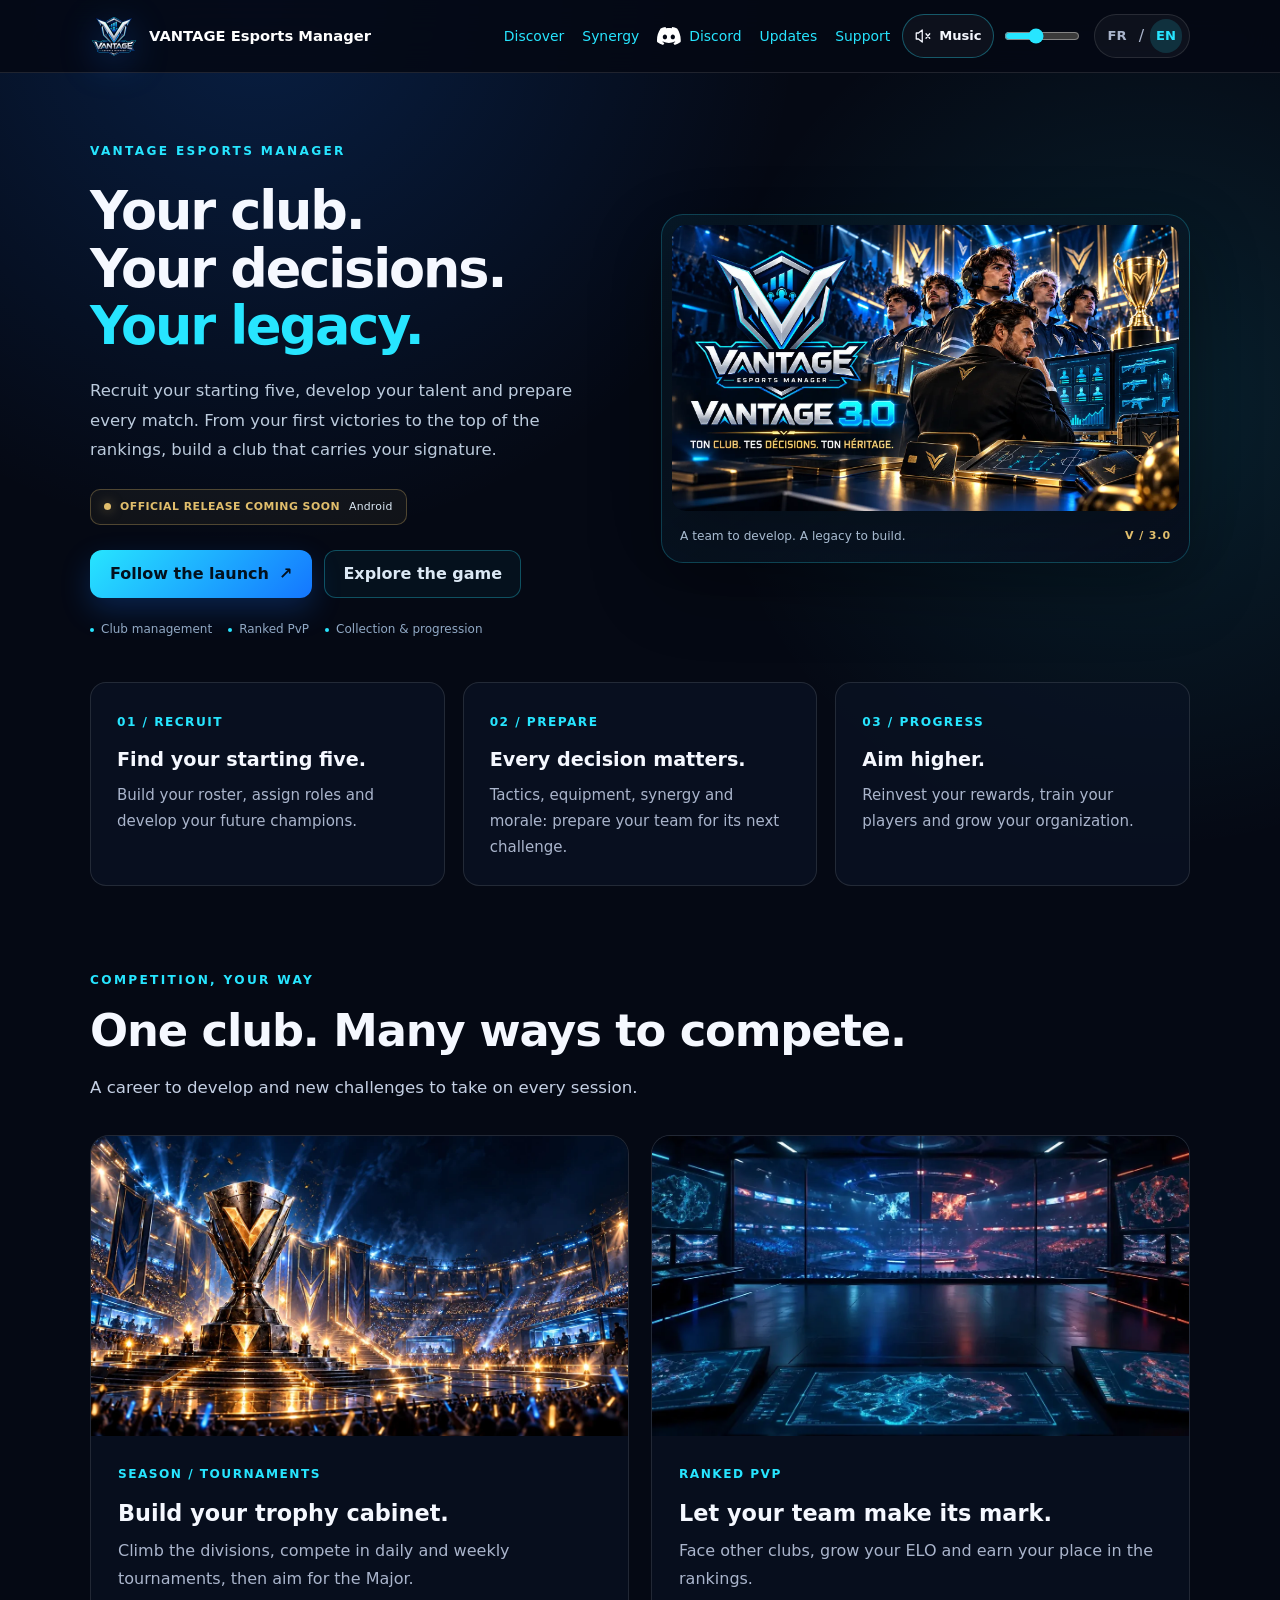
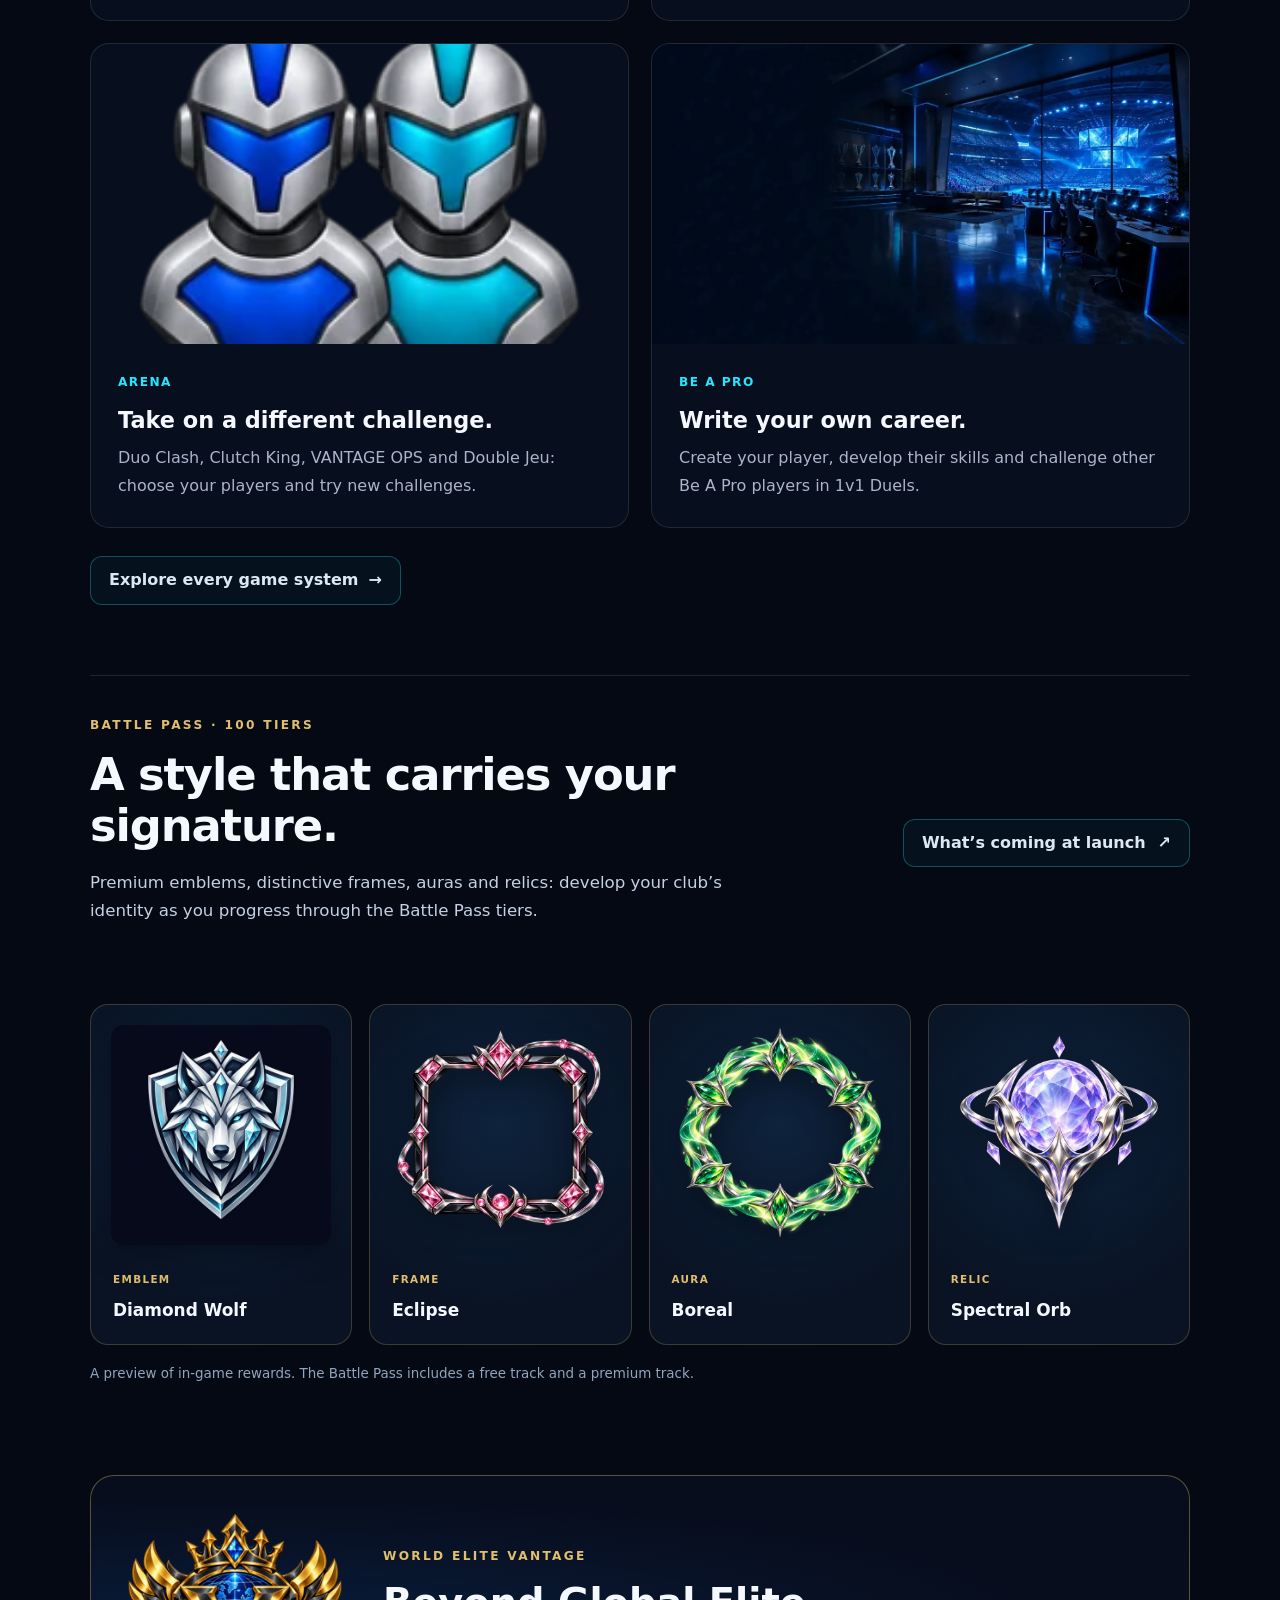
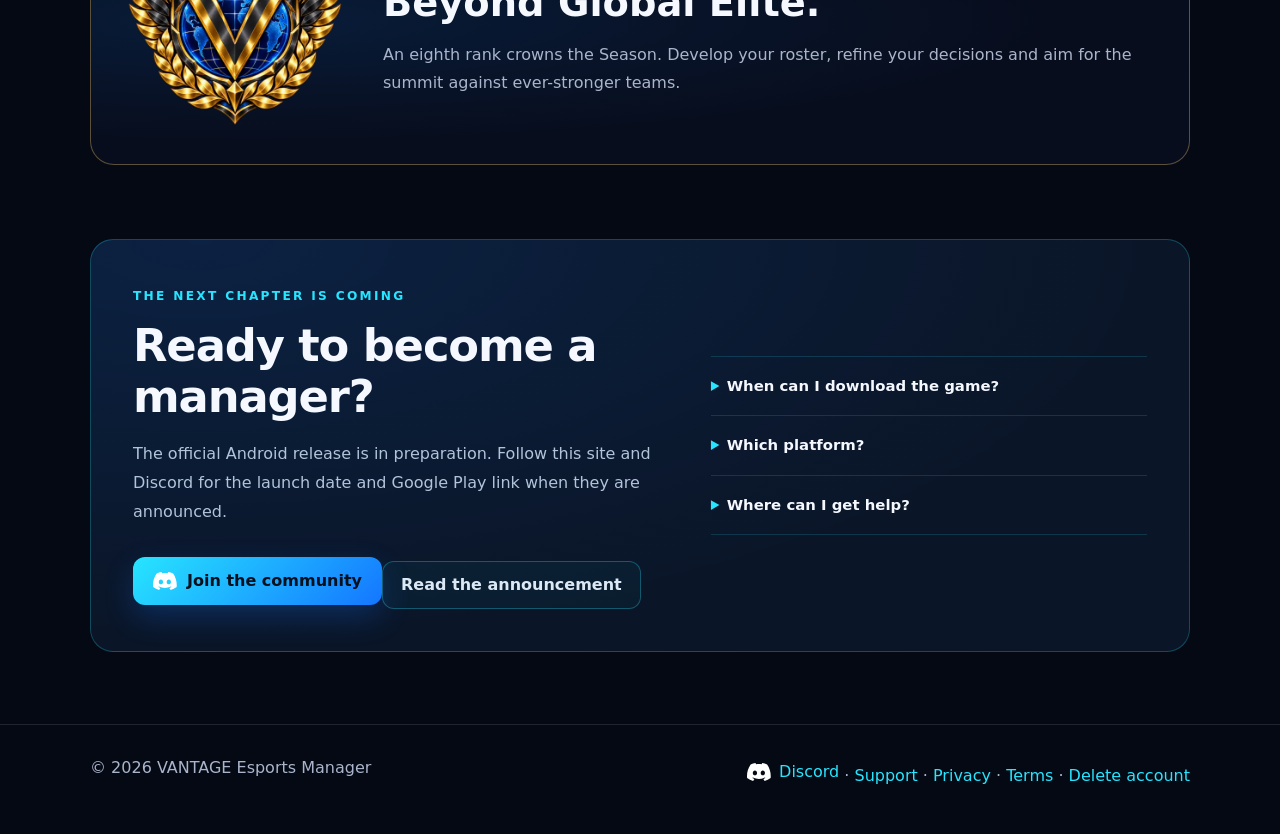
==== commit 0b58e9b5: "Polish launch headings after checking the live pages Keep each home tagline phrase together and make" ====
--- a/index.html
+++ b/index.html
@@ -12,7 +12,7 @@
 <meta property="og:image" content="https://vantageesportsmanager.xyz/assets/vantage-3-0-public.png">
 <meta property="og:image:width" content="1672"><meta property="og:image:height" content="941"><meta name="twitter:card" content="summary_large_image">
 <meta name="theme-color" content="#050914">
-<link rel="stylesheet" href="/assets/style.css?v=launch-20261007">
+<link rel="stylesheet" href="/assets/style.css?v=launch-20261007-2">
 <script defer src="/assets/lang.js?v=211-20261003-academy"></script>
 <link rel="icon" href="/assets/vantage-logo.webp" type="image/webp">
 <link rel="preload" as="image" href="/assets/vantage-3-0-public.webp" type="image/webp">
@@ -36,7 +36,7 @@
 <section class="hero wrap home-hero official-hero">
   <div class="home-hero-copy">
     <span class="eyebrow">VANTAGE ESPORTS MANAGER</span>
-    <h1><span class="fr">Ton club. Tes décisions.<br><em>Ton héritage.</em></span><span class="en">Your club. Your decisions.<br><em>Your legacy.</em></span></h1>
+    <h1><span class="fr">Ton club.<br>Tes décisions.<br><em>Ton héritage.</em></span><span class="en">Your club.<br>Your decisions.<br><em>Your legacy.</em></span></h1>
     <p class="fr">Recrute ton cinq, développe tes talents et prépare chaque match. De tes premières victoires aux sommets du classement, construis le club qui portera ta signature.</p>
     <p class="en">Recruit your starting five, develop your talent and prepare every match. From your first victories to the top of the rankings, build a club that carries your signature.</p>
     <div class="release-strip launch-status"><span class="release-dot" aria-hidden="true"></span><strong><span class="fr">SORTIE OFFICIELLE PROCHAINE</span><span class="en">OFFICIAL RELEASE COMING SOON</span></strong><span>Android</span></div>
--- a/assets/style.css
+++ b/assets/style.css
@@ -256,7 +256,7 @@
 .launch-pillars h3{font-size:1.2rem;line-height:1.3;margin:13px 0 11px}
 .launch-pillars p{color:var(--muted);font-size:.94rem;line-height:1.7;margin:0}
 .official-modes{padding-top:22px;padding-bottom:70px}
-.official-modes h2,.launch-collection h2,.official-launch h2,.official-release-note h2{font-size:clamp(1.9rem,3.5vw,2.9rem);line-height:1.14;letter-spacing:-.025em;margin:12px 0 18px}
+.official-modes h2,.launch-collection h2,.official-launch h2,.official-release-note h1,.official-release-note h2{font-size:clamp(1.9rem,3.5vw,2.9rem);line-height:1.14;letter-spacing:-.025em;margin:12px 0 18px}
 .launch-mode-grid{display:grid;grid-template-columns:repeat(2,minmax(0,1fr));gap:22px;margin-top:30px}
 .launch-mode{overflow:hidden;border:1px solid var(--line);border-radius:19px;background:rgba(8,16,31,.9)}
 .launch-mode>img{display:block;width:100%;height:auto;aspect-ratio:1200/671;object-fit:cover}
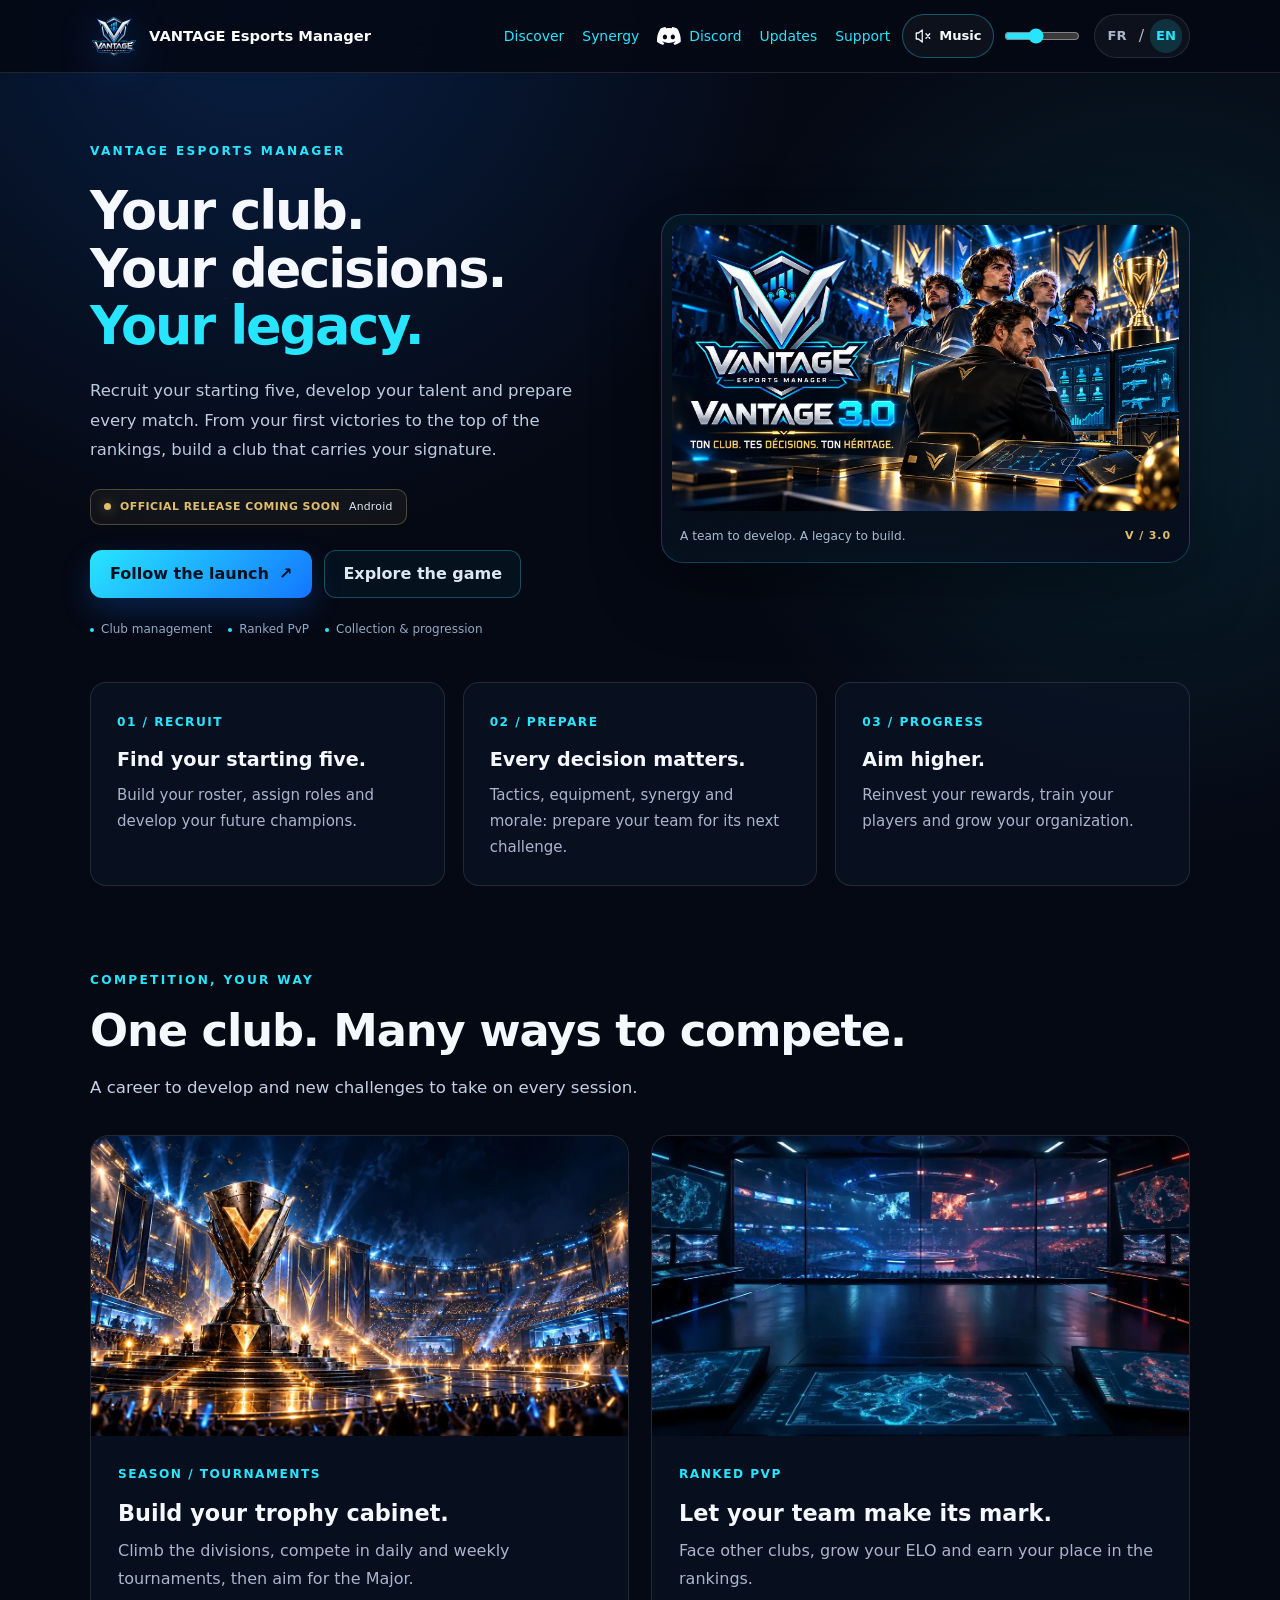
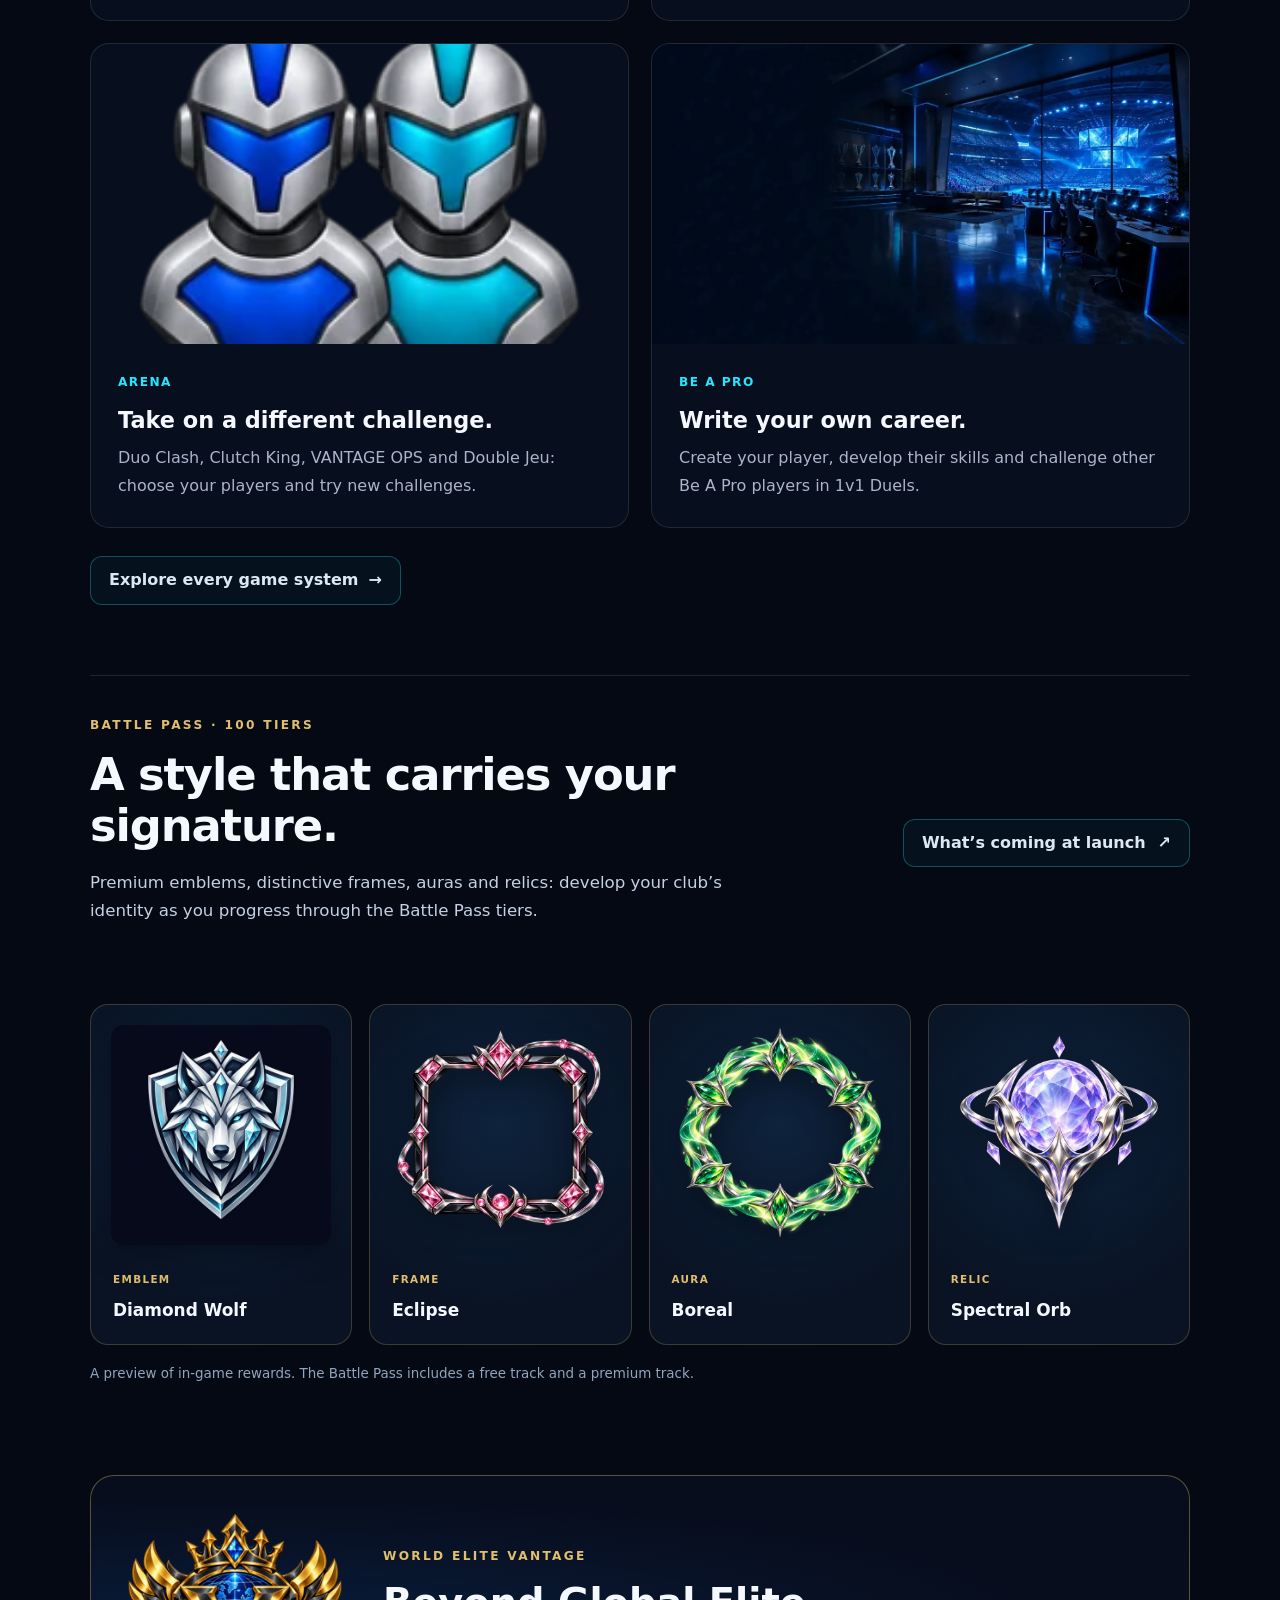
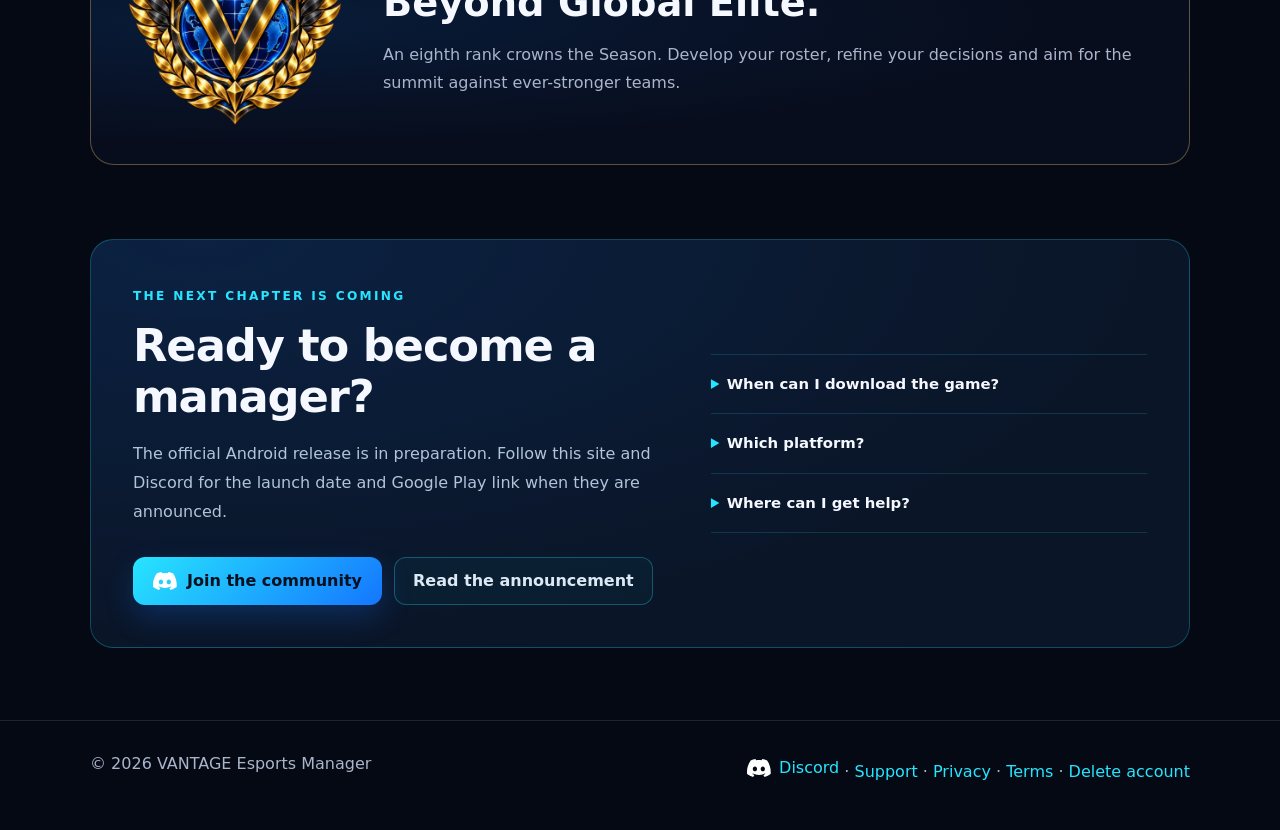
==== commit 4125693d: "Keep release actions spaced and wrapping on narrow screens" ====
--- a/index.html
+++ b/index.html
@@ -12,7 +12,7 @@
 <meta property="og:image" content="https://vantageesportsmanager.xyz/assets/vantage-3-0-public.png">
 <meta property="og:image:width" content="1672"><meta property="og:image:height" content="941"><meta name="twitter:card" content="summary_large_image">
 <meta name="theme-color" content="#050914">
-<link rel="stylesheet" href="/assets/style.css?v=launch-20261007-2">
+<link rel="stylesheet" href="/assets/style.css?v=launch-20261007-3">
 <script defer src="/assets/lang.js?v=211-20261003-academy"></script>
 <link rel="icon" href="/assets/vantage-logo.webp" type="image/webp">
 <link rel="preload" as="image" href="/assets/vantage-3-0-public.webp" type="image/webp">
--- a/assets/style.css
+++ b/assets/style.css
@@ -238,7 +238,7 @@
 .official-hero h1{font-size:clamp(2.6rem,4.1vw,3.7rem);line-height:1.09;letter-spacing:-.04em;margin:19px 0 22px}
 .official-hero h1 em{font-style:normal;color:var(--cyan)}
 .official-hero p{font-size:1.03rem;line-height:1.8;color:#bccbdd}
-.official-hero .hero-actions,.official-launch .hero-actions{gap:12px}
+.official-hero .hero-actions,.official-launch .hero-actions,.official-release-note .hero-actions{display:flex;flex-wrap:wrap;gap:12px}
 .official-hero .primary-btn,.official-launch .primary-btn{gap:10px}
 .launch-status{margin-top:23px;border-color:rgba(225,190,108,.3);background:rgba(225,190,108,.055);border-radius:10px;font-size:.68rem;justify-content:flex-start}
 .launch-status strong{color:#e1be6c;letter-spacing:.045em}
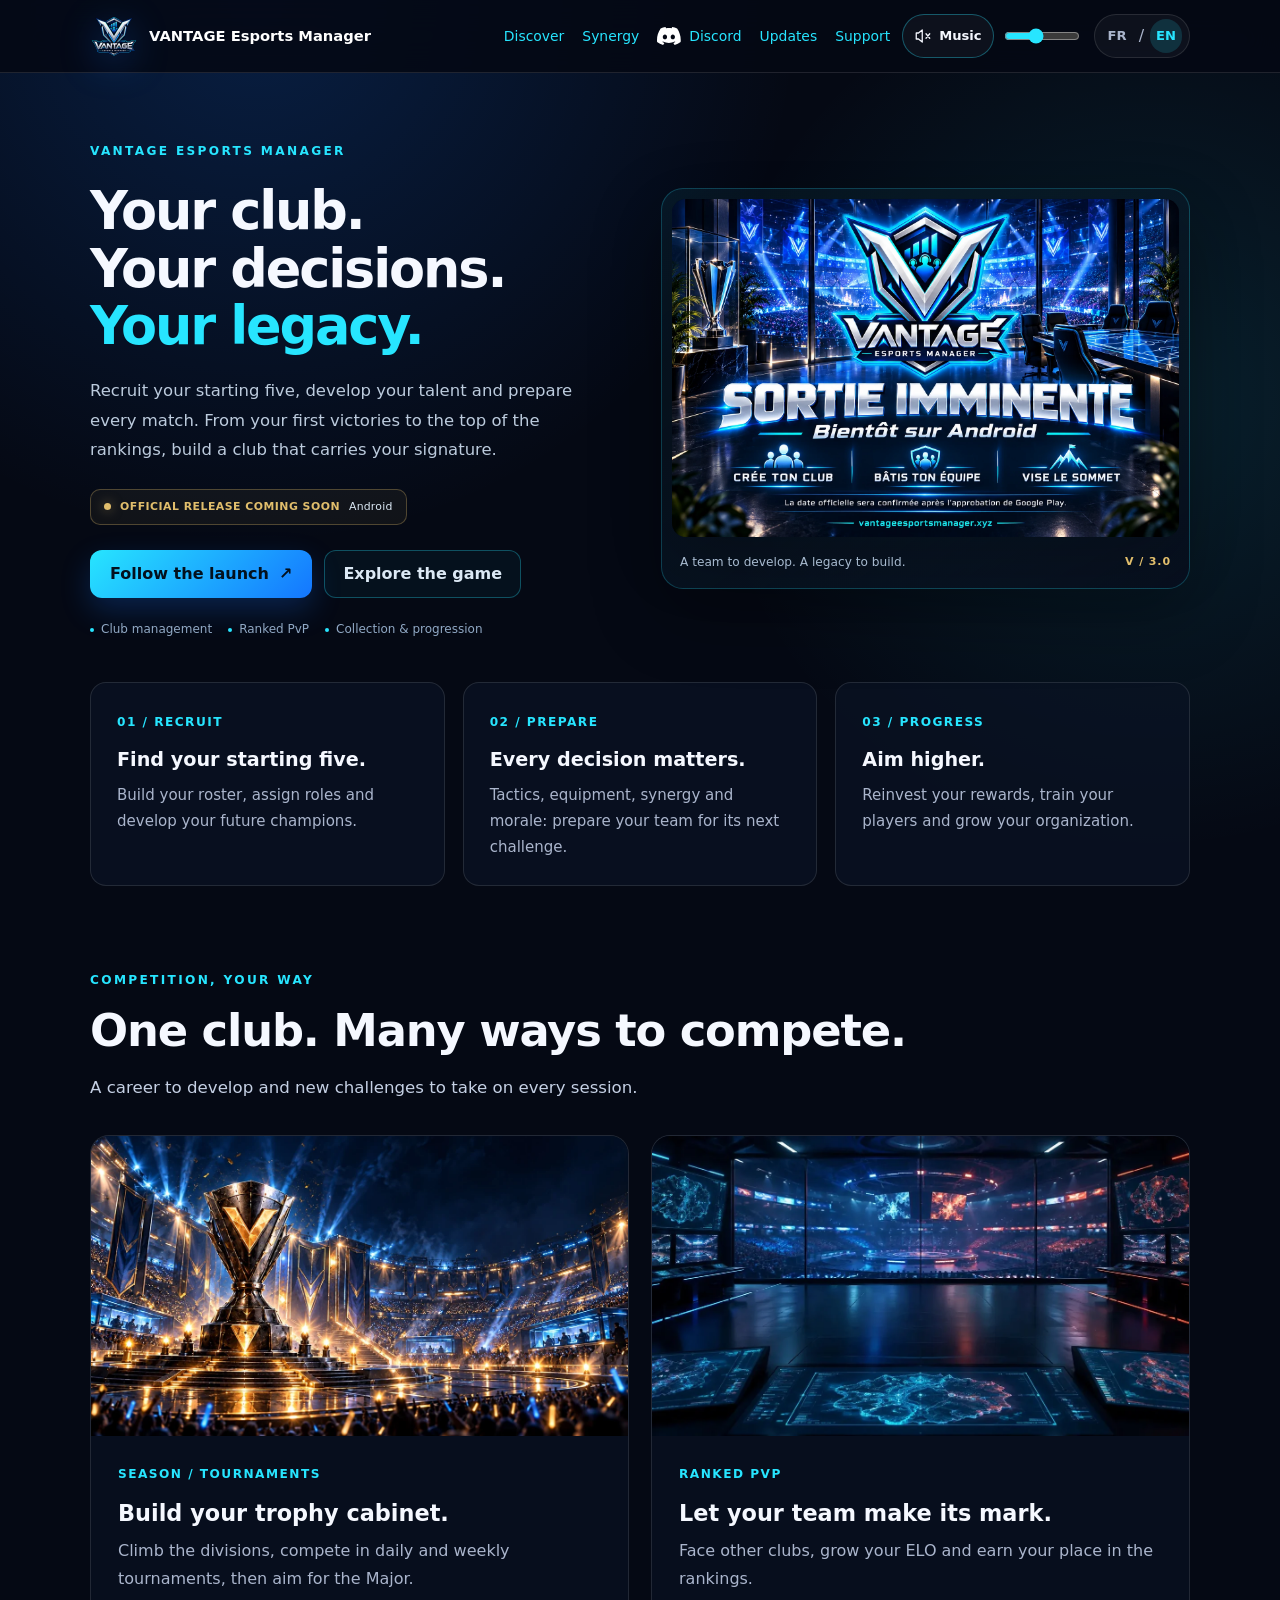
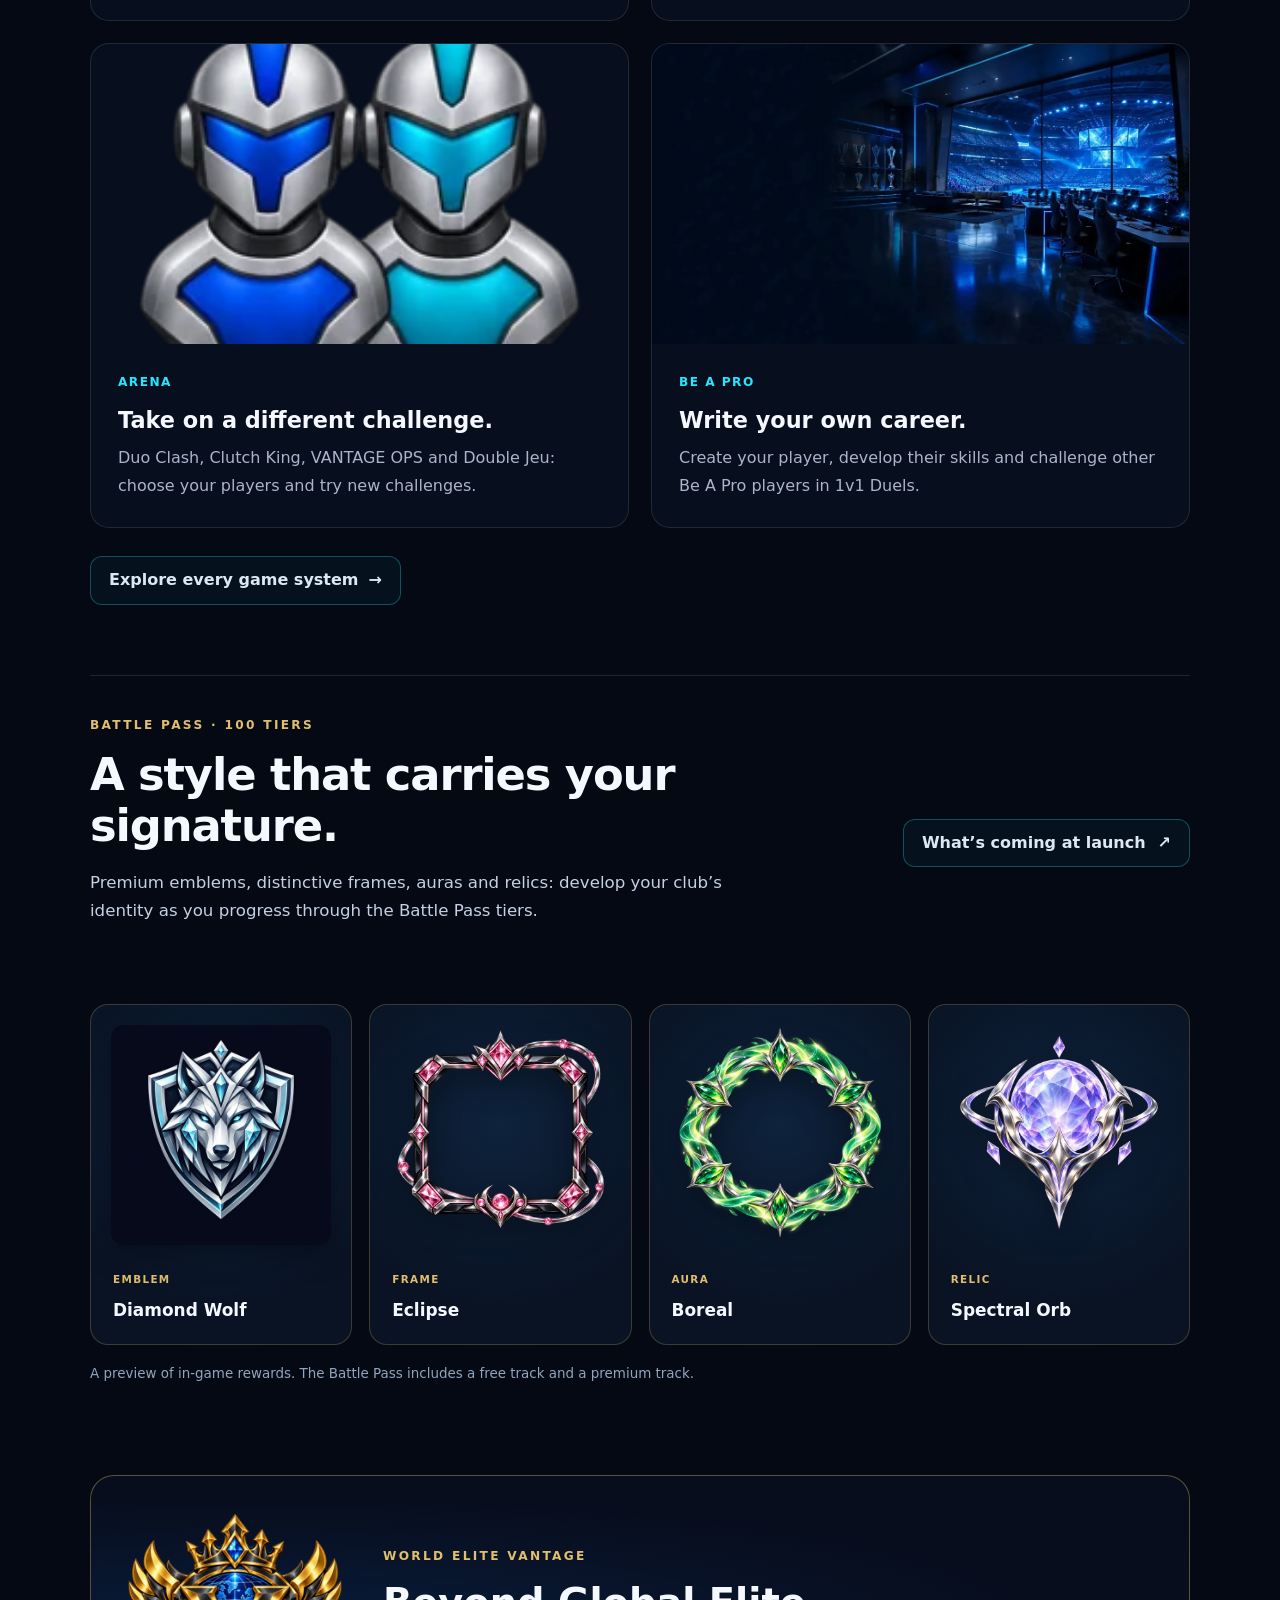
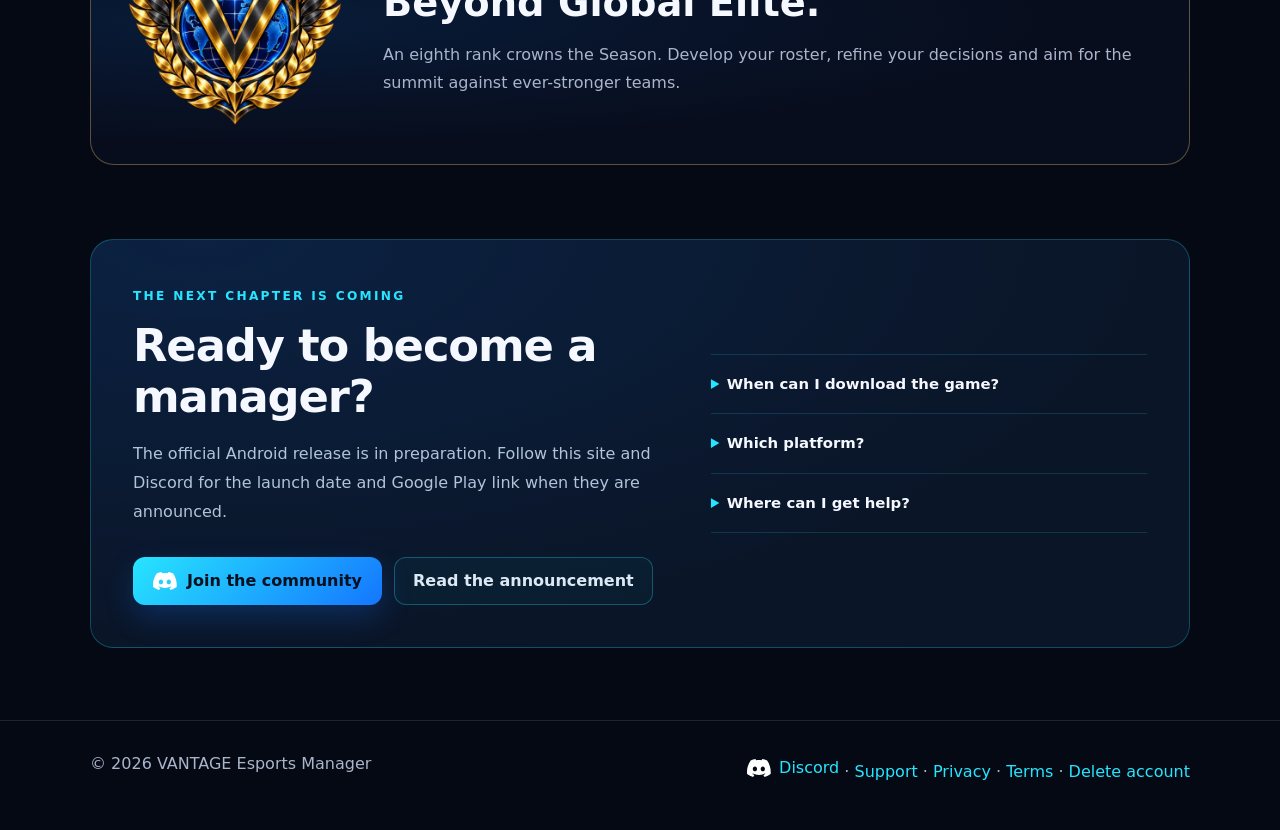
==== commit b8eb888f: "Update home artwork for the upcoming VANTAGE launch" ====
--- a/index.html
+++ b/index.html
@@ -9,13 +9,13 @@
 <meta property="og:description" content="La sortie officielle approche. Bâtis ton club esport, développe tes talents et vise World Elite Vantage sur Android.">
 <meta property="og:type" content="website">
 <meta property="og:url" content="https://vantageesportsmanager.xyz/">
-<meta property="og:image" content="https://vantageesportsmanager.xyz/assets/vantage-3-0-public.png">
-<meta property="og:image:width" content="1672"><meta property="og:image:height" content="941"><meta name="twitter:card" content="summary_large_image">
+<meta property="og:image" content="https://vantageesportsmanager.xyz/assets/vantage-sortie-imminente.jpg">
+<meta property="og:image:width" content="1536"><meta property="og:image:height" content="1024"><meta property="og:image:alt" content="VANTAGE Esports Manager — Sortie imminente, bientôt sur Android"><meta name="twitter:card" content="summary_large_image">
 <meta name="theme-color" content="#050914">
-<link rel="stylesheet" href="/assets/style.css?v=launch-20261007-3">
+<link rel="stylesheet" href="/assets/style.css?v=launch-20261007-4">
 <script defer src="/assets/lang.js?v=211-20261003-academy"></script>
 <link rel="icon" href="/assets/vantage-logo.webp" type="image/webp">
-<link rel="preload" as="image" href="/assets/vantage-3-0-public.webp" type="image/webp">
+<link rel="preload" as="image" href="/assets/vantage-sortie-imminente.webp" type="image/webp">
 </head>
 <body>
 <a class="skip-link" href="#main-content"><span class="fr">Aller au contenu</span><span class="en">Skip to content</span></a>
@@ -43,7 +43,7 @@
     <div class="hero-actions"><a class="primary-btn" href="#lancement"><span class="fr">Suivre la sortie</span><span class="en">Follow the launch</span><span aria-hidden="true">↗</span></a><a class="secondary-btn" href="/discover/"><span class="fr">Découvrir le jeu</span><span class="en">Explore the game</span></a></div>
     <ul class="launch-tags"><li><span class="fr">Gestion de club</span><span class="en">Club management</span></li><li><span class="fr">PvP classé</span><span class="en">Ranked PvP</span></li><li><span class="fr">Collection &amp; progression</span><span class="en">Collection &amp; progression</span></li></ul>
   </div>
-  <div class="home-hero-art official-art"><figure class="app-visual launch-poster"><img src="/assets/vantage-3-0-public.webp" width="1672" height="941" alt="L’univers VANTAGE : le manager, son équipe et le trophée dans une arène esport" data-alt-fr="L’univers VANTAGE : le manager, son équipe et le trophée dans une arène esport" data-alt-en="The VANTAGE world: a manager, their team and a trophy in an esports arena" fetchpriority="high" decoding="async"></figure><div class="art-caption"><span class="fr">Une équipe à développer. Un héritage à bâtir.</span><span class="en">A team to develop. A legacy to build.</span><span class="art-mark" aria-hidden="true">V / 3.0</span></div></div>
+  <div class="home-hero-art official-art"><figure class="app-visual launch-poster"><img src="/assets/vantage-sortie-imminente.webp" width="1536" height="1024" alt="VANTAGE Esports Manager — Sortie imminente, bientôt sur Android" data-alt-fr="VANTAGE Esports Manager — Sortie imminente, bientôt sur Android" data-alt-en="VANTAGE Esports Manager — French poster announcing the upcoming Android release" fetchpriority="high" decoding="async"></figure><div class="art-caption"><span class="fr">Une équipe à développer. Un héritage à bâtir.</span><span class="en">A team to develop. A legacy to build.</span><span class="art-mark" aria-hidden="true">V / 3.0</span></div></div>
 </section>
 <section class="wrap launch-pillars" aria-labelledby="pillars-title">
   <h2 id="pillars-title" class="visually-hidden"><span class="fr">Les décisions qui font ton club</span><span class="en">The decisions that shape your club</span></h2>
--- a/assets/style.css
+++ b/assets/style.css
@@ -248,7 +248,7 @@
 .launch-tags li::before{content:"";width:4px;height:4px;border-radius:50%;background:var(--cyan)}
 .official-art{min-width:0;padding:10px;border:1px solid rgba(39,229,255,.23);border-radius:22px;background:linear-gradient(145deg,rgba(39,229,255,.055),rgba(8,15,30,.95));box-shadow:0 26px 70px rgba(0,0,0,.28)}
 .official-art .launch-poster{margin:0;width:100%;border:0;border-radius:14px;overflow:hidden}
-.official-art .launch-poster img{display:block;width:100%;height:auto;object-fit:contain}
+.official-art .launch-poster img{display:block;width:100%;height:auto;aspect-ratio:auto;object-fit:contain}
 .art-caption{display:flex;align-items:center;justify-content:space-between;gap:18px;padding:15px 8px 6px;font-size:.76rem;color:#a8bbd0}
 .art-mark{color:#e1be6c;font-weight:800;white-space:nowrap;font-size:.69rem;letter-spacing:.08em}
 .launch-pillars{display:grid;grid-template-columns:repeat(3,minmax(0,1fr));gap:18px;padding-bottom:58px}
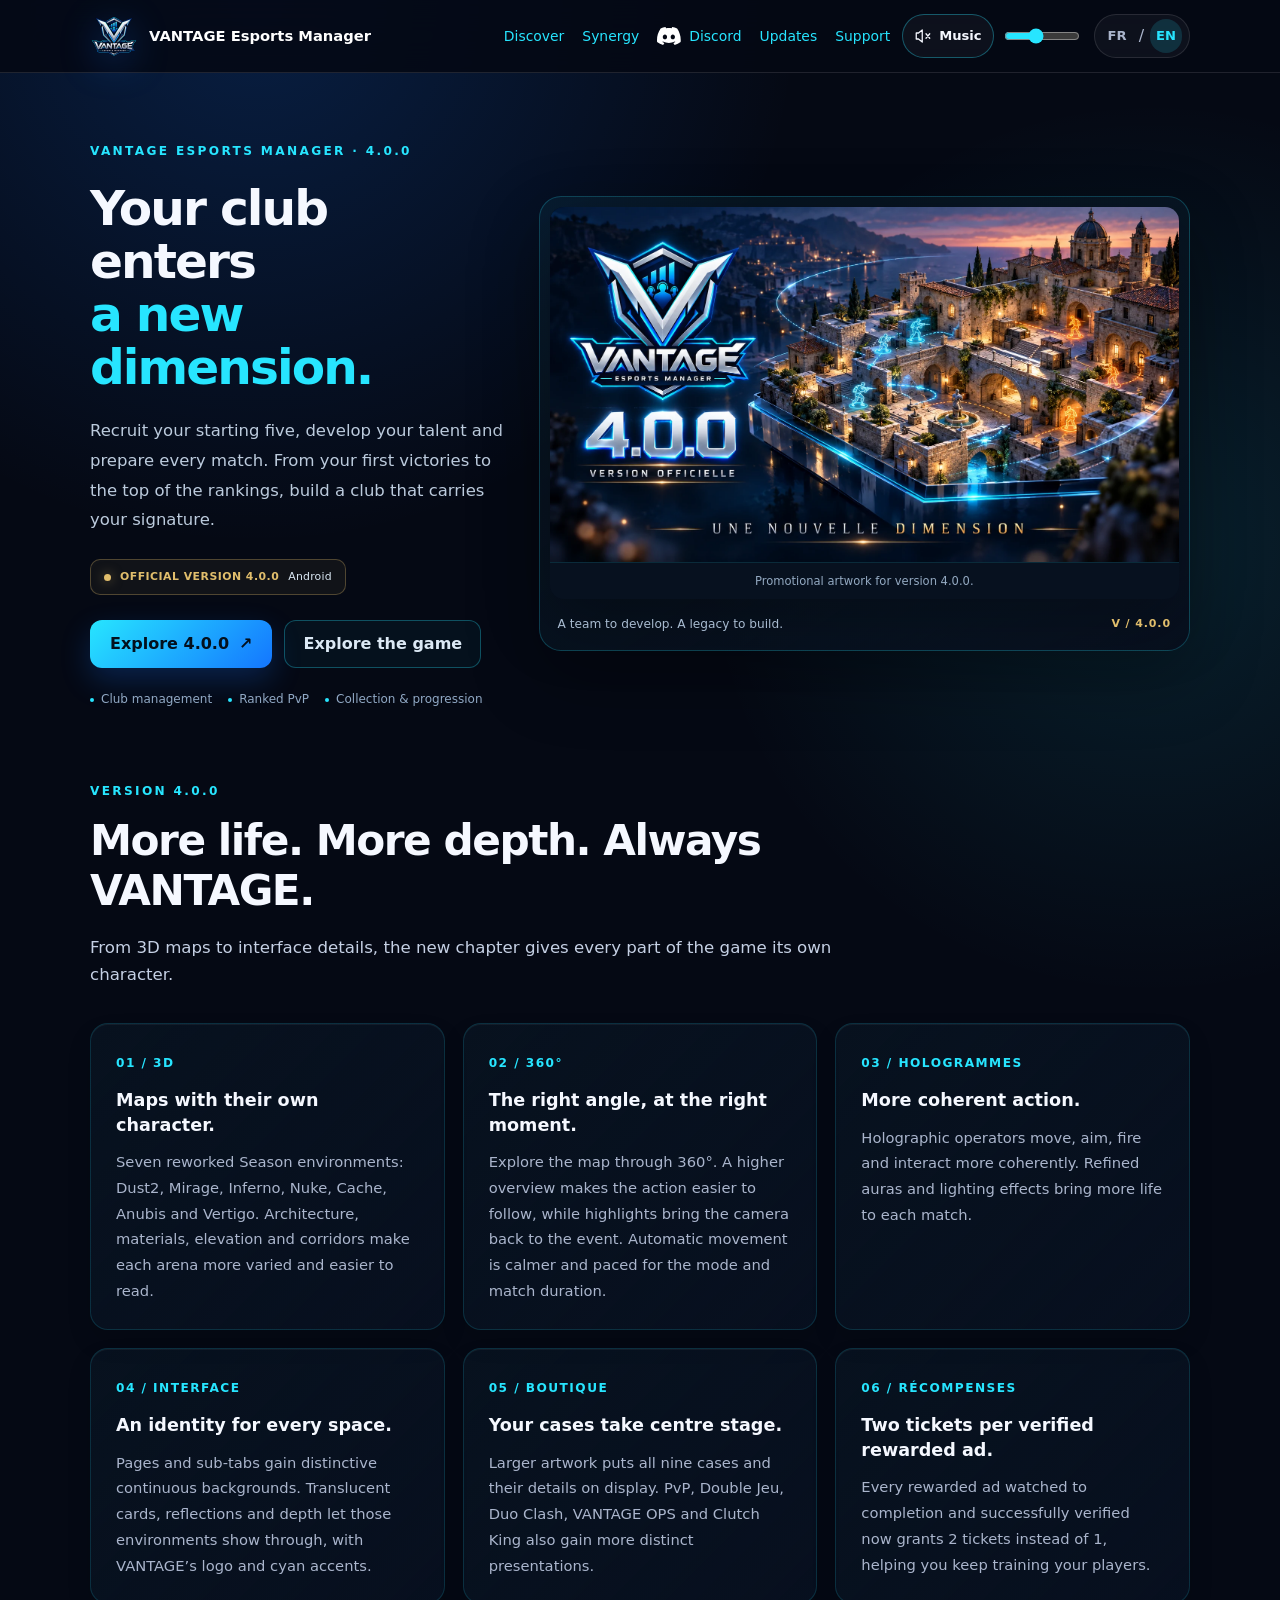
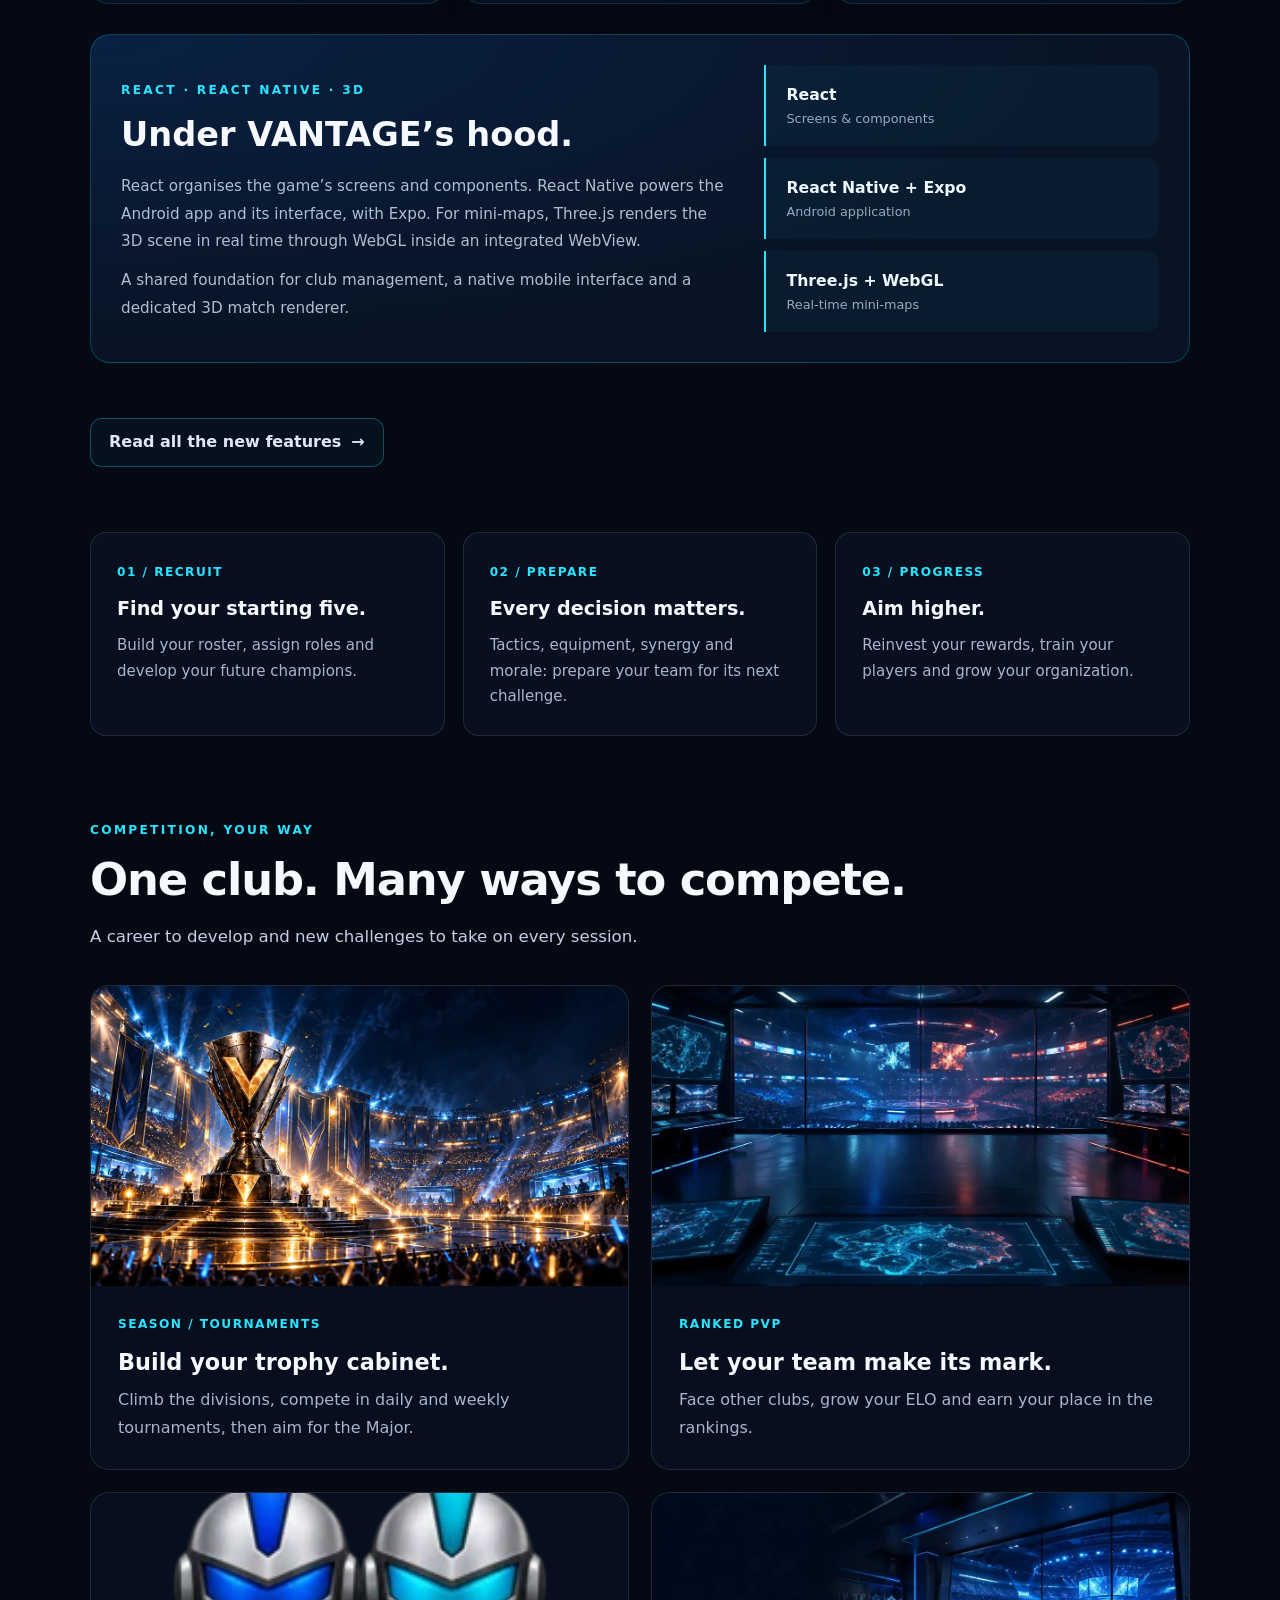
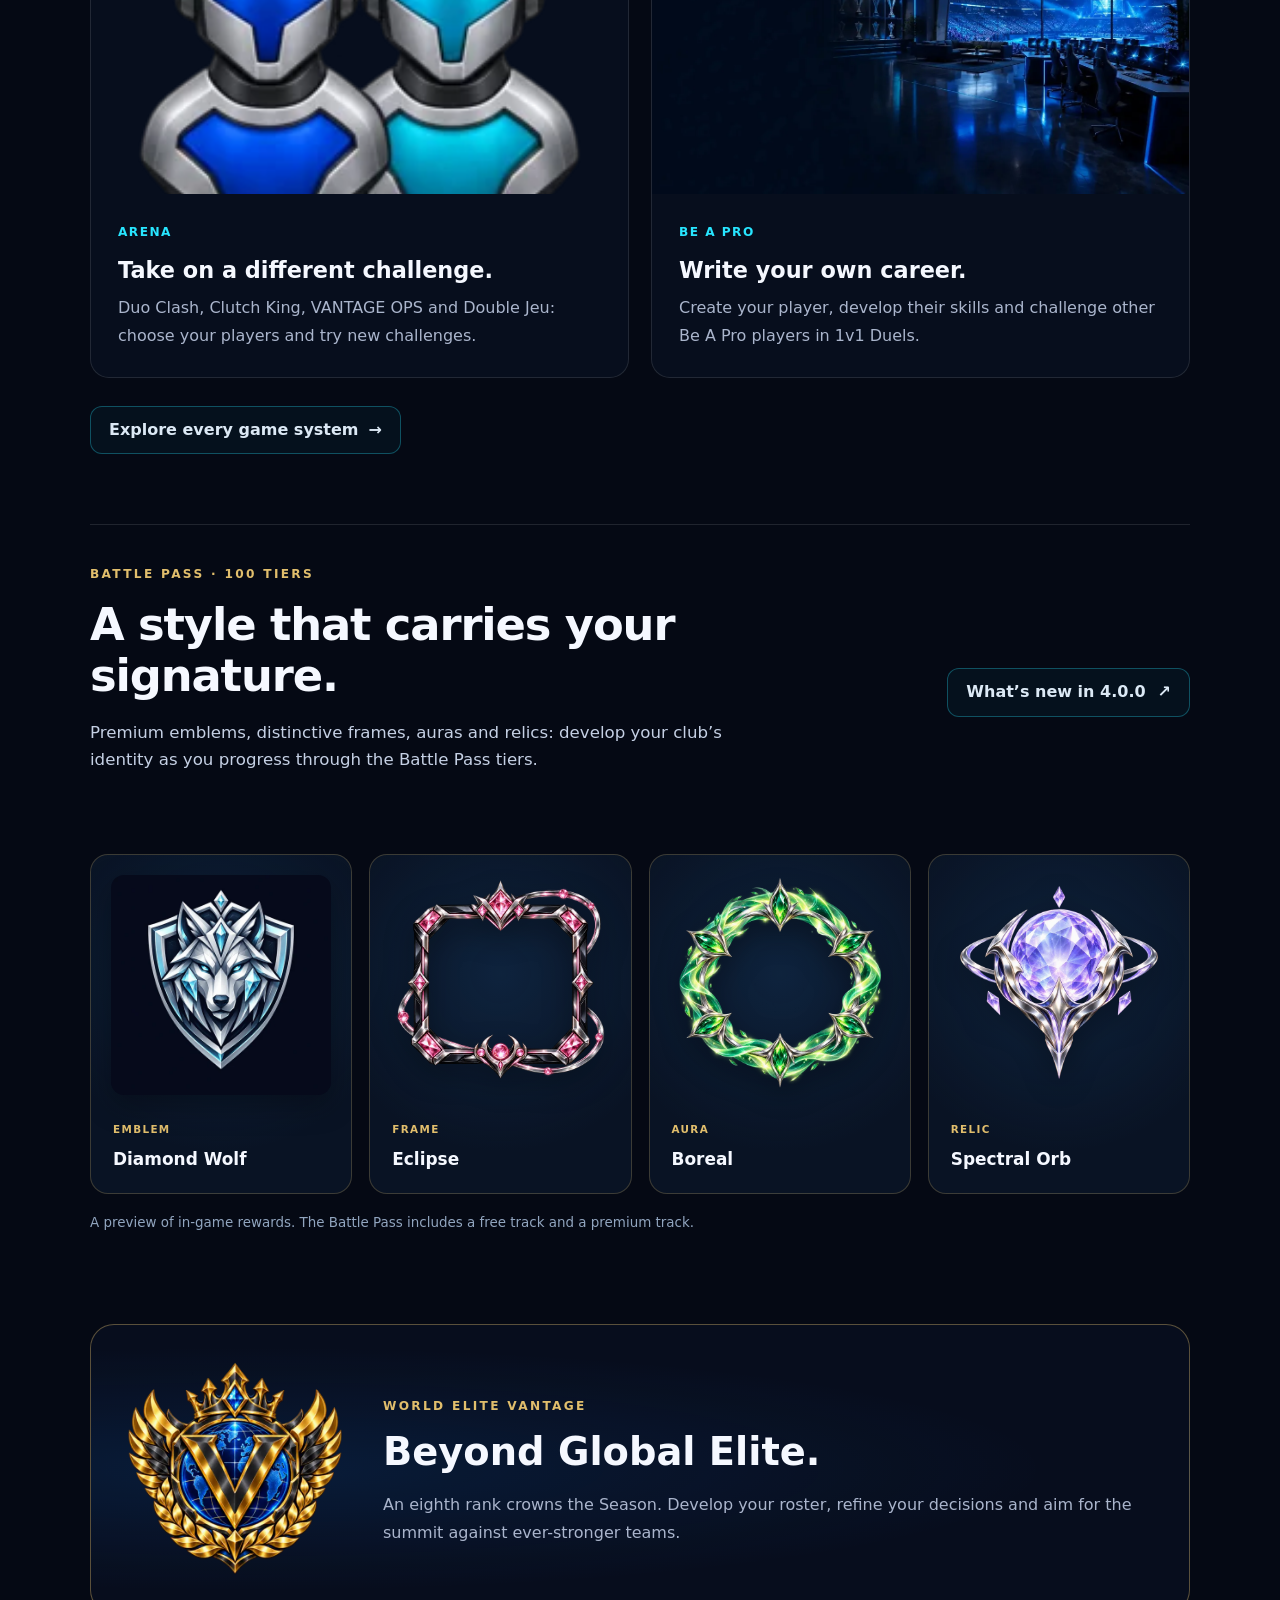
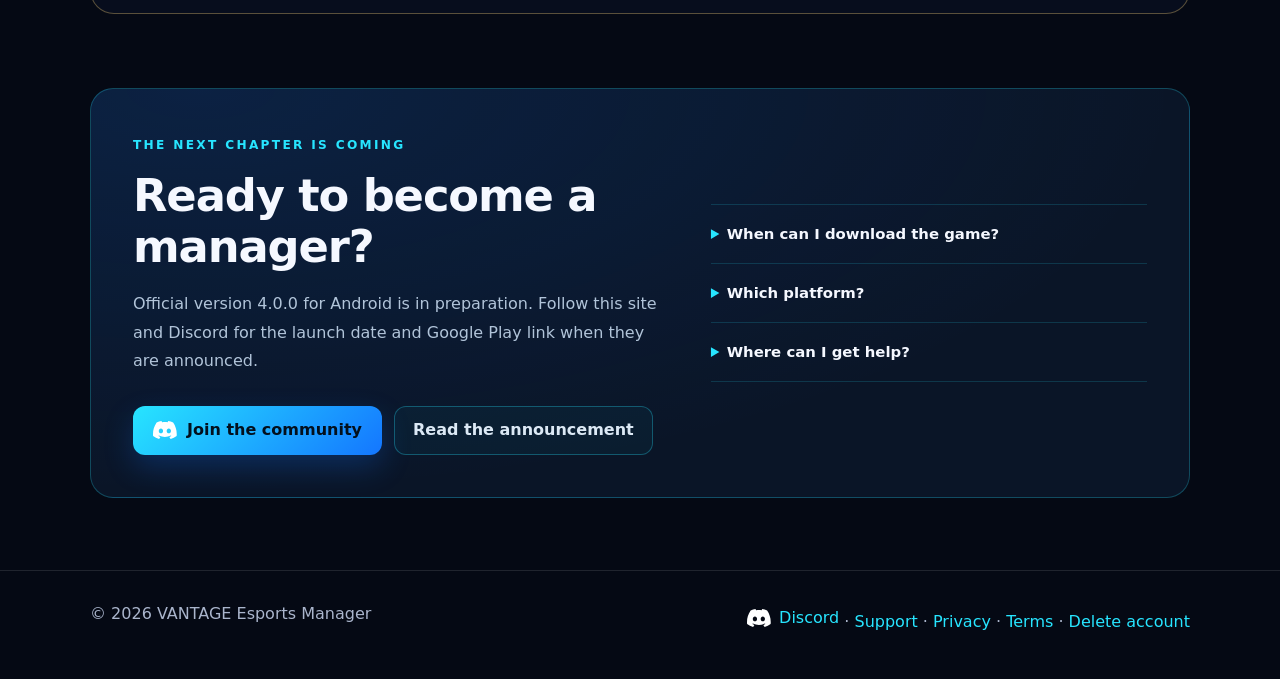
==== commit 25e22fcf: "Announce official VANTAGE 4.0.0 with dedicated artwork and bilingual feature notes" ====
--- a/index.html
+++ b/index.html
@@ -2,20 +2,20 @@
 <html lang="fr">
 <head>
 <meta charset="utf-8"><meta name="viewport" content="width=device-width,initial-scale=1">
-<title data-title-fr="VANTAGE Esports Manager — Ton club. Tes décisions. Ton héritage." data-title-en="VANTAGE Esports Manager — Your club. Your decisions. Your legacy.">VANTAGE Esports Manager — Ton club. Tes décisions. Ton héritage.</title>
-<meta name="description" content="La sortie officielle de VANTAGE Esports Manager approche sur Android. Recrute ton équipe, prépare tes tactiques et vise les sommets en Saison, PvP et Arena." data-description-en="The official VANTAGE Esports Manager Android release is coming soon. Recruit your team, prepare tactics and aim for the summit in Season, PvP and Arena.">
+<title data-title-fr="VANTAGE Esports Manager — Version officielle 4.0.0" data-title-en="VANTAGE Esports Manager — Official version 4.0.0">VANTAGE Esports Manager — Version officielle 4.0.0</title>
+<meta name="description" content="Découvre VANTAGE 4.0.0 : cartes 3D distinctives, caméra 360°, hologrammes et auras améliorés, interface premium, boutique agrandie et 2 tickets par publicité récompensée validée." data-description-en="Discover VANTAGE 4.0.0: distinctive 3D maps, a 360° camera, refined holograms and auras, a premium interface, larger case artwork and 2 tickets per verified rewarded ad.">
 <link rel="canonical" href="https://vantageesportsmanager.xyz/">
-<meta property="og:title" content="VANTAGE Esports Manager — Ton club. Tes décisions. Ton héritage.">
-<meta property="og:description" content="La sortie officielle approche. Bâtis ton club esport, développe tes talents et vise World Elite Vantage sur Android.">
+<meta property="og:title" content="VANTAGE Esports Manager — Version officielle 4.0.0">
+<meta property="og:description" content="Découvre VANTAGE 4.0.0 : cartes 3D distinctives, caméra 360°, hologrammes et auras améliorés, interface premium, boutique agrandie et 2 tickets par publicité récompensée validée.">
 <meta property="og:type" content="website">
 <meta property="og:url" content="https://vantageesportsmanager.xyz/">
-<meta property="og:image" content="https://vantageesportsmanager.xyz/assets/vantage-sortie-imminente.jpg">
-<meta property="og:image:width" content="1536"><meta property="og:image:height" content="1024"><meta property="og:image:alt" content="VANTAGE Esports Manager — Sortie imminente, bientôt sur Android"><meta name="twitter:card" content="summary_large_image">
+<meta property="og:image" content="https://vantageesportsmanager.xyz/assets/vantage-4-0-0.jpg">
+<meta property="og:image:width" content="1672"><meta property="og:image:height" content="941"><meta property="og:image:alt" content="VANTAGE 4.0.0 — Une nouvelle dimension"><meta name="twitter:card" content="summary_large_image">
 <meta name="theme-color" content="#050914">
-<link rel="stylesheet" href="/assets/style.css?v=launch-20261007-4">
+<link rel="stylesheet" href="/assets/style.css?v=v400-20261009">
 <script defer src="/assets/lang.js?v=211-20261003-academy"></script>
 <link rel="icon" href="/assets/vantage-logo.webp" type="image/webp">
-<link rel="preload" as="image" href="/assets/vantage-sortie-imminente.webp" type="image/webp">
+<link rel="preload" as="image" href="/assets/vantage-4-0-0.webp" type="image/webp">
 </head>
 <body>
 <a class="skip-link" href="#main-content"><span class="fr">Aller au contenu</span><span class="en">Skip to content</span></a>
@@ -33,18 +33,19 @@
 <div class="lang-switch" role="group" aria-label="Langue" data-label-fr="Langue" data-label-en="Language"><button type="button" data-lang="fr" aria-label="Français">FR</button><span aria-hidden="true">/</span><button type="button" data-lang="en" aria-label="English">EN</button></div>
 </div></div></header>
 <main id="main-content" tabindex="-1">
-<section class="hero wrap home-hero official-hero">
+<section class="hero wrap home-hero official-hero v4-home-hero">
   <div class="home-hero-copy">
-    <span class="eyebrow">VANTAGE ESPORTS MANAGER</span>
-    <h1><span class="fr">Ton club.<br>Tes décisions.<br><em>Ton héritage.</em></span><span class="en">Your club.<br>Your decisions.<br><em>Your legacy.</em></span></h1>
+    <span class="eyebrow">VANTAGE ESPORTS MANAGER · 4.0.0</span>
+    <h1><span class="fr">Ton club entre dans<br><em>une nouvelle dimension.</em></span><span class="en">Your club enters<br><em>a new dimension.</em></span></h1>
     <p class="fr">Recrute ton cinq, développe tes talents et prépare chaque match. De tes premières victoires aux sommets du classement, construis le club qui portera ta signature.</p>
     <p class="en">Recruit your starting five, develop your talent and prepare every match. From your first victories to the top of the rankings, build a club that carries your signature.</p>
-    <div class="release-strip launch-status"><span class="release-dot" aria-hidden="true"></span><strong><span class="fr">SORTIE OFFICIELLE PROCHAINE</span><span class="en">OFFICIAL RELEASE COMING SOON</span></strong><span>Android</span></div>
-    <div class="hero-actions"><a class="primary-btn" href="#lancement"><span class="fr">Suivre la sortie</span><span class="en">Follow the launch</span><span aria-hidden="true">↗</span></a><a class="secondary-btn" href="/discover/"><span class="fr">Découvrir le jeu</span><span class="en">Explore the game</span></a></div>
+    <div class="release-strip launch-status"><span class="release-dot" aria-hidden="true"></span><strong><span class="fr">VERSION OFFICIELLE 4.0.0</span><span class="en">OFFICIAL VERSION 4.0.0</span></strong><span>Android</span></div>
+    <div class="hero-actions"><a class="primary-btn" href="/updates/#version-4-0-0"><span class="fr">Découvrir la 4.0.0</span><span class="en">Explore 4.0.0</span><span aria-hidden="true">↗</span></a><a class="secondary-btn" href="/discover/"><span class="fr">Découvrir le jeu</span><span class="en">Explore the game</span></a></div>
     <ul class="launch-tags"><li><span class="fr">Gestion de club</span><span class="en">Club management</span></li><li><span class="fr">PvP classé</span><span class="en">Ranked PvP</span></li><li><span class="fr">Collection &amp; progression</span><span class="en">Collection &amp; progression</span></li></ul>
   </div>
-  <div class="home-hero-art official-art"><figure class="app-visual launch-poster"><img src="/assets/vantage-sortie-imminente.webp" width="1536" height="1024" alt="VANTAGE Esports Manager — Sortie imminente, bientôt sur Android" data-alt-fr="VANTAGE Esports Manager — Sortie imminente, bientôt sur Android" data-alt-en="VANTAGE Esports Manager — French poster announcing the upcoming Android release" fetchpriority="high" decoding="async"></figure><div class="art-caption"><span class="fr">Une équipe à développer. Un héritage à bâtir.</span><span class="en">A team to develop. A legacy to build.</span><span class="art-mark" aria-hidden="true">V / 3.0</span></div></div>
+  <div class="home-hero-art official-art"><figure class="app-visual launch-poster v4-poster"><img src="/assets/vantage-4-0-0.webp" width="1672" height="941" alt="VANTAGE 4.0.0 — affiche officielle avec le logo et une carte tactique 3D" data-alt-fr="VANTAGE 4.0.0 — affiche officielle avec le logo et une carte tactique 3D" data-alt-en="VANTAGE 4.0.0 — official poster with the logo and a 3D tactical map" fetchpriority="high" decoding="async"><figcaption><span class="fr">Visuel promotionnel de la version 4.0.0.</span><span class="en">Promotional artwork for version 4.0.0.</span></figcaption></figure><div class="art-caption"><span class="fr">Une équipe à développer. Un héritage à bâtir.</span><span class="en">A team to develop. A legacy to build.</span><span class="art-mark" aria-hidden="true">V / 4.0.0</span></div></div>
 </section>
+<section class="wrap v4-overview" aria-labelledby="v4-overview-title"><div class="section-heading"><span class="kicker">VERSION 4.0.0</span><h2 id="v4-overview-title"><span class="fr">Plus de vie. Plus de relief. Toujours VANTAGE.</span><span class="en">More life. More depth. Always VANTAGE.</span></h2><p><span class="fr">Des cartes 3D aux détails de l’interface, le nouveau chapitre donne du caractère à chaque espace du jeu.</span><span class="en">From 3D maps to interface details, the new chapter gives every part of the game its own character.</span></p></div><div class="v4-feature-grid"><article><span class="feature-index">01 / 3D</span><h3><span class="fr">Des cartes qui ont leur propre caractère.</span><span class="en">Maps with their own character.</span></h3><p><span class="fr">Sept environnements de Saison retravaillés : Dust2, Mirage, Inferno, Nuke, Cache, Anubis et Vertigo. Architecture, matériaux, relief et couloirs rendent les terrains plus variés et plus lisibles.</span><span class="en">Seven reworked Season environments: Dust2, Mirage, Inferno, Nuke, Cache, Anubis and Vertigo. Architecture, materials, elevation and corridors make each arena more varied and easier to read.</span></p></article><article><span class="feature-index">02 / 360°</span><h3><span class="fr">Le bon angle, au bon moment.</span><span class="en">The right angle, at the right moment.</span></h3><p><span class="fr">Explore la carte à 360°. La vue d’ensemble prend de la hauteur et les moments forts recentrent la caméra sur l’action. Les mouvements automatiques sont plus calmes et adaptés au mode ainsi qu’à la durée du match.</span><span class="en">Explore the map through 360°. A higher overview makes the action easier to follow, while highlights bring the camera back to the event. Automatic movement is calmer and paced for the mode and match duration.</span></p></article><article><span class="feature-index">03 / HOLOGRAMMES</span><h3><span class="fr">Des actions plus cohérentes.</span><span class="en">More coherent action.</span></h3><p><span class="fr">Déplacements, visée, tirs et interactions des opérateurs holographiques gagnent en cohérence. Les auras et les effets lumineux ont un rendu plus soigné pour donner davantage de vie au match.</span><span class="en">Holographic operators move, aim, fire and interact more coherently. Refined auras and lighting effects bring more life to each match.</span></p></article><article><span class="feature-index">04 / INTERFACE</span><h3><span class="fr">Une identité pour chaque espace.</span><span class="en">An identity for every space.</span></h3><p><span class="fr">Les pages et sous-onglets adoptent des décors continus distinctifs. Les cartes translucides, leurs reflets et leur relief laissent respirer les arrière-plans, avec le logo et les accents cyan de VANTAGE.</span><span class="en">Pages and sub-tabs gain distinctive continuous backgrounds. Translucent cards, reflections and depth let those environments show through, with VANTAGE’s logo and cyan accents.</span></p></article><article><span class="feature-index">05 / BOUTIQUE</span><h3><span class="fr">Tes caisses passent au premier plan.</span><span class="en">Your cases take centre stage.</span></h3><p><span class="fr">Les visuels des neuf caisses sont agrandis pour mieux montrer leurs détails. Les modes PvP, Double Jeu, Duo Clash, VANTAGE OPS et Clutch King disposent aussi d’une présentation plus différenciée.</span><span class="en">Larger artwork puts all nine cases and their details on display. PvP, Double Jeu, Duo Clash, VANTAGE OPS and Clutch King also gain more distinct presentations.</span></p></article><article><span class="feature-index">06 / RÉCOMPENSES</span><h3><span class="fr">Deux tickets par publicité validée.</span><span class="en">Two tickets per verified rewarded ad.</span></h3><p><span class="fr">Chaque publicité récompensée regardée jusqu’au bout et validée donne maintenant 2 tickets au lieu de 1, pour poursuivre l’entraînement de tes joueurs.</span><span class="en">Every rewarded ad watched to completion and successfully verified now grants 2 tickets instead of 1, helping you keep training your players.</span></p></article></div><section class="v4-engine" aria-labelledby="engine-title"><div><span class="kicker">REACT · REACT NATIVE · 3D</span><h2 id="engine-title"><span class="fr">Sous le capot de VANTAGE.</span><span class="en">Under VANTAGE’s hood.</span></h2><p><span class="fr">React organise les écrans et les composants du jeu. React Native porte l’application et son interface Android, avec Expo. Pour les mini-cartes, Three.js calcule la scène 3D en temps réel via WebGL dans une WebView intégrée.</span><span class="en">React organises the game’s screens and components. React Native powers the Android app and its interface, with Expo. For mini-maps, Three.js renders the 3D scene in real time through WebGL inside an integrated WebView.</span></p><p><span class="fr">Une base commune pour la gestion du club, une interface mobile native et un rendu 3D dédié aux matchs.</span><span class="en">A shared foundation for club management, a native mobile interface and a dedicated 3D match renderer.</span></p></div><div class="v4-engine-stack"><div><b>React</b><span><span class="fr">Écrans &amp; composants</span><span class="en">Screens &amp; components</span></span></div><div><b>React Native + Expo</b><span><span class="fr">Application Android</span><span class="en">Android application</span></span></div><div><b>Three.js + WebGL</b><span><span class="fr">Mini-cartes en temps réel</span><span class="en">Real-time mini-maps</span></span></div></div></section><a class="secondary-btn" href="/updates/#version-4-0-0"><span class="fr">Lire toutes les nouveautés</span><span class="en">Read all the new features</span> <span aria-hidden="true">→</span></a></section>
 <section class="wrap launch-pillars" aria-labelledby="pillars-title">
   <h2 id="pillars-title" class="visually-hidden"><span class="fr">Les décisions qui font ton club</span><span class="en">The decisions that shape your club</span></h2>
   <article><span class="feature-index">01 / <span class="fr">RECRUTER</span><span class="en">RECRUIT</span></span><h3><span class="fr">Trouve ton cinq.</span><span class="en">Find your starting five.</span></h3><p><span class="fr">Compose ton effectif, attribue les rôles et développe tes futurs champions.</span><span class="en">Build your roster, assign roles and develop your future champions.</span></p></article>
@@ -61,7 +62,7 @@
   </div><div class="public-actions"><a class="secondary-btn" href="/discover/"><span class="fr">Explorer tous les systèmes du jeu</span><span class="en">Explore every game system</span><span aria-hidden="true">→</span></a></div>
 </section>
 <section class="wrap discover-section launch-collection" id="update-300">
-  <div class="collection-heading"><div class="section-heading"><span class="kicker">BATTLE PASS · <span class="fr">100 PALIERS</span><span class="en">100 TIERS</span></span><h2><span class="fr">Un style qui porte ta signature.</span><span class="en">A style that carries your signature.</span></h2><p><span class="fr">Emblèmes premium, cadres distinctifs, auras et reliques : fais évoluer l’identité de ton club au fil des paliers du Battle Pass.</span><span class="en">Premium emblems, distinctive frames, auras and relics: develop your club’s identity as you progress through the Battle Pass tiers.</span></p></div><a class="secondary-btn" href="/updates/#lancement"><span class="fr">Les nouveautés du lancement</span><span class="en">What’s coming at launch</span><span aria-hidden="true">↗</span></a></div>
+  <div class="collection-heading"><div class="section-heading"><span class="kicker">BATTLE PASS · <span class="fr">100 PALIERS</span><span class="en">100 TIERS</span></span><h2><span class="fr">Un style qui porte ta signature.</span><span class="en">A style that carries your signature.</span></h2><p><span class="fr">Emblèmes premium, cadres distinctifs, auras et reliques : fais évoluer l’identité de ton club au fil des paliers du Battle Pass.</span><span class="en">Premium emblems, distinctive frames, auras and relics: develop your club’s identity as you progress through the Battle Pass tiers.</span></p></div><a class="secondary-btn" href="/updates/#version-4-0-0"><span class="fr">Les nouveautés de la 4.0.0</span><span class="en">What’s new in 4.0.0</span><span aria-hidden="true">↗</span></a></div>
   <div class="collection-grid">
     <figure class="collection-card"><div class="collection-art"><img src="/assets/rewards/wolf-diamond.webp" width="512" height="512" alt="Emblème Loup diamant du Battle Pass" data-alt-fr="Emblème Loup diamant du Battle Pass" data-alt-en="Diamond Wolf Battle Pass emblem" loading="lazy" decoding="async"></div><figcaption><span class="collection-type"><span class="fr">EMBLÈME</span><span class="en">EMBLEM</span></span><h3><span class="fr">Loup diamant</span><span class="en">Diamond Wolf</span></h3></figcaption></figure>
     <figure class="collection-card"><div class="collection-art"><img src="/assets/rewards/frame-eclipse.webp" width="640" height="640" alt="Cadre Éclipse du Battle Pass" data-alt-fr="Cadre Éclipse du Battle Pass" data-alt-en="Eclipse Battle Pass frame" loading="lazy" decoding="async"></div><figcaption><span class="collection-type"><span class="fr">CADRE</span><span class="en">FRAME</span></span><h3><span class="fr">Éclipse</span><span class="en">Eclipse</span></h3></figcaption></figure>
@@ -71,7 +72,7 @@
 </section>
 <section class="wrap public-world" id="world-elite"><img src="/assets/app/world-elite.webp" width="512" height="512" alt="Emblème World Elite Vantage" data-alt-fr="Emblème World Elite Vantage" data-alt-en="World Elite Vantage emblem" loading="lazy" decoding="async"><div><span class="kicker">WORLD ELITE VANTAGE</span><h2><span class="fr">Au-delà de Global Elite.</span><span class="en">Beyond Global Elite.</span></h2><p><span class="fr">Un huitième rang couronne la Saison. Développe ton effectif, affine tes choix et vise le sommet face à des équipes toujours plus fortes.</span><span class="en">An eighth rank crowns the Season. Develop your roster, refine your decisions and aim for the summit against ever-stronger teams.</span></p></div></section>
 <section class="wrap official-launch" id="lancement" aria-labelledby="launch-title">
-  <div class="official-launch-copy"><span class="kicker"><span class="fr">LE PROCHAIN CHAPITRE APPROCHE</span><span class="en">THE NEXT CHAPTER IS COMING</span></span><h2 id="launch-title"><span class="fr">Prêt à devenir manager?</span><span class="en">Ready to become a manager?</span></h2><p><span class="fr">La sortie officielle sur Android se prépare. Retrouve ici et sur Discord la date de lancement et le lien Google Play dès leur annonce.</span><span class="en">The official Android release is in preparation. Follow this site and Discord for the launch date and Google Play link when they are announced.</span></p><div class="hero-actions"><a class="discord-link primary-btn" href="/community/"><img class="discord-logo" src="/assets/discord-symbol-white.svg" width="24" height="18" alt="" aria-hidden="true"><span class="fr">Rejoindre la communauté</span><span class="en">Join the community</span></a><a class="secondary-btn" href="/updates/#lancement"><span class="fr">Lire l’annonce</span><span class="en">Read the announcement</span></a></div></div>
+  <div class="official-launch-copy"><span class="kicker"><span class="fr">LE PROCHAIN CHAPITRE APPROCHE</span><span class="en">THE NEXT CHAPTER IS COMING</span></span><h2 id="launch-title"><span class="fr">Prêt à devenir manager?</span><span class="en">Ready to become a manager?</span></h2><p><span class="fr">La version officielle 4.0.0 sur Android se prépare. Retrouve ici et sur Discord la date de lancement et le lien Google Play dès leur annonce.</span><span class="en">Official version 4.0.0 for Android is in preparation. Follow this site and Discord for the launch date and Google Play link when they are announced.</span></p><div class="hero-actions"><a class="discord-link primary-btn" href="/community/"><img class="discord-logo" src="/assets/discord-symbol-white.svg" width="24" height="18" alt="" aria-hidden="true"><span class="fr">Rejoindre la communauté</span><span class="en">Join the community</span></a><a class="secondary-btn" href="/updates/#version-4-0-0"><span class="fr">Lire l’annonce</span><span class="en">Read the announcement</span></a></div></div>
   <div class="launch-questions">
     <details><summary><span class="fr">Quand pourrai-je télécharger le jeu?</span><span class="en">When can I download the game?</span></summary><p><span class="fr">Les dernières vérifications sont en cours. La date de sortie et le lien de téléchargement Google Play seront publiés ici et sur Discord.</span><span class="en">Final checks are underway. The release date and Google Play download link will be published here and on Discord.</span></p></details>
     <details><summary><span class="fr">Sur quelle plateforme?</span><span class="en">Which platform?</span></summary><p><span class="fr">Le lancement se prépare sur Android, avec une distribution via Google Play.</span><span class="en">The launch is being prepared for Android, with distribution through Google Play.</span></p></details>
@@ -81,3 +82,4 @@
 </main>
 <footer><div class="wrap foot"><span>© 2026 VANTAGE Esports Manager</span><span><a href="/community/" class="discord-link"><img class="discord-logo" src="/assets/discord-symbol-white.svg" width="24" height="18" alt="" aria-hidden="true">Discord</a> · <a href="/support/">Support</a> · <a href="/privacy/"><span class="fr">Confidentialité</span><span class="en">Privacy</span></a> · <a href="/terms/"><span class="fr">Conditions</span><span class="en">Terms</span></a> · <a href="/delete-account/"><span class="fr">Suppression de compte</span><span class="en">Delete account</span></a></span></div></footer>
 </body></html>
+
--- a/assets/style.css
+++ b/assets/style.css
@@ -296,3 +296,45 @@
 @media(max-width:1050px){.official-hero{gap:27px}.official-hero h1{font-size:2.8rem}.official-hero .hero-actions{flex-direction:column;align-items:flex-start}.collection-heading{align-items:flex-start;flex-direction:column;gap:12px}.official-launch{gap:28px;padding:32px}.official-launch .hero-actions{flex-direction:column;align-items:flex-start}}
 @media(max-width:760px){.official-hero{grid-template-columns:minmax(0,1fr);padding-top:37px;padding-bottom:28px;gap:27px}.official-hero h1{font-size:clamp(2.5rem,9vw,3.5rem)}.official-hero .hero-actions{flex-direction:row;align-items:center}.launch-pillars{grid-template-columns:minmax(0,1fr);gap:12px;padding-bottom:37px}.launch-pillars article{padding:22px}.official-modes{padding-bottom:45px}.launch-mode-grid{grid-template-columns:minmax(0,1fr);gap:18px}.launch-mode>div{padding:22px}.collection-grid{grid-template-columns:repeat(2,minmax(0,1fr));gap:12px}.collection-art{padding:15px}.collection-card figcaption{padding:0 15px 18px}.collection-card h3{font-size:.99rem}.launch-collection{padding-bottom:44px}.official-launch{grid-template-columns:minmax(0,1fr);padding:27px 23px;gap:24px;margin-bottom:42px}.official-launch h2{font-size:2rem}.official-launch .hero-actions{flex-direction:row;align-items:center}.official-release-note{margin-top:30px;padding:25px}.launch-note-grid{grid-template-columns:minmax(0,1fr);gap:22px}.art-caption{padding-top:12px;font-size:.72rem}.official-launch,.official-release-note{scroll-margin-top:90px}}
 @media(prefers-reduced-motion:reduce){html{scroll-behavior:auto}}
+
+/* Support section spacing and horizontal career information. */
+.support-community{margin-top:clamp(36px,4vw,56px);margin-bottom:0}
+.career-road{grid-template-columns:minmax(0,1fr);gap:18px}
+.career-road .road-card{display:grid;grid-template-columns:minmax(0,260px) minmax(0,1fr);align-items:start;gap:28px;padding:26px 28px;scroll-margin-top:16px}
+.road-card-heading{display:flex;align-items:flex-start;gap:16px;min-width:0}
+.road-card-heading>span{display:inline-grid;place-items:center;flex:0 0 38px;width:38px;height:38px;border-radius:50%;background:rgba(39,229,255,.1);color:var(--cyan);font-weight:900;font-size:.78rem}
+.road-card-heading h3{margin:3px 0 0;font-size:1.1rem;line-height:1.5}
+.road-card-copy{min-width:0;padding-left:28px;border-left:1px solid rgba(39,229,255,.14)}
+.road-card-copy p{margin:0;line-height:1.8;overflow-wrap:break-word}
+html[lang="fr"] .road-card-copy .fr~.fr,html[lang="en"] .road-card-copy .en~.en{margin-top:16px}
+.road-card-copy strong{color:#e8f4ff}
+.road-card-copy .road-card-note{padding-top:14px;border-top:1px solid var(--line);font-size:.9rem}
+@media(max-width:820px){.career-road .road-card{grid-template-columns:minmax(0,1fr);gap:18px;padding:23px}.road-card-copy{padding-left:0;border-left:0}.road-card-heading{align-items:center}.road-card-heading h3{margin:0}.support-community{margin-top:36px}}
+
+/* Official 4.0.0: dedicated promotional artwork and bilingual release notes. */
+.v4-home-hero{grid-template-columns:minmax(0,.78fr) minmax(0,1.22fr);gap:32px}
+.v4-home-hero h1{font-size:clamp(2.35rem,3.8vw,3.25rem)}
+.v4-home-hero .official-art{align-self:center}
+.v4-poster{margin:28px 0 32px;border:1px solid rgba(39,229,255,.2);border-radius:20px;overflow:hidden;box-shadow:0 25px 65px rgba(0,0,0,.28)}
+.v4-poster figcaption{padding:9px 16px;background:#07111f;color:#93a9c1;font-size:.72rem;text-align:center}
+.v4-overview{padding-top:25px;padding-bottom:65px}
+.v4-overview>.secondary-btn,.v4-overview>.primary-btn{margin-top:25px}
+.v4-overview .section-heading h2{font-size:clamp(1.9rem,3.3vw,2.65rem);line-height:1.2;margin:12px 0 16px}
+.v4-feature-grid{display:grid;grid-template-columns:repeat(3,minmax(0,1fr));gap:18px;margin-top:28px}
+.v4-feature-grid article{min-width:0;padding:25px;border:1px solid rgba(39,229,255,.15);border-radius:18px;background:linear-gradient(135deg,rgba(25,78,105,.13),rgba(8,17,33,.85));box-shadow:inset 0 1px 0 rgba(255,255,255,.05),0 12px 25px rgba(0,0,0,.12)}
+.v4-feature-grid h3{font-size:1.1rem;line-height:1.4;margin:13px 0 12px}
+.v4-feature-grid p{font-size:.92rem;color:var(--muted);margin:0;line-height:1.75}
+.v4-engine{display:grid;grid-template-columns:minmax(0,1.55fr) minmax(0,1fr);gap:32px;align-items:center;padding:30px;margin:30px 0;border:1px solid rgba(39,229,255,.22);border-radius:20px;background:radial-gradient(ellipse at 0 0,rgba(20,118,255,.14),transparent 70%),#081324}
+.v4-engine h2{font-size:clamp(1.6rem,2.8vw,2.1rem);line-height:1.2;margin:13px 0 18px}
+.v4-engine p{color:#aebfd2;font-size:.95rem;line-height:1.8;margin:12px 0 0}
+.v4-engine-stack{display:grid;gap:12px}
+.v4-engine-stack>div{display:flex;flex-direction:column;padding:17px 20px;border-left:2px solid var(--cyan);border-radius:0 12px 12px 0;background:rgba(39,229,255,.04)}
+.v4-engine-stack b{font-size:.98rem;color:#edf8ff}.v4-engine-stack span{font-size:.8rem;color:#95abc4}
+.v4-release{padding-top:54px;padding-bottom:55px;scroll-margin-top:105px}
+.v4-release h1{font-size:clamp(2.5rem,5.5vw,4.4rem);line-height:1.08;letter-spacing:-.035em;margin:17px 0 18px}
+.v4-release .meta{color:#8ea7c3;font-size:.84rem}
+.v4-lead{max-width:820px;font-size:1.1rem;color:#bccbdd;line-height:1.8}
+.v4-release .hero-actions{display:flex;flex-wrap:wrap;gap:12px;margin-top:25px}
+.v4-tech{margin:20px 0 26px;border-block:1px solid var(--line);padding:15px 0}.v4-tech summary{cursor:pointer;color:#c1d1e1;font-size:.9rem}.v4-tech p{font-size:.86rem;color:var(--muted)}
+@media(max-width:1000px){.v4-feature-grid{grid-template-columns:repeat(2,minmax(0,1fr))}.v4-home-hero{grid-template-columns:minmax(0,1fr);gap:27px}.v4-home-hero .home-hero-copy{max-width:720px}.v4-home-hero .official-art{max-width:none}.v4-engine{gap:24px}}
+@media(max-width:620px){.v4-feature-grid{grid-template-columns:minmax(0,1fr);gap:13px}.v4-feature-grid article{padding:23px}.v4-engine{grid-template-columns:minmax(0,1fr);padding:23px;gap:23px}.v4-release{padding-top:34px;scroll-margin-top:88px}.v4-overview{padding-top:14px;padding-bottom:42px}.v4-poster{border-radius:14px}.v4-home-hero .official-art{padding:7px}.v4-release .hero-actions{align-items:flex-start}.v4-tech p{overflow-wrap:anywhere}}
